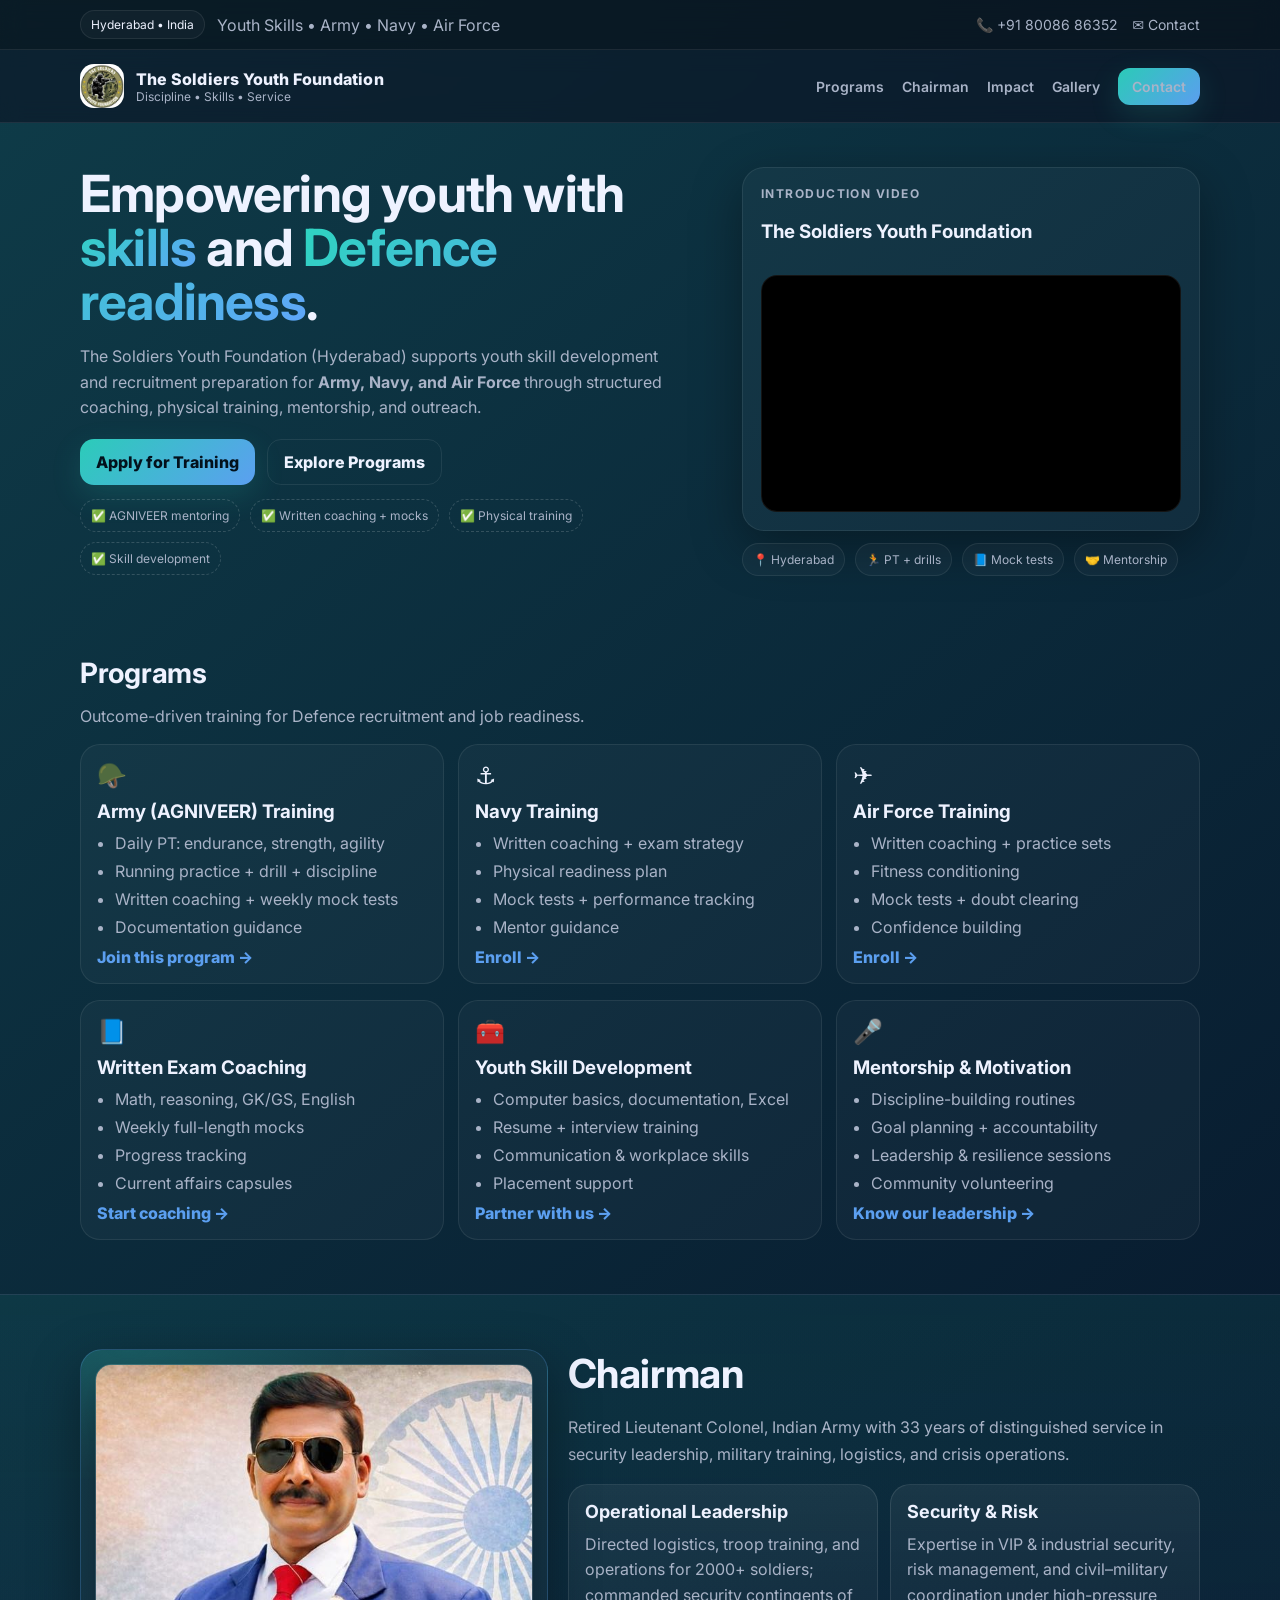
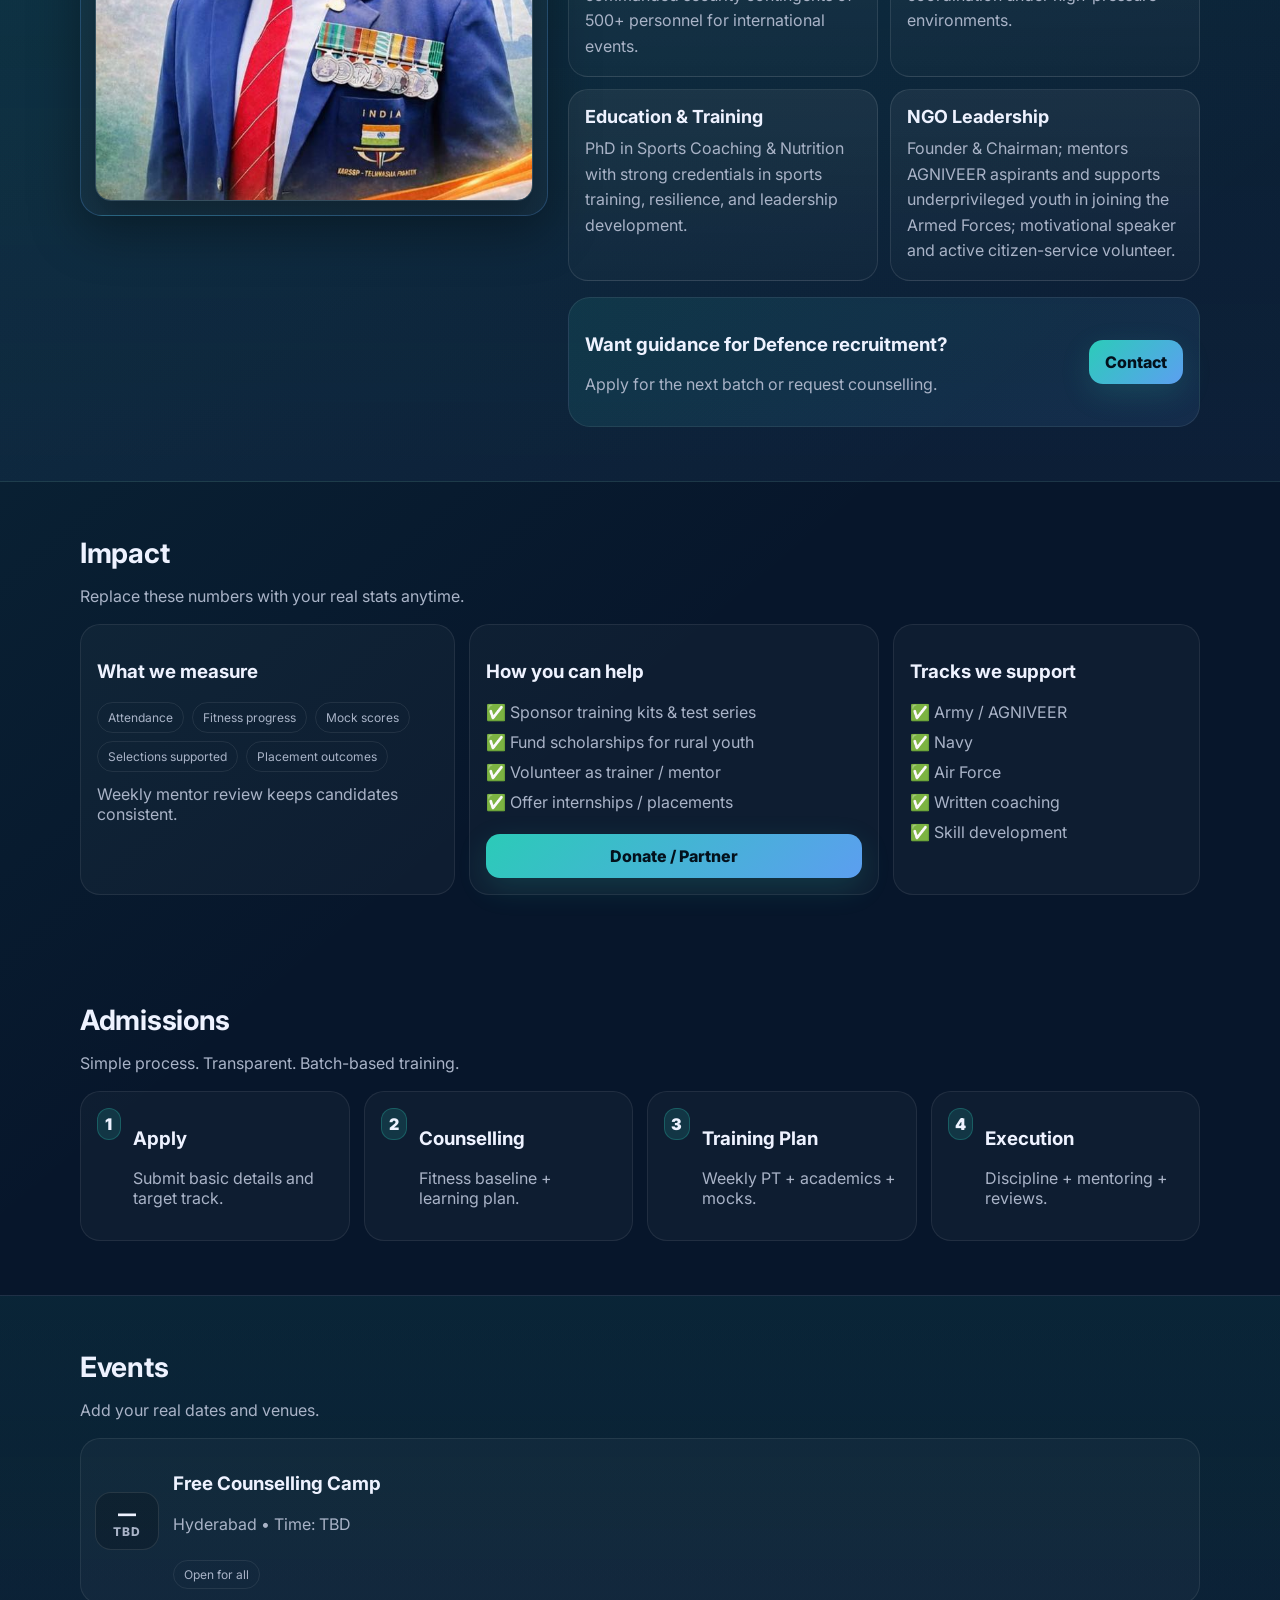
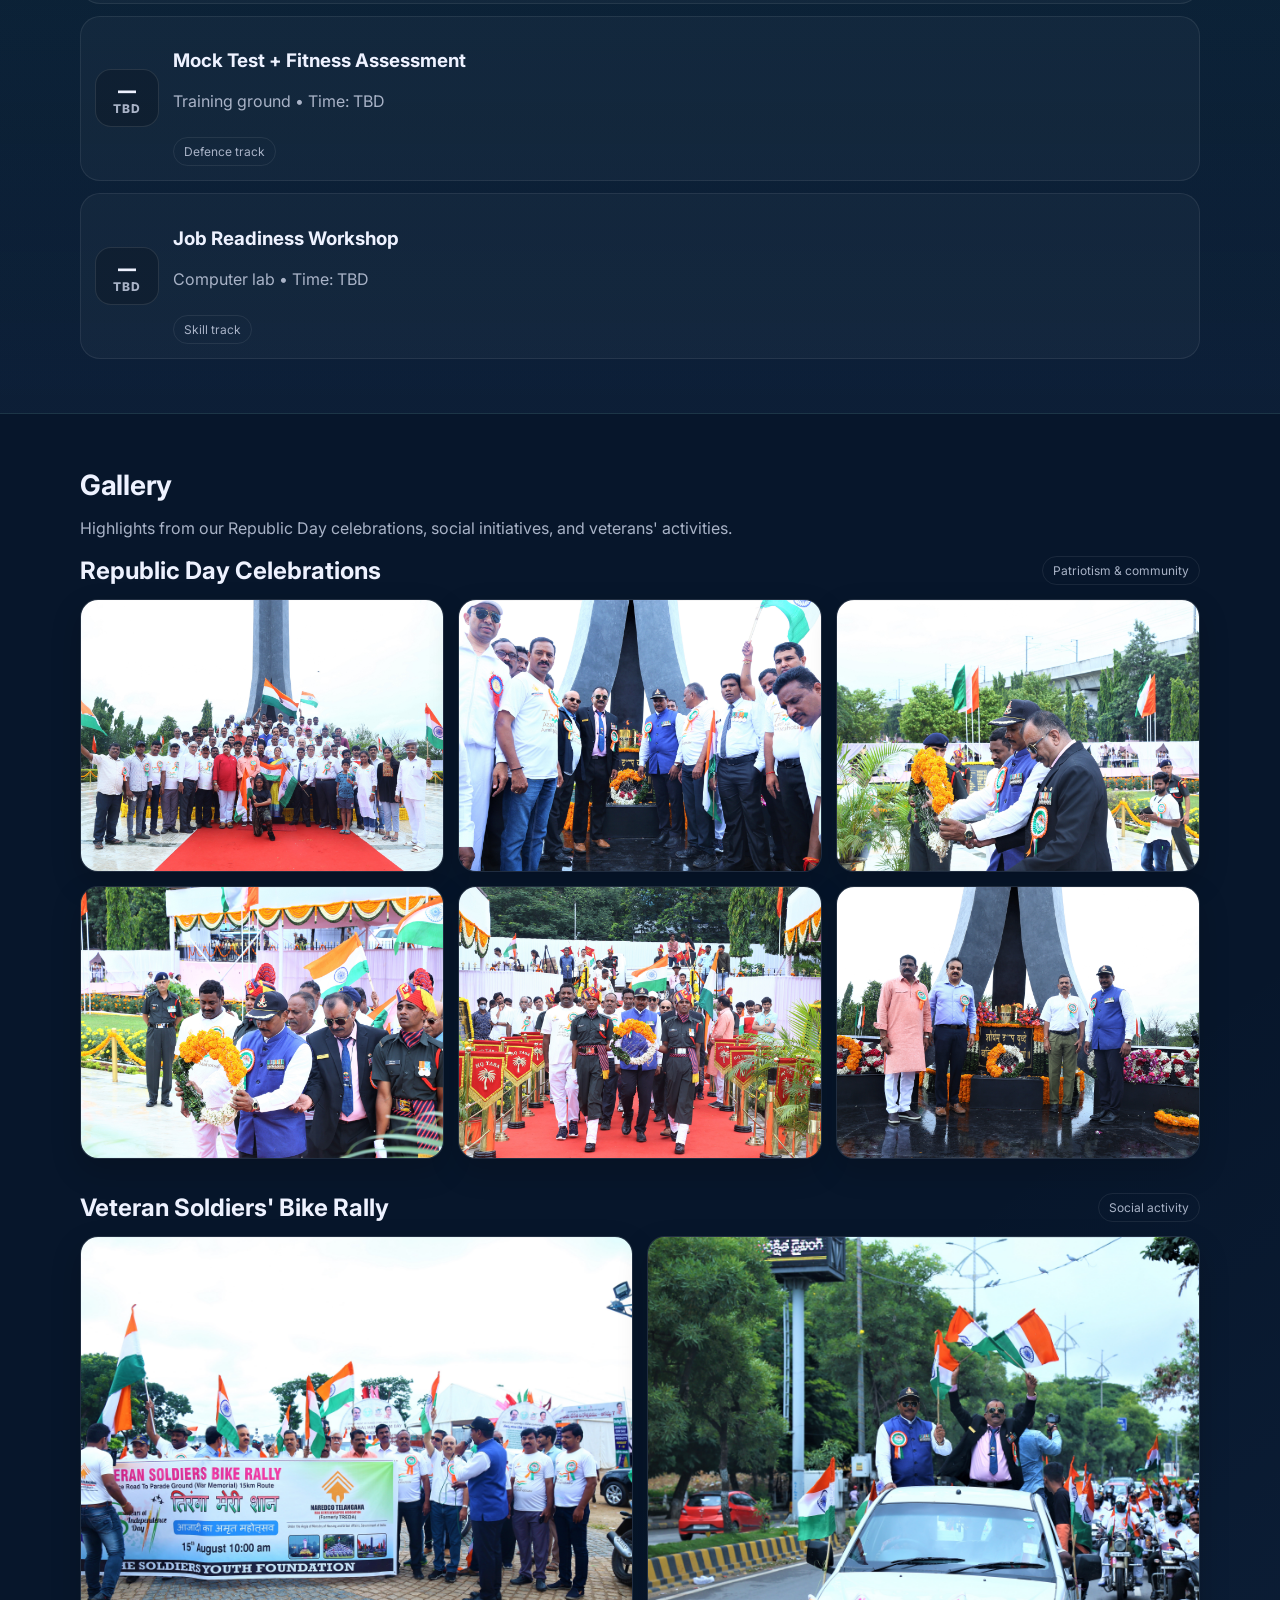
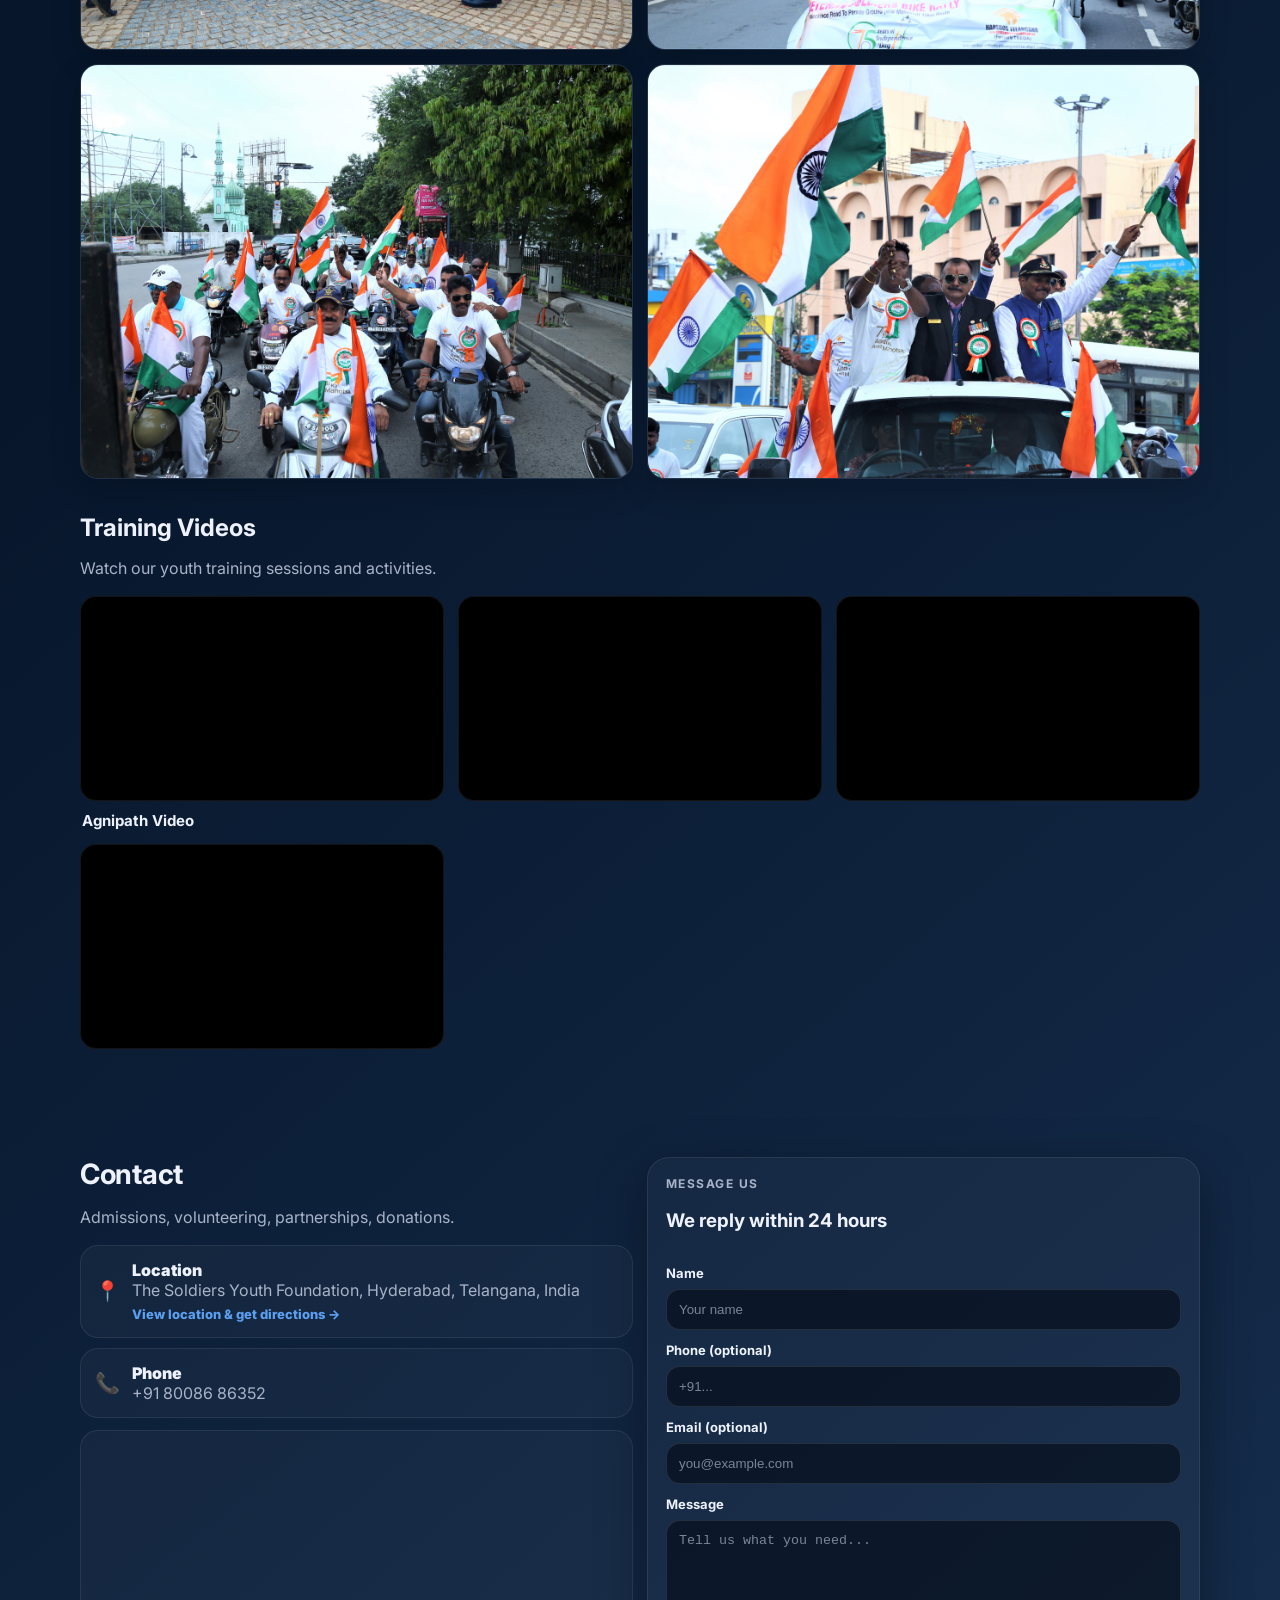
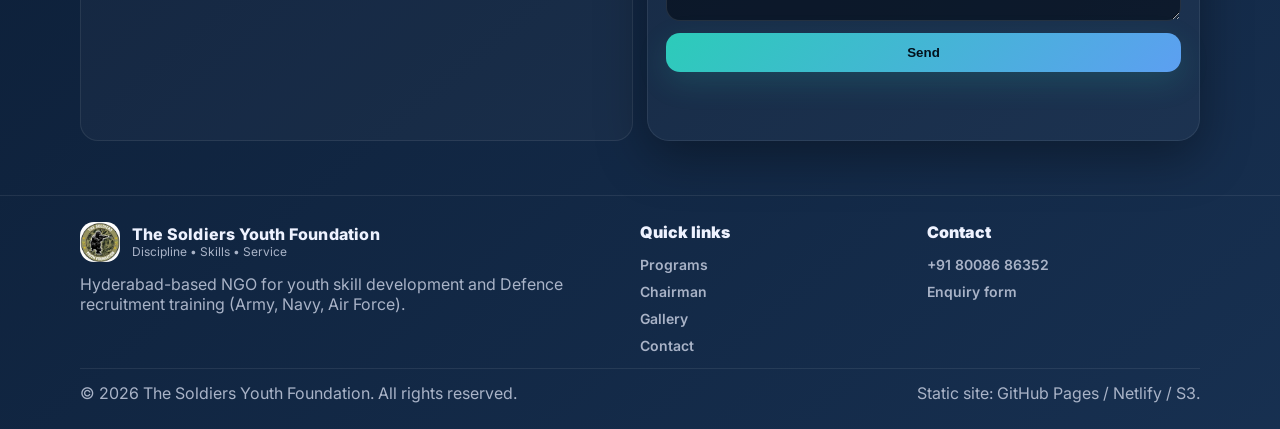
==== index.html @ a3671967 "Restore original single-page site (v1.0) The v2.0.0 redesign is kept on the redesign branch for revi" ====
<!doctype html>
<html lang="en">
<head>
  <meta charset="utf-8" />
  <meta name="viewport" content="width=device-width, initial-scale=1" />
  <title>The Soldiers Youth Foundation</title>
  <meta name="description" content="NGO in Hyderabad supporting youth skill development and Army, Navy, Air Force recruitment training. Counselling, training, mentorship, and community outreach." />
  <meta name="theme-color" content="#0b2b50" />

  <link rel="preconnect" href="https://fonts.googleapis.com">
  <link rel="preconnect" href="https://fonts.gstatic.com" crossorigin>
  <link href="https://fonts.googleapis.com/css2?family=Inter:wght@400;600;700;800&display=swap" rel="stylesheet">

  <link rel="stylesheet" href="styles.css" />
</head>

<body>
  <!-- Top bar -->
  <div class="topbar">
    <div class="container topbar__inner">
      <div class="topbar__left">
        <span class="pill">Hyderabad • India</span>
        <span class="muted">Youth Skills • Army • Navy • Air Force</span>
      </div>
      <div class="topbar__right">
        <a class="toplink" href="tel:+918008686352">📞 +91 80086 86352</a>
        <a class="toplink" href="#contact">✉️ Contact</a>
      </div>
    </div>
  </div>

  <!-- Header / Nav -->
  <header class="header" id="home">
    <div class="container nav">
      <a class="brand" href="#home">
        <div class="brand__mark">
          <img class="brand__logo" src="assets/logo.jfif" alt="The Soldiers Youth Foundation logo" />
        </div>
        <div class="brand__text">
          <div class="brand__name">The Soldiers Youth Foundation</div>
          <div class="brand__tag">Discipline • Skills • Service</div>
        </div>
      </a>

      <button class="nav__toggle" aria-label="Open menu" id="menuBtn">☰</button>

      <nav class="nav__links" id="navLinks">
        <a href="#programs">Programs</a>
        <a href="#chairman">Chairman</a>
        <a href="#impact">Impact</a>
        <a href="#gallery">Gallery</a>
        <a href="#contact" class="btn btn--small">Contact</a>
      </nav>
    </div>
  </header>

  <!-- Hero -->
  <section class="hero">
    <div class="container hero__grid">
      <div class="hero__content">
        <h1>Empowering youth with <span class="grad">skills</span> and <span class="grad">Defence readiness</span>.</h1>
        <p class="lead">
          The Soldiers Youth Foundation (Hyderabad) supports youth skill development and recruitment preparation for
          <b>Army, Navy, and Air Force</b> through structured coaching, physical training, mentorship, and outreach.
        </p>

        <div class="hero__cta">
          <a href="#admissions" class="btn">Apply for Training</a>
          <a href="#programs" class="btn btn--ghost">Explore Programs</a>
        </div>

        <div class="trust">
          <span class="trust__item">✅ AGNIVEER mentoring</span>
          <span class="trust__item">✅ Written coaching + mocks</span>
          <span class="trust__item">✅ Physical training</span>
          <span class="trust__item">✅ Skill development</span>
        </div>
      </div>

      <div class="hero__card">
        <div class="card videoCard">
          <div class="card__header">
            <div>
              <div class="kicker">Introduction Video</div>
              <h3>The Soldiers Youth Foundation</h3>
            </div>
          </div>

          <div class="videoList">
            <div class="videoEmbed">
              <iframe
                src="https://www.youtube-nocookie.com/embed/6R6Zv2CJH0c"
                title="The Soldiers Youth Foundation introduction video"
                loading="lazy"
                allow="accelerometer; autoplay; clipboard-write; encrypted-media; gyroscope; picture-in-picture; web-share"
                referrerpolicy="strict-origin-when-cross-origin"
                allowfullscreen></iframe>
            </div>
          </div>
        </div>

        <div class="badgeRow">
          <div class="badge">📍 Hyderabad</div>
          <div class="badge">🏃 PT + drills</div>
          <div class="badge">📘 Mock tests</div>
          <div class="badge">🤝 Mentorship</div>
        </div>
      </div>
    </div>
  </section>

  <!-- Programs -->
  <section class="section" id="programs">
    <div class="container">
      <div class="section__head">
        <h2>Programs</h2>
        <p class="muted">Outcome-driven training for Defence recruitment and job readiness.</p>
      </div>

      <div class="cards3">
        <article class="pCard">
          <div class="pIcon">🪖</div>
          <h3>Army (AGNIVEER) Training</h3>
          <ul>
            <li>Daily PT: endurance, strength, agility</li>
            <li>Running practice + drill + discipline</li>
            <li>Written coaching + weekly mock tests</li>
            <li>Documentation guidance</li>
          </ul>
          <a class="link" href="#admissions">Join this program →</a>
        </article>

        <article class="pCard">
          <div class="pIcon">⚓</div>
          <h3>Navy Training</h3>
          <ul>
            <li>Written coaching + exam strategy</li>
            <li>Physical readiness plan</li>
            <li>Mock tests + performance tracking</li>
            <li>Mentor guidance</li>
          </ul>
          <a class="link" href="#admissions">Enroll →</a>
        </article>

        <article class="pCard">
          <div class="pIcon">✈️</div>
          <h3>Air Force Training</h3>
          <ul>
            <li>Written coaching + practice sets</li>
            <li>Fitness conditioning</li>
            <li>Mock tests + doubt clearing</li>
            <li>Confidence building</li>
          </ul>
          <a class="link" href="#admissions">Enroll →</a>
        </article>
      </div>

      <div class="cards3 mt16">
        <article class="pCard">
          <div class="pIcon">📘</div>
          <h3>Written Exam Coaching</h3>
          <ul>
            <li>Math, reasoning, GK/GS, English</li>
            <li>Weekly full-length mocks</li>
            <li>Progress tracking</li>
            <li>Current affairs capsules</li>
          </ul>
          <a class="link" href="#admissions">Start coaching →</a>
        </article>

        <article class="pCard">
          <div class="pIcon">🧰</div>
          <h3>Youth Skill Development</h3>
          <ul>
            <li>Computer basics, documentation, Excel</li>
            <li>Resume + interview training</li>
            <li>Communication & workplace skills</li>
            <li>Placement support</li>
          </ul>
          <a class="link" href="#contact">Partner with us →</a>
        </article>

        <article class="pCard">
          <div class="pIcon">🎤</div>
          <h3>Mentorship & Motivation</h3>
          <ul>
            <li>Discipline-building routines</li>
            <li>Goal planning + accountability</li>
            <li>Leadership & resilience sessions</li>
            <li>Community volunteering</li>
          </ul>
          <a class="link" href="#chairman">Know our leadership →</a>
        </article>
      </div>
    </div>
  </section>

  <!-- Chairman -->
  <section class="section section--alt" id="chairman">
    <div class="container chairmanGrid">
      <div class="chairmanMedia card">
        <img class="chairmanImg" src="assets/chairman.png" alt="Chairman - The Soldiers Youth Foundation" />
      </div>

      <div class="chairmanText">
        <div class="section__head">
          <h2>Chairman</h2>
          <p class="muted">
            Retired Lieutenant Colonel, Indian Army with 33 years of distinguished service in security leadership,
            military training, logistics, and crisis operations.
          </p>
        </div>

        <div class="chairmanCards">
          <div class="aboutPoint">
            <h3>Operational Leadership</h3>
            <p class="muted">
              Directed logistics, troop training, and operations for 2000+ soldiers; commanded security contingents of 500+ personnel for international events.
            </p>
          </div>

          <div class="aboutPoint">
            <h3>Security & Risk</h3>
            <p class="muted">
              Expertise in VIP & industrial security, risk management, and civil–military coordination under high-pressure environments.
            </p>
          </div>

          <div class="aboutPoint">
            <h3>Education & Training</h3>
            <p class="muted">
              PhD in Sports Coaching & Nutrition with strong credentials in sports training, resilience, and leadership development.
            </p>
          </div>

          <div class="aboutPoint">
            <h3>NGO Leadership</h3>
            <p class="muted">
              Founder & Chairman; mentors AGNIVEER aspirants and supports underprivileged youth in joining the Armed Forces; motivational speaker and active citizen-service volunteer.
            </p>
          </div>
        </div>

        <div class="ctaBand mt16">
          <div>
            <h3>Want guidance for Defence recruitment?</h3>
            <p class="muted">Apply for the next batch or request counselling.</p>
          </div>
          <a class="btn" href="#contact">Contact</a>
        </div>
      </div>
    </div>
  </section>

  <!-- Impact -->
  <section class="section" id="impact">
    <div class="container">
      <div class="section__head">
        <h2>Impact</h2>
        <p class="muted">Replace these numbers with your real stats anytime.</p>
      </div>

      <div class="impactGrid">
        <div class="impactCard">
          <h3>What we measure</h3>
          <div class="chips">
            <span class="chip">Attendance</span>
            <span class="chip">Fitness progress</span>
            <span class="chip">Mock scores</span>
            <span class="chip">Selections supported</span>
            <span class="chip">Placement outcomes</span>
          </div>
          <p class="muted mt12">Weekly mentor review keeps candidates consistent.</p>
        </div>

        <div class="impactCard">
          <h3>How you can help</h3>
          <ul class="clean">
            <li>✅ Sponsor training kits & test series</li>
            <li>✅ Fund scholarships for rural youth</li>
            <li>✅ Volunteer as trainer / mentor</li>
            <li>✅ Offer internships / placements</li>
          </ul>
          <a class="btn btn--full mt12" href="#contact">Donate / Partner</a>
        </div>

        <div class="impactCard">
          <h3>Tracks we support</h3>
          <ul class="clean">
            <li>✅ Army / AGNIVEER</li>
            <li>✅ Navy</li>
            <li>✅ Air Force</li>
            <li>✅ Written coaching</li>
            <li>✅ Skill development</li>
          </ul>
        </div>
      </div>
    </div>
  </section>

  <!-- Admissions -->
  <section class="section" id="admissions">
    <div class="container">
      <div class="section__head">
        <h2>Admissions</h2>
        <p class="muted">Simple process. Transparent. Batch-based training.</p>
      </div>

      <div class="steps">
        <div class="step">
          <div class="step__num">1</div>
          <div>
            <h3>Apply</h3>
            <p class="muted">Submit basic details and target track.</p>
          </div>
        </div>
        <div class="step">
          <div class="step__num">2</div>
          <div>
            <h3>Counselling</h3>
            <p class="muted">Fitness baseline + learning plan.</p>
          </div>
        </div>
        <div class="step">
          <div class="step__num">3</div>
          <div>
            <h3>Training Plan</h3>
            <p class="muted">Weekly PT + academics + mocks.</p>
          </div>
        </div>
        <div class="step">
          <div class="step__num">4</div>
          <div>
            <h3>Execution</h3>
            <p class="muted">Discipline + mentoring + reviews.</p>
          </div>
        </div>
      </div>
    </div>
  </section>

  <!-- Events -->
  <section class="section section--alt" id="events">
    <div class="container">
      <div class="section__head">
        <h2>Events</h2>
        <p class="muted">Add your real dates and venues.</p>
      </div>

      <div class="events">
        <div class="event">
          <div class="event__date">
            <div class="event__day">—</div>
            <div class="event__mon">TBD</div>
          </div>
          <div class="event__body">
            <h3>Free Counselling Camp</h3>
            <p class="muted">Hyderabad • Time: TBD</p>
            <span class="tag">Open for all</span>
          </div>
        </div>

        <div class="event">
          <div class="event__date">
            <div class="event__day">—</div>
            <div class="event__mon">TBD</div>
          </div>
          <div class="event__body">
            <h3>Mock Test + Fitness Assessment</h3>
            <p class="muted">Training ground • Time: TBD</p>
            <span class="tag">Defence track</span>
          </div>
        </div>

        <div class="event">
          <div class="event__date">
            <div class="event__day">—</div>
            <div class="event__mon">TBD</div>
          </div>
          <div class="event__body">
            <h3>Job Readiness Workshop</h3>
            <p class="muted">Computer lab • Time: TBD</p>
            <span class="tag">Skill track</span>
          </div>
        </div>
      </div>
    </div>
  </section>

  <!-- Gallery -->
  <section class="section" id="gallery">
    <div class="container">
      <div class="section__head">
        <h2>Gallery</h2>
        <p class="muted">Highlights from our Republic Day celebrations, social initiatives, and veterans' activities.</p>
      </div>

      <div class="galleryGroup">
        <div class="galleryGroup__head">
          <h3>Republic Day Celebrations</h3>
          <span class="tag">Patriotism &amp; community</span>
        </div>
        <div class="galleryGrid">
          <img src="assets/REPUBIC_DAY/Copy of 8E2A0709.jpg" alt="Republic Day celebration at The Soldiers Youth Foundation" loading="lazy" />
          <img src="assets/REPUBIC_DAY/Copy of 8E2A0701.jpg" alt="Foundation members celebrating Republic Day" loading="lazy" />
          <img src="assets/REPUBIC_DAY/Copy of 8E2A0696.jpg" alt="Republic Day community gathering" loading="lazy" />
          <img src="assets/REPUBIC_DAY/Copy of 8E2A0694.jpg" alt="Participants at the Republic Day celebration" loading="lazy" />
          <img src="assets/REPUBIC_DAY/Copy of 8E2A0686.jpg" alt="Republic Day activity organized by the foundation" loading="lazy" />
          <img src="assets/REPUBIC_DAY/Copy of 8E2A0682.jpg" alt="Youth participating in Republic Day celebrations" loading="lazy" />
        </div>
      </div>

      <div class="galleryGroup">
        <div class="galleryGroup__head">
          <h3>Veteran Soldiers' Bike Rally</h3>
          <span class="tag">Social activity</span>
        </div>
        <div class="galleryGrid galleryGrid--rally">
          <img src="assets/SOCAL_ACIVITIES/Copy of 8E2A0213.jpg" alt="Veteran soldiers assembling for the patriotic bike rally" loading="lazy" />
          <img src="assets/SOCAL_ACIVITIES/Copy of 8E2A0265.jpg" alt="Veteran soldiers leading the bike rally with Indian flags" loading="lazy" />
          <img src="assets/SOCAL_ACIVITIES/Copy of 8E2A0398.jpg" alt="Veteran soldiers riding motorcycles in the patriotic rally" loading="lazy" />
          <img src="assets/SOCAL_ACIVITIES/Copy of 8E2A0554.jpg" alt="Veterans waving Indian flags during the bike rally" loading="lazy" />
        </div>
      </div>

      <div class="galleryVideos">
        <div class="section__head">
          <h3>Training Videos</h3>
          <p class="muted">Watch our youth training sessions and activities.</p>
        </div>

        <div class="trainingVideoGrid">
          <div class="trainingVideo">
            <div class="videoEmbed">
              <iframe
                src="https://www.youtube-nocookie.com/embed/AAUBDp95vUc"
                title="Agnipath training video"
                loading="lazy"
                allow="accelerometer; autoplay; clipboard-write; encrypted-media; gyroscope; picture-in-picture; web-share"
                referrerpolicy="strict-origin-when-cross-origin"
                allowfullscreen></iframe>
            </div>
            <h4>Agnipath Video</h4>
          </div>
          <div class="videoEmbed">
            <iframe
              src="https://www.youtube-nocookie.com/embed/fJqzKBxIIsg"
              title="The Soldiers Youth Foundation training video 1"
              loading="lazy"
              allow="accelerometer; autoplay; clipboard-write; encrypted-media; gyroscope; picture-in-picture; web-share"
              referrerpolicy="strict-origin-when-cross-origin"
              allowfullscreen></iframe>
          </div>
          <div class="videoEmbed">
            <iframe
              src="https://www.youtube-nocookie.com/embed/bN2HZJXWl6c"
              title="The Soldiers Youth Foundation training video 2"
              loading="lazy"
              allow="accelerometer; autoplay; clipboard-write; encrypted-media; gyroscope; picture-in-picture; web-share"
              referrerpolicy="strict-origin-when-cross-origin"
              allowfullscreen></iframe>
          </div>
          <div class="videoEmbed">
            <iframe
              src="https://www.youtube-nocookie.com/embed/-lPbhdb9FY4"
              title="The Soldiers Youth Foundation training video 3"
              loading="lazy"
              allow="accelerometer; autoplay; clipboard-write; encrypted-media; gyroscope; picture-in-picture; web-share"
              referrerpolicy="strict-origin-when-cross-origin"
              allowfullscreen></iframe>
          </div>
        </div>
      </div>
    </div>
  </section>

  <!-- Contact -->
  <section class="section" id="contact">
    <div class="container contactGrid">
      <div>
        <div class="section__head">
          <h2>Contact</h2>
          <p class="muted">Admissions, volunteering, partnerships, donations.</p>
        </div>

        <div class="contactCards">
          <div class="cCard">
            <div class="cIcon">📍</div>
            <div>
              <div class="cTitle">Location</div>
              <div class="muted">The Soldiers Youth Foundation, Hyderabad, Telangana, India</div>
              <a class="locationLink" href="https://share.google/NG2nWTVJvnhjK2Pik" target="_blank" rel="noopener noreferrer">View location &amp; get directions →</a>
            </div>
          </div>
          <div class="cCard">
            <div class="cIcon">📞</div>
            <div>
              <div class="cTitle">Phone</div>
              <div class="muted"><a href="tel:+918008686352">+91 80086 86352</a></div>
            </div>
          </div>
        </div>

        <div class="mapEmbed">
          <iframe
            src="https://www.google.com/maps?q=The+Soldiers+Youth+Foundation,+Hyderabad,+Telangana,+India&amp;output=embed"
            title="The Soldiers Youth Foundation location on Google Maps"
            loading="lazy"
            referrerpolicy="no-referrer-when-downgrade"
            allowfullscreen></iframe>
        </div>
      </div>

      <div class="card">
        <div class="card__header">
          <div>
            <div class="kicker">Message us</div>
            <h3>We reply within 24 hours</h3>
          </div>
        </div>

        <form class="form" id="contactForm">
          <label>
            Name
            <input required name="name" placeholder="Your name" />
          </label>
          <label>
            Phone (optional)
            <input name="phone" placeholder="+91..." />
          </label>
          <label>
            Email (optional)
            <input name="email" placeholder="you@example.com" />
          </label>
          <label>
            Message
            <textarea required name="message" rows="5" placeholder="Tell us what you need..."></textarea>
          </label>
          <button class="btn btn--full" type="submit">Send</button>
          <p class="tiny muted" id="formStatus"></p>
        </form>
      </div>
    </div>
  </section>

  <!-- Footer -->
  <footer class="footer">
    <div class="container footer__grid">
      <div>
        <div class="brand brand--footer">
          <div class="brand__mark">
            <img class="brand__logo" src="assets/logo.jfif" alt="The Soldiers Youth Foundation logo" />
          </div>
          <div class="brand__text">
            <div class="brand__name">The Soldiers Youth Foundation</div>
            <div class="brand__tag">Discipline • Skills • Service</div>
          </div>
        </div>
        <p class="muted mt12">
          Hyderabad-based NGO for youth skill development and Defence recruitment training (Army, Navy, Air Force).
        </p>
      </div>

      <div class="footer__col">
        <div class="footer__title">Quick links</div>
        <a href="#programs">Programs</a>
        <a href="#chairman">Chairman</a>
        <a href="#gallery">Gallery</a>
        <a href="#contact">Contact</a>
      </div>

      <div class="footer__col">
        <div class="footer__title">Contact</div>
        <a href="tel:+918008686352">+91 80086 86352</a>
        <a href="#contact">Enquiry form</a>
      </div>
    </div>

    <div class="container footer__bottom">
      <span class="muted">© <span id="year"></span> The Soldiers Youth Foundation. All rights reserved.</span>
      <span class="muted">Static site: GitHub Pages / Netlify / S3.</span>
    </div>
  </footer>

  <script src="script.js"></script>
</body>
</html>
---- styles.css ----
:root{
  --bg:#07162b;
  --card:#0f1830;
  --muted:#a9b3c7;
  --text:#eef2ff;
  --brand:#2dd4bf;
  --brand2:#60a5fa;
  --ashoka:#1a3c8f;
  --line:rgba(255,255,255,.08);
  --shadow: 0 16px 50px rgba(0,0,0,.35);
  --radius: 18px;
}

*{box-sizing:border-box}
html,body{margin:0;padding:0}
img{max-width:100%; height:auto}
body{
  font-family: Inter, system-ui, -apple-system, Segoe UI, Roboto, Arial, sans-serif;
  background: linear-gradient(140deg, rgba(45,212,191,.20), transparent 36%),
              linear-gradient(320deg, rgba(96,165,250,.18), transparent 34%),
              radial-gradient(700px 360px at 50% -12%, rgba(26,60,143,.28), transparent 62%),
              var(--bg);
  color: var(--text);
}

a{color:inherit;text-decoration:none}
.container{width:min(1120px, 92%); margin:0 auto}

.topbar{
  border-bottom:1px solid var(--line);
  background: rgba(9,12,20,.65);
  backdrop-filter: blur(10px);
}
.topbar__inner{
  display:flex; gap:12px; align-items:center; justify-content:space-between;
  padding:10px 0;
}
.topbar__left{display:flex; gap:12px; align-items:center; flex-wrap:wrap}
.topbar__right{display:flex; gap:14px; align-items:center}
.toplink{color:var(--muted); font-size:14px}
.pill{
  font-size:12px; padding:6px 10px; border:1px solid var(--line);
  border-radius:999px; color:var(--text); background: rgba(255,255,255,.03);
}

.header{
  position:sticky; top:0; z-index:50;
  background: rgba(11,16,32,.55);
  backdrop-filter: blur(10px);
  border-bottom: 1px solid var(--line);
}
.nav{
  display:flex; align-items:center; justify-content:space-between;
  padding:14px 0;
}
.brand{display:flex; gap:12px; align-items:center}
.brand__text{min-width:0}
.brand__mark{
  width:44px;height:44px;border-radius:14px;
  display:grid;place-items:center;
  background: linear-gradient(135deg, rgba(45,212,191,.95), rgba(96,165,250,.95));
  color:#021017; font-weight:800;
  overflow:hidden;
}
.brand__logo{
  width:100%;
  height:100%;
  object-fit:cover;
  display:block;
}
.brand__name{font-weight:800; letter-spacing:.2px}
.brand__tag{font-size:12px; color:var(--muted)}

.nav__links{display:flex; gap:18px; align-items:center}
.nav__links a{color:var(--muted); font-weight:600; font-size:14px}
.nav__links a:hover{color:var(--text)}
.nav__toggle{
  display:none;
  border:1px solid var(--line);
  background: rgba(255,255,255,.04);
  color:var(--text);
  border-radius:12px;
  padding:10px 12px;
}

.btn{
  display:inline-flex; align-items:center; justify-content:center;
  padding:12px 16px;
  border-radius:14px;
  font-weight:800;
  background: linear-gradient(135deg, rgba(45,212,191,.95), rgba(96,165,250,.95));
  color:#03111c;
  box-shadow: 0 10px 30px rgba(45,212,191,.15);
  border:0;
}
.btn--ghost{
  background: transparent;
  color: var(--text);
  border:1px solid var(--line);
  box-shadow:none;
}
.btn--small{padding:10px 14px; border-radius:12px}
.btn--full{width:100%}

.hero{padding:44px 0 26px}
.hero__grid{
  display:grid;
  grid-template-columns: 1.25fr .9fr;
  gap:26px;
  align-items:start;
}
h1{
  font-size: clamp(32px, 4vw, 52px);
  line-height: 1.05;
  margin:0 0 12px;
  letter-spacing:-.8px;
}
.grad{
  background: linear-gradient(135deg, var(--brand), var(--brand2));
  -webkit-background-clip:text;
  background-clip:text;
  color:transparent;
}
.lead{color:var(--muted); font-size:16px; line-height:1.6; max-width:60ch}

.hero__cta{display:flex; gap:12px; flex-wrap:wrap; margin:18px 0 14px}

.hero__stats{
  display:flex; gap:14px; flex-wrap:wrap;
  margin:14px 0 12px;
}
.stat{
  padding:12px 14px;
  border:1px solid var(--line);
  background: rgba(255,255,255,.03);
  border-radius: var(--radius);
}
.stat__num{font-weight:900; font-size:18px}
.stat__label{color:var(--muted); font-size:12px}

.trust{display:flex; gap:10px; flex-wrap:wrap}
.trust__item{
  font-size:12px; color:var(--muted);
  border:1px dashed rgba(255,255,255,.16);
  padding:8px 10px; border-radius:999px;
}

.card{
  border:1px solid var(--line);
  background: rgba(255,255,255,.03);
  border-radius: 22px;
  box-shadow: var(--shadow);
}
.card__header{padding:18px 18px 0}
.kicker{color:var(--muted); font-weight:700; font-size:12px; text-transform:uppercase; letter-spacing:.12em}
.hero__card{display:flex; flex-direction:column; gap:12px}
.videoCard{overflow:hidden}
.videoList{display:grid; gap:12px; padding:14px 18px 18px}
.videoEmbed{
  position:relative;
  aspect-ratio:16 / 9;
  overflow:hidden;
  border:1px solid var(--line);
  border-radius:16px;
  background:#000;
}
.videoEmbed iframe{
  position:absolute;
  inset:0;
  width:100%;
  height:100%;
  border:0;
}

.form{padding:14px 18px 18px; display:flex; flex-direction:column; gap:12px}
label{display:flex; flex-direction:column; gap:8px; font-weight:700; font-size:13px}
input, select, textarea{
  width:100%;
  padding:12px 12px;
  border-radius:14px;
  border:1px solid rgba(255,255,255,.10);
  background: rgba(3,8,18,.55);
  color: var(--text);
  outline:none;
}
input::placeholder, textarea::placeholder{color: rgba(169,179,199,.7)}
.grid2{display:grid; grid-template-columns:1fr 1fr; gap:12px}
.tiny{font-size:12px; line-height:1.45}
.muted{color:var(--muted)}
.mt12{margin-top:12px}
.mt16{margin-top:16px}

.badgeRow{display:flex; gap:10px; flex-wrap:wrap}
.badge{
  font-size:12px;
  color:var(--muted);
  border:1px solid var(--line);
  padding:8px 10px;
  border-radius:999px;
  background: rgba(255,255,255,.03);
}

.section{padding:54px 0}
.section--alt{
  background:
    linear-gradient(180deg, rgba(45,212,191,.08), rgba(45,212,191,.00)),
    linear-gradient(0deg, rgba(96,165,250,.06), rgba(96,165,250,.00));
  border-top: 1px solid var(--line);
  border-bottom: 1px solid var(--line);
}
.section__head{margin-bottom:18px}
.section__head h2{margin:0 0 8px; font-size:28px; letter-spacing:-.3px}

.cards3{
  display:grid; grid-template-columns:repeat(3,1fr); gap:14px;
}
.pCard{
  border:1px solid var(--line);
  background: rgba(255,255,255,.03);
  border-radius: 20px;
  padding:16px;
}
.pIcon{font-size:24px}
.pCard h3{margin:10px 0 10px}
.pCard ul{margin:0 0 10px; padding-left:18px; color:var(--muted)}
.pCard li{margin:8px 0}
.link{color: rgba(96,165,250,.95); font-weight:800}

.impactGrid{
  display:grid;
  grid-template-columns: 1.1fr 1.2fr .9fr;
  gap:14px;
}
.impactCard{
  border:1px solid var(--line);
  background: rgba(255,255,255,.03);
  border-radius: 20px;
  padding:16px;
}
.chips{display:flex; gap:8px; flex-wrap:wrap}
.chip{
  font-size:12px; color:var(--muted);
  border:1px solid var(--line);
  padding:7px 10px; border-radius:999px;
}
.quote{
  border:1px solid rgba(255,255,255,.10);
  background: rgba(0,0,0,.18);
  border-radius: 16px;
  padding:12px;
}
.quote__by{margin-top:8px; color:var(--muted); font-size:12px}

.clean{list-style:none; padding:0; margin:0; color:var(--muted)}
.clean li{margin:10px 0}

.steps{
  display:grid;
  grid-template-columns: repeat(4, 1fr);
  gap:14px;
}
.step{
  border:1px solid var(--line);
  background: rgba(255,255,255,.03);
  border-radius: 20px;
  padding:16px;
  display:flex; gap:12px; align-items:flex-start;
}
.step__num{
  width:32px;height:32px;border-radius:12px;
  display:grid;place-items:center;
  background: rgba(45,212,191,.14);
  color: var(--text);
  font-weight:900;
  border:1px solid rgba(45,212,191,.25);
}

.ctaBand{
  margin-top:16px;
  border:1px solid var(--line);
  background: linear-gradient(135deg, rgba(45,212,191,.10), rgba(96,165,250,.10));
  border-radius: 22px;
  padding:16px;
  display:flex;
  align-items:center;
  justify-content:space-between;
  gap:12px;
}

.events{display:flex; flex-direction:column; gap:12px}
.event{
  border:1px solid var(--line);
  background: rgba(255,255,255,.03);
  border-radius: 20px;
  padding:14px;
  display:flex; gap:14px; align-items:center;
}
.event__date{
  width:64px; min-width:64px;
  border:1px solid rgba(255,255,255,.10);
  background: rgba(0,0,0,.18);
  border-radius: 16px;
  text-align:center;
  padding:10px 8px;
}
.event__day{font-weight:900; font-size:18px}
.event__mon{color:var(--muted); font-size:12px; font-weight:800; letter-spacing:.06em}
.tag{
  display:inline-block;
  margin-top:10px;
  padding:6px 10px;
  border-radius:999px;
  border:1px solid var(--line);
  color: var(--muted);
  font-size:12px;
}
.galleryGrid{
  display:grid;
  grid-template-columns:repeat(3, minmax(0, 1fr));
  gap:14px;
}
.galleryGrid img{
  width:100%;
  aspect-ratio:4 / 3;
  object-fit:cover;
  display:block;
  border:1px solid var(--line);
  border-radius:18px;
  background:rgba(255,255,255,.03);
  box-shadow:0 12px 30px rgba(0,0,0,.18);
  transition:transform .2s ease, border-color .2s ease;
}
.galleryGrid img:hover{
  transform:translateY(-3px);
  border-color:rgba(45,212,191,.45);
}
.galleryGroup + .galleryGroup{margin-top:34px}
.galleryGroup__head{
  display:flex;
  align-items:center;
  justify-content:space-between;
  gap:12px;
  margin-bottom:14px;
}
.galleryGroup__head h3{margin:0; font-size:24px}
.galleryGroup__head .tag{margin-top:0}
.galleryGrid--rally{grid-template-columns:repeat(2, minmax(0, 1fr))}
.galleryVideos{margin-top:34px}
.galleryVideos .section__head h3{margin:0 0 8px; font-size:24px}
.trainingVideoGrid{
  display:grid;
  grid-template-columns:repeat(3, minmax(0, 1fr));
  gap:14px;
}
.trainingVideo h4{margin:10px 2px 0; font-size:15px}
.aboutGrid{
  display:grid;
  grid-template-columns: 1.25fr .85fr;
  gap:14px;
}
.aboutPoints{display:grid; gap:10px; margin-top:10px}
.aboutPoint{
  border:1px solid var(--line);
  background: rgba(255,255,255,.03);
  border-radius: 20px;
  padding:14px;
}

.chairmanGrid{
  display:grid;
  grid-template-columns: .85fr 1.15fr;
  gap:20px;
  align-items:start;
}
.chairmanMedia{
  position:sticky;
  top:98px;
  overflow:hidden;
  padding:14px;
  border:1px solid rgba(96,165,250,.22);
  background:
    radial-gradient(520px 220px at 10% 0%, rgba(45,212,191,.2), transparent 60%),
    rgba(255,255,255,.03);
}
.chairmanImg{
  display:block;
  width:100%;
  height:auto;
  border-radius:16px;
  border:1px solid rgba(255,255,255,.14);
  box-shadow: 0 18px 36px rgba(0,0,0,.28);
}
.chairmanText .section__head{
  margin-bottom:14px;
}
.chairmanText .section__head h2{
  font-size: clamp(30px, 4.2vw, 40px);
  letter-spacing:-.4px;
}
.chairmanText .section__head .muted{
  max-width:62ch;
  line-height:1.7;
}
.chairmanCards{
  display:grid;
  grid-template-columns: repeat(2, minmax(0, 1fr));
  gap:12px;
}
.chairmanCards .aboutPoint{
  height:100%;
  padding:16px;
  border-color: rgba(255,255,255,.1);
  background:
    linear-gradient(180deg, rgba(255,255,255,.06), rgba(255,255,255,.02));
}
.chairmanCards .aboutPoint h3{
  margin:0 0 8px;
  font-size:18px;
  line-height:1.25;
}
.chairmanCards .aboutPoint .muted{
  margin:0;
  line-height:1.6;
}
.contactGrid{
  display:grid;
  grid-template-columns: 1fr 1fr;
  gap:14px;
}
.contactCards{display:grid; gap:10px; margin-top:10px}
.cCard{
  border:1px solid var(--line);
  background: rgba(255,255,255,.03);
  border-radius: 18px;
  padding:14px;
  display:flex; gap:12px; align-items:center;
}
.cIcon{font-size:20px}
.cTitle{font-weight:900}
.locationLink{
  display:inline-block;
  margin-top:6px;
  color:rgba(96,165,250,.95);
  font-size:13px;
  font-weight:800;
}
.locationLink:hover{color:var(--brand)}
.mapEmbed{
  margin-top:12px;
  aspect-ratio:16 / 9;
  overflow:hidden;
  border:1px solid var(--line);
  border-radius: 18px;
  background:rgba(255,255,255,.03);
}
.mapEmbed iframe{
  width:100%;
  height:100%;
  display:block;
  border:0;
}

.footer{
  border-top:1px solid var(--line);
  padding:26px 0;
}
.footer__grid{
  display:grid;
  grid-template-columns: 1.4fr .7fr .7fr;
  gap:14px;
  align-items:start;
}
.footer__col{display:flex; flex-direction:column; gap:10px}
.footer__title{font-weight:900; margin-bottom:4px}
.footer__col a{color:var(--muted); font-weight:600; font-size:14px}
.footer__col a:hover{color:var(--text)}
.footer__bottom{
  margin-top:14px;
  padding-top:14px;
  border-top:1px solid var(--line);
  display:flex; justify-content:space-between; gap:10px; flex-wrap:wrap;
}
.brand--footer .brand__mark{width:40px;height:40px;border-radius:14px}

@media (max-width: 980px){
  .topbar__inner{
    flex-direction:column;
    align-items:flex-start;
    gap:8px;
  }
  .topbar__right{
    flex-wrap:wrap;
    gap:10px;
  }
  .nav{padding:10px 0}
  .brand__name{font-size:14px}
  .brand__tag{font-size:11px}
  .hero{padding:30px 0 18px}
  .hero__grid{grid-template-columns:1fr; }
  .grid2{grid-template-columns:1fr}
  .impactGrid{grid-template-columns:1fr}
  .cards3{grid-template-columns:1fr}
  .steps{grid-template-columns:1fr}
  .aboutGrid{grid-template-columns:1fr}
  .chairmanGrid{grid-template-columns:1fr}
  .chairmanCards{grid-template-columns:1fr}
  .chairmanMedia{
    position:static;
    max-width:460px;
    margin:0 auto;
  }
  .ctaBand{
    flex-direction:column;
    align-items:flex-start;
  }
  .ctaBand .btn{
    width:100%;
  }
  .event{
    align-items:flex-start;
  }
  .galleryGrid{
    grid-template-columns:repeat(2, minmax(0, 1fr));
  }
  .trainingVideoGrid{
    grid-template-columns:1fr;
  }
  .footer__grid{
    grid-template-columns:1fr;
  }
  .footer__bottom{
    flex-direction:column;
    align-items:flex-start;
  }
  .contactGrid{grid-template-columns:1fr}
  .nav__toggle{display:inline-flex}
  .nav__links{
    display:none;
    position:absolute;
    right:4%;
    top:66px;
    background: rgba(11,16,32,.92);
    border: 1px solid var(--line);
    border-radius: 18px;
    padding:10px;
    flex-direction:column;
    width:min(320px, 92vw);
  }
  .nav__links.is-open{display:flex}
}

@media (max-width: 560px){
  .container{width:min(1120px, 94%)}
  .section{padding:44px 0}
  .section__head h2{font-size:24px}
  .galleryGrid{
    grid-template-columns:1fr;
    gap:12px;
  }
  .galleryGroup__head{
    align-items:flex-start;
    flex-direction:column;
  }
  .galleryGroup__head h3{font-size:21px}
  h1{
    font-size: clamp(28px, 8vw, 36px);
    line-height:1.1;
  }
  .hero__cta{
    flex-direction:column;
  }
  .hero__cta .btn{
    width:100%;
  }
  .trust__item{
    width:100%;
    border-radius:14px;
  }
  .card{border-radius:18px}
  .pCard,
  .impactCard,
  .step,
  .event,
  .aboutPoint,
  .cCard{
    border-radius:16px;
    padding:13px;
  }
  .chairmanText .section__head h2{
    font-size: clamp(26px, 8vw, 32px);
  }
}
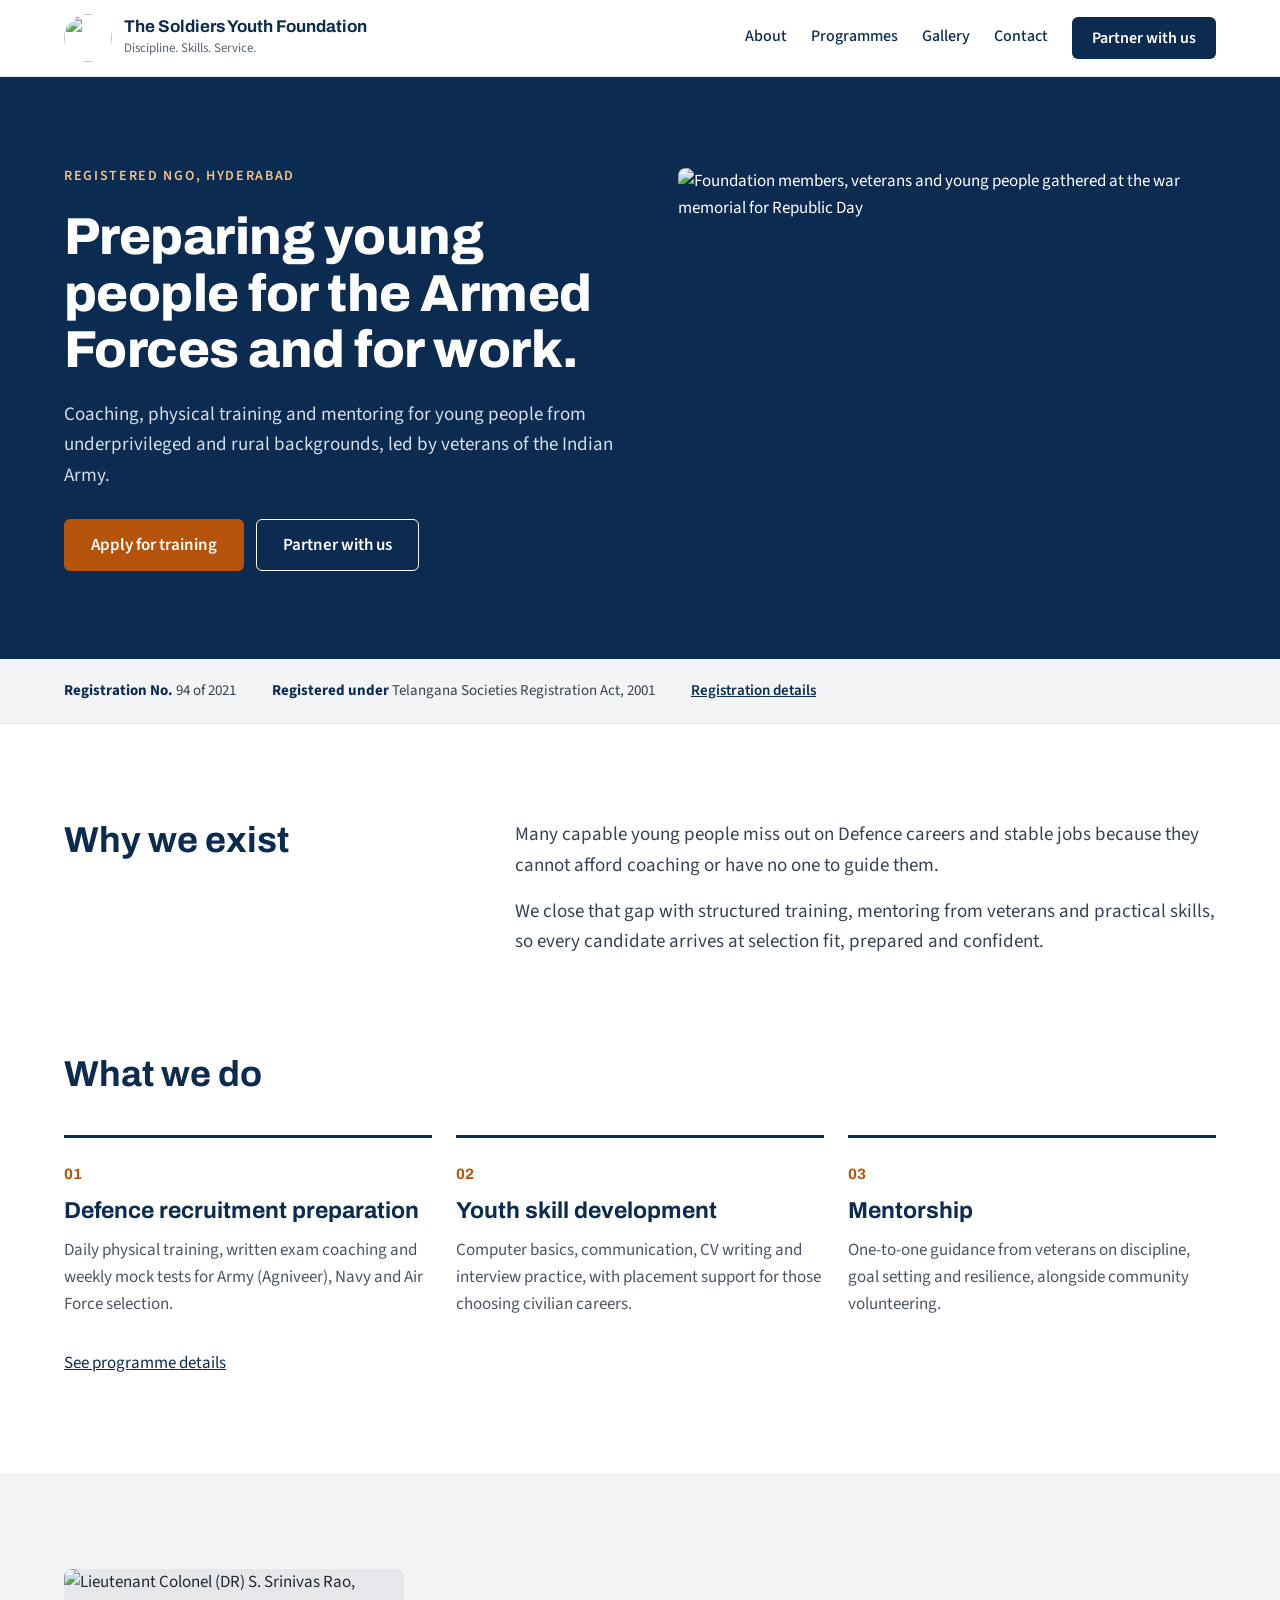
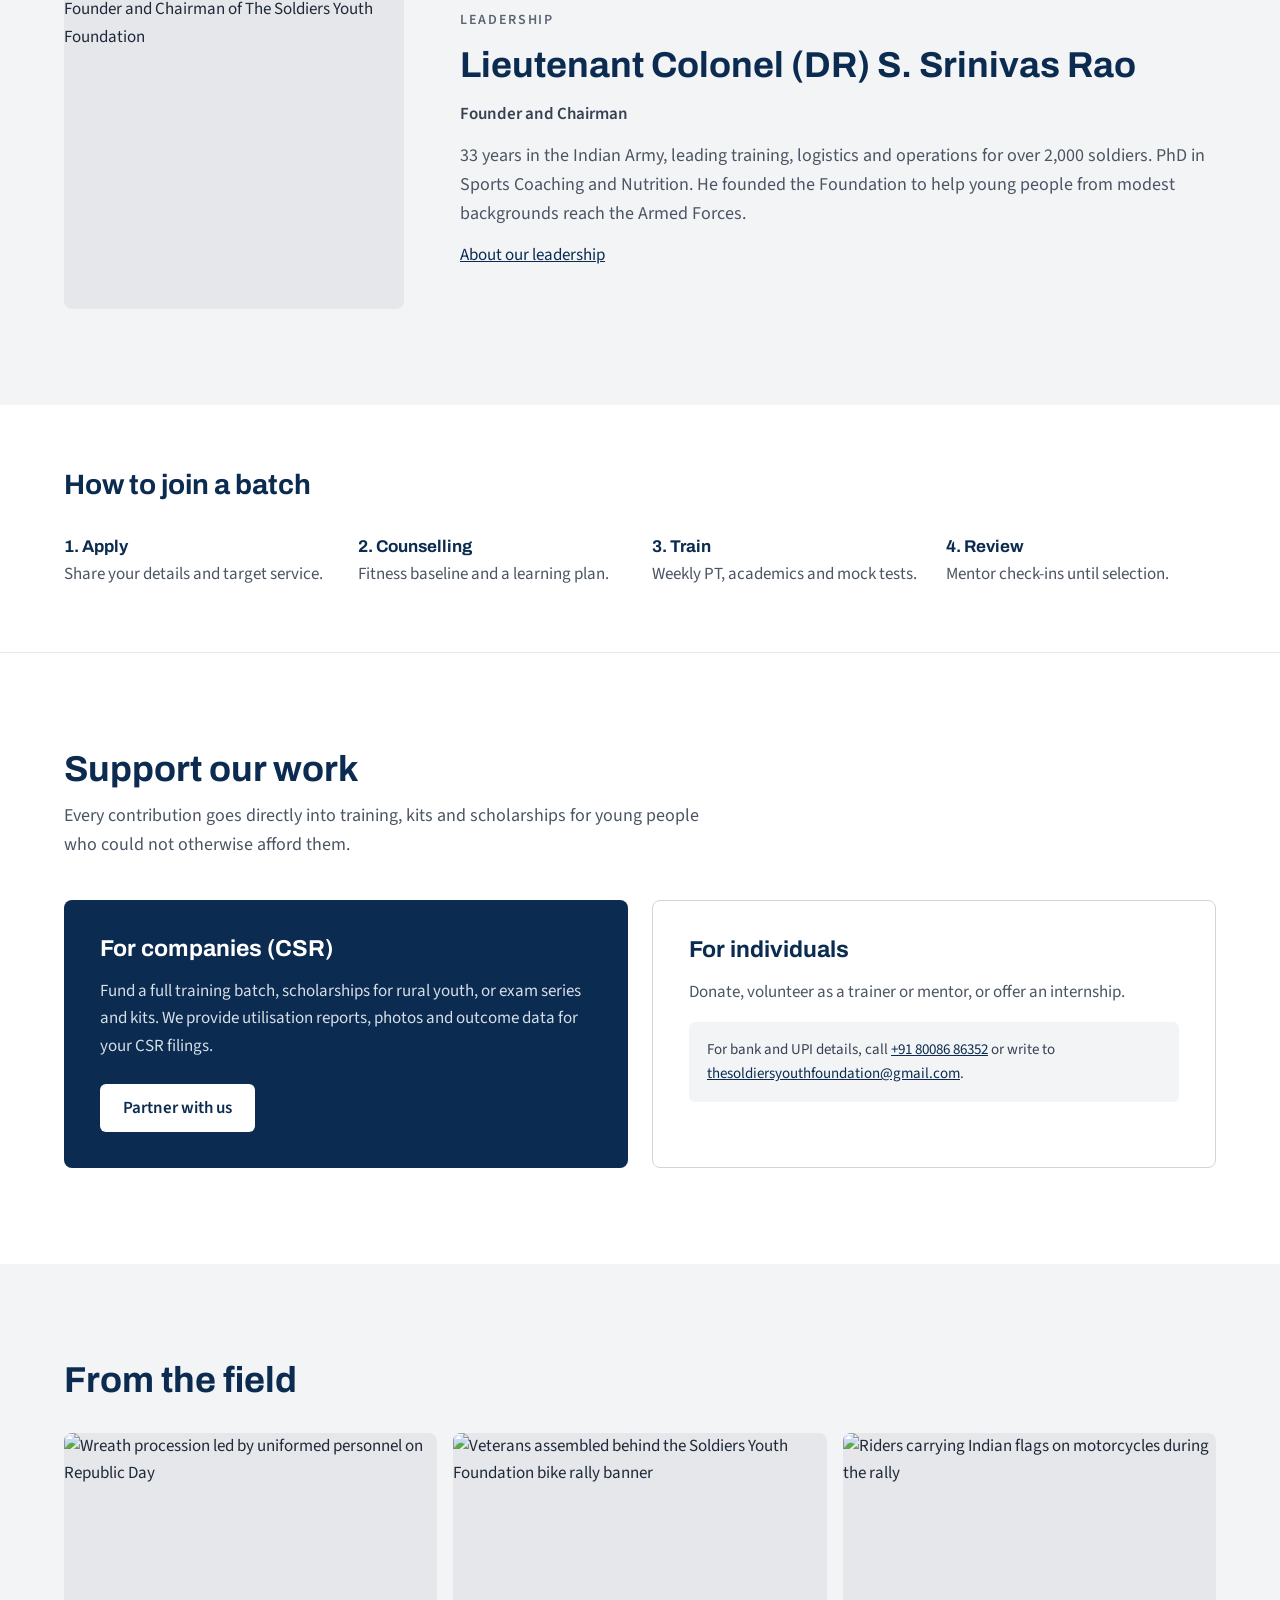
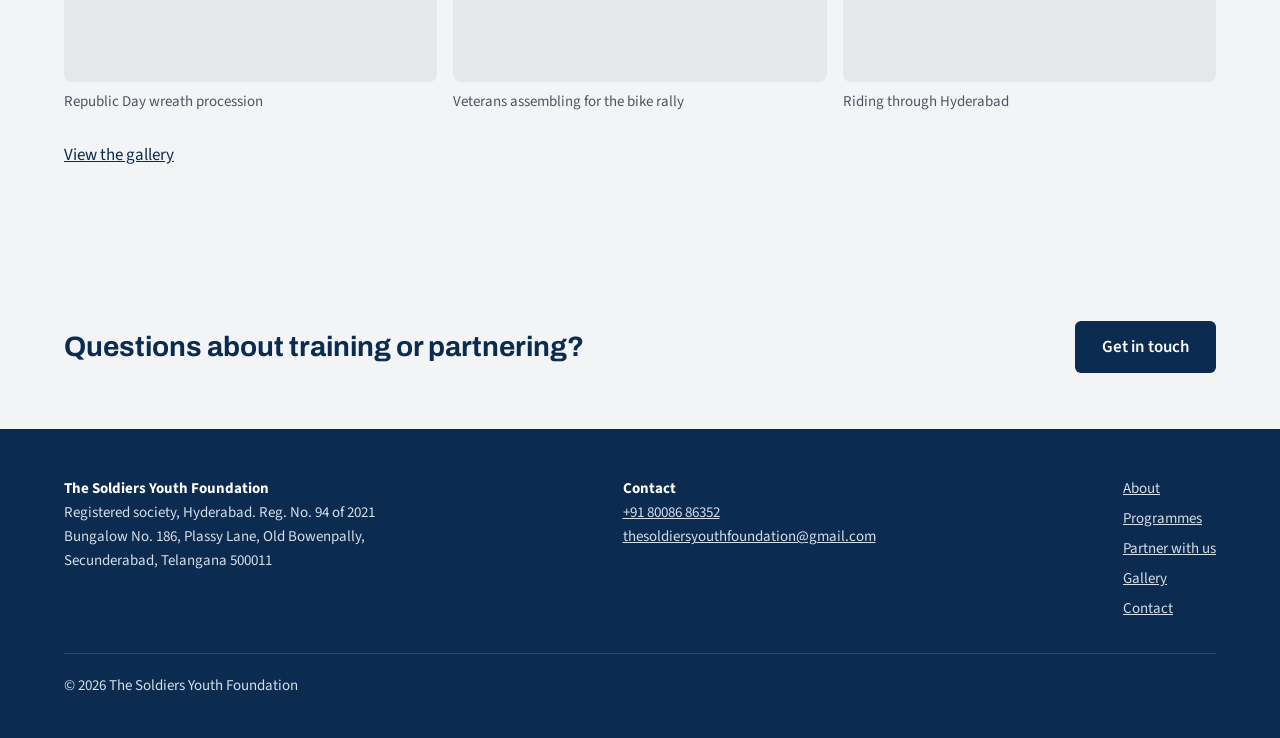
==== commit ff178649: "Send form submissions to Google Sheets and show impact stats from the sheet - Apps Script web app: a" ====
--- a/index.html
+++ b/index.html
@@ -1,587 +1,201 @@
-<!doctype html>
-<html lang="en">
-<head>
-  <meta charset="utf-8" />
-  <meta name="viewport" content="width=device-width, initial-scale=1" />
-  <title>The Soldiers Youth Foundation</title>
-  <meta name="description" content="NGO in Hyderabad supporting youth skill development and Army, Navy, Air Force recruitment training. Counselling, training, mentorship, and community outreach." />
-  <meta name="theme-color" content="#0b2b50" />
-
-  <link rel="preconnect" href="https://fonts.googleapis.com">
-  <link rel="preconnect" href="https://fonts.gstatic.com" crossorigin>
-  <link href="https://fonts.googleapis.com/css2?family=Inter:wght@400;600;700;800&display=swap" rel="stylesheet">
-
-  <link rel="stylesheet" href="styles.css" />
-</head>
-
-<body>
-  <!-- Top bar -->
-  <div class="topbar">
-    <div class="container topbar__inner">
-      <div class="topbar__left">
-        <span class="pill">Hyderabad • India</span>
-        <span class="muted">Youth Skills • Army • Navy • Air Force</span>
-      </div>
-      <div class="topbar__right">
-        <a class="toplink" href="tel:+918008686352">📞 +91 80086 86352</a>
-        <a class="toplink" href="#contact">✉️ Contact</a>
-      </div>
-    </div>
-  </div>
-
-  <!-- Header / Nav -->
-  <header class="header" id="home">
-    <div class="container nav">
-      <a class="brand" href="#home">
-        <div class="brand__mark">
-          <img class="brand__logo" src="assets/logo.jfif" alt="The Soldiers Youth Foundation logo" />
-        </div>
-        <div class="brand__text">
-          <div class="brand__name">The Soldiers Youth Foundation</div>
-          <div class="brand__tag">Discipline • Skills • Service</div>
-        </div>
-      </a>
-
-      <button class="nav__toggle" aria-label="Open menu" id="menuBtn">☰</button>
-
-      <nav class="nav__links" id="navLinks">
-        <a href="#programs">Programs</a>
-        <a href="#chairman">Chairman</a>
-        <a href="#impact">Impact</a>
-        <a href="#gallery">Gallery</a>
-        <a href="#contact" class="btn btn--small">Contact</a>
-      </nav>
-    </div>
-  </header>
-
-  <!-- Hero -->
-  <section class="hero">
-    <div class="container hero__grid">
-      <div class="hero__content">
-        <h1>Empowering youth with <span class="grad">skills</span> and <span class="grad">Defence readiness</span>.</h1>
-        <p class="lead">
-          The Soldiers Youth Foundation (Hyderabad) supports youth skill development and recruitment preparation for
-          <b>Army, Navy, and Air Force</b> through structured coaching, physical training, mentorship, and outreach.
-        </p>
-
-        <div class="hero__cta">
-          <a href="#admissions" class="btn">Apply for Training</a>
-          <a href="#programs" class="btn btn--ghost">Explore Programs</a>
-        </div>
-
-        <div class="trust">
-          <span class="trust__item">✅ AGNIVEER mentoring</span>
-          <span class="trust__item">✅ Written coaching + mocks</span>
-          <span class="trust__item">✅ Physical training</span>
-          <span class="trust__item">✅ Skill development</span>
-        </div>
-      </div>
-
-      <div class="hero__card">
-        <div class="card videoCard">
-          <div class="card__header">
-            <div>
-              <div class="kicker">Introduction Video</div>
-              <h3>The Soldiers Youth Foundation</h3>
-            </div>
-          </div>
-
-          <div class="videoList">
-            <div class="videoEmbed">
-              <iframe
-                src="https://www.youtube-nocookie.com/embed/6R6Zv2CJH0c"
-                title="The Soldiers Youth Foundation introduction video"
-                loading="lazy"
-                allow="accelerometer; autoplay; clipboard-write; encrypted-media; gyroscope; picture-in-picture; web-share"
-                referrerpolicy="strict-origin-when-cross-origin"
-                allowfullscreen></iframe>
-            </div>
-          </div>
-        </div>
-
-        <div class="badgeRow">
-          <div class="badge">📍 Hyderabad</div>
-          <div class="badge">🏃 PT + drills</div>
-          <div class="badge">📘 Mock tests</div>
-          <div class="badge">🤝 Mentorship</div>
-        </div>
-      </div>
-    </div>
-  </section>
-
-  <!-- Programs -->
-  <section class="section" id="programs">
-    <div class="container">
-      <div class="section__head">
-        <h2>Programs</h2>
-        <p class="muted">Outcome-driven training for Defence recruitment and job readiness.</p>
-      </div>
-
-      <div class="cards3">
-        <article class="pCard">
-          <div class="pIcon">🪖</div>
-          <h3>Army (AGNIVEER) Training</h3>
-          <ul>
-            <li>Daily PT: endurance, strength, agility</li>
-            <li>Running practice + drill + discipline</li>
-            <li>Written coaching + weekly mock tests</li>
-            <li>Documentation guidance</li>
-          </ul>
-          <a class="link" href="#admissions">Join this program →</a>
-        </article>
-
-        <article class="pCard">
-          <div class="pIcon">⚓</div>
-          <h3>Navy Training</h3>
-          <ul>
-            <li>Written coaching + exam strategy</li>
-            <li>Physical readiness plan</li>
-            <li>Mock tests + performance tracking</li>
-            <li>Mentor guidance</li>
-          </ul>
-          <a class="link" href="#admissions">Enroll →</a>
-        </article>
-
-        <article class="pCard">
-          <div class="pIcon">✈️</div>
-          <h3>Air Force Training</h3>
-          <ul>
-            <li>Written coaching + practice sets</li>
-            <li>Fitness conditioning</li>
-            <li>Mock tests + doubt clearing</li>
-            <li>Confidence building</li>
-          </ul>
-          <a class="link" href="#admissions">Enroll →</a>
-        </article>
-      </div>
-
-      <div class="cards3 mt16">
-        <article class="pCard">
-          <div class="pIcon">📘</div>
-          <h3>Written Exam Coaching</h3>
-          <ul>
-            <li>Math, reasoning, GK/GS, English</li>
-            <li>Weekly full-length mocks</li>
-            <li>Progress tracking</li>
-            <li>Current affairs capsules</li>
-          </ul>
-          <a class="link" href="#admissions">Start coaching →</a>
-        </article>
-
-        <article class="pCard">
-          <div class="pIcon">🧰</div>
-          <h3>Youth Skill Development</h3>
-          <ul>
-            <li>Computer basics, documentation, Excel</li>
-            <li>Resume + interview training</li>
-            <li>Communication & workplace skills</li>
-            <li>Placement support</li>
-          </ul>
-          <a class="link" href="#contact">Partner with us →</a>
-        </article>
-
-        <article class="pCard">
-          <div class="pIcon">🎤</div>
-          <h3>Mentorship & Motivation</h3>
-          <ul>
-            <li>Discipline-building routines</li>
-            <li>Goal planning + accountability</li>
-            <li>Leadership & resilience sessions</li>
-            <li>Community volunteering</li>
-          </ul>
-          <a class="link" href="#chairman">Know our leadership →</a>
-        </article>
-      </div>
-    </div>
-  </section>
-
-  <!-- Chairman -->
-  <section class="section section--alt" id="chairman">
-    <div class="container chairmanGrid">
-      <div class="chairmanMedia card">
-        <img class="chairmanImg" src="assets/chairman.png" alt="Chairman - The Soldiers Youth Foundation" />
-      </div>
-
-      <div class="chairmanText">
-        <div class="section__head">
-          <h2>Chairman</h2>
-          <p class="muted">
-            Retired Lieutenant Colonel, Indian Army with 33 years of distinguished service in security leadership,
-            military training, logistics, and crisis operations.
-          </p>
-        </div>
-
-        <div class="chairmanCards">
-          <div class="aboutPoint">
-            <h3>Operational Leadership</h3>
-            <p class="muted">
-              Directed logistics, troop training, and operations for 2000+ soldiers; commanded security contingents of 500+ personnel for international events.
-            </p>
-          </div>
-
-          <div class="aboutPoint">
-            <h3>Security & Risk</h3>
-            <p class="muted">
-              Expertise in VIP & industrial security, risk management, and civil–military coordination under high-pressure environments.
-            </p>
-          </div>
-
-          <div class="aboutPoint">
-            <h3>Education & Training</h3>
-            <p class="muted">
-              PhD in Sports Coaching & Nutrition with strong credentials in sports training, resilience, and leadership development.
-            </p>
-          </div>
-
-          <div class="aboutPoint">
-            <h3>NGO Leadership</h3>
-            <p class="muted">
-              Founder & Chairman; mentors AGNIVEER aspirants and supports underprivileged youth in joining the Armed Forces; motivational speaker and active citizen-service volunteer.
-            </p>
-          </div>
-        </div>
-
-        <div class="ctaBand mt16">
-          <div>
-            <h3>Want guidance for Defence recruitment?</h3>
-            <p class="muted">Apply for the next batch or request counselling.</p>
-          </div>
-          <a class="btn" href="#contact">Contact</a>
-        </div>
-      </div>
-    </div>
-  </section>
-
-  <!-- Impact -->
-  <section class="section" id="impact">
-    <div class="container">
-      <div class="section__head">
-        <h2>Impact</h2>
-        <p class="muted">Replace these numbers with your real stats anytime.</p>
-      </div>
-
-      <div class="impactGrid">
-        <div class="impactCard">
-          <h3>What we measure</h3>
-          <div class="chips">
-            <span class="chip">Attendance</span>
-            <span class="chip">Fitness progress</span>
-            <span class="chip">Mock scores</span>
-            <span class="chip">Selections supported</span>
-            <span class="chip">Placement outcomes</span>
-          </div>
-          <p class="muted mt12">Weekly mentor review keeps candidates consistent.</p>
-        </div>
-
-        <div class="impactCard">
-          <h3>How you can help</h3>
-          <ul class="clean">
-            <li>✅ Sponsor training kits & test series</li>
-            <li>✅ Fund scholarships for rural youth</li>
-            <li>✅ Volunteer as trainer / mentor</li>
-            <li>✅ Offer internships / placements</li>
-          </ul>
-          <a class="btn btn--full mt12" href="#contact">Donate / Partner</a>
-        </div>
-
-        <div class="impactCard">
-          <h3>Tracks we support</h3>
-          <ul class="clean">
-            <li>✅ Army / AGNIVEER</li>
-            <li>✅ Navy</li>
-            <li>✅ Air Force</li>
-            <li>✅ Written coaching</li>
-            <li>✅ Skill development</li>
-          </ul>
-        </div>
-      </div>
-    </div>
-  </section>
-
-  <!-- Admissions -->
-  <section class="section" id="admissions">
-    <div class="container">
-      <div class="section__head">
-        <h2>Admissions</h2>
-        <p class="muted">Simple process. Transparent. Batch-based training.</p>
-      </div>
-
-      <div class="steps">
-        <div class="step">
-          <div class="step__num">1</div>
-          <div>
-            <h3>Apply</h3>
-            <p class="muted">Submit basic details and target track.</p>
-          </div>
-        </div>
-        <div class="step">
-          <div class="step__num">2</div>
-          <div>
-            <h3>Counselling</h3>
-            <p class="muted">Fitness baseline + learning plan.</p>
-          </div>
-        </div>
-        <div class="step">
-          <div class="step__num">3</div>
-          <div>
-            <h3>Training Plan</h3>
-            <p class="muted">Weekly PT + academics + mocks.</p>
-          </div>
-        </div>
-        <div class="step">
-          <div class="step__num">4</div>
-          <div>
-            <h3>Execution</h3>
-            <p class="muted">Discipline + mentoring + reviews.</p>
-          </div>
-        </div>
-      </div>
-    </div>
-  </section>
-
-  <!-- Events -->
-  <section class="section section--alt" id="events">
-    <div class="container">
-      <div class="section__head">
-        <h2>Events</h2>
-        <p class="muted">Add your real dates and venues.</p>
-      </div>
-
-      <div class="events">
-        <div class="event">
-          <div class="event__date">
-            <div class="event__day">—</div>
-            <div class="event__mon">TBD</div>
-          </div>
-          <div class="event__body">
-            <h3>Free Counselling Camp</h3>
-            <p class="muted">Hyderabad • Time: TBD</p>
-            <span class="tag">Open for all</span>
-          </div>
-        </div>
-
-        <div class="event">
-          <div class="event__date">
-            <div class="event__day">—</div>
-            <div class="event__mon">TBD</div>
-          </div>
-          <div class="event__body">
-            <h3>Mock Test + Fitness Assessment</h3>
-            <p class="muted">Training ground • Time: TBD</p>
-            <span class="tag">Defence track</span>
-          </div>
-        </div>
-
-        <div class="event">
-          <div class="event__date">
-            <div class="event__day">—</div>
-            <div class="event__mon">TBD</div>
-          </div>
-          <div class="event__body">
-            <h3>Job Readiness Workshop</h3>
-            <p class="muted">Computer lab • Time: TBD</p>
-            <span class="tag">Skill track</span>
-          </div>
-        </div>
-      </div>
-    </div>
-  </section>
-
-  <!-- Gallery -->
-  <section class="section" id="gallery">
-    <div class="container">
-      <div class="section__head">
-        <h2>Gallery</h2>
-        <p class="muted">Highlights from our Republic Day celebrations, social initiatives, and veterans' activities.</p>
-      </div>
-
-      <div class="galleryGroup">
-        <div class="galleryGroup__head">
-          <h3>Republic Day Celebrations</h3>
-          <span class="tag">Patriotism &amp; community</span>
-        </div>
-        <div class="galleryGrid">
-          <img src="assets/REPUBIC_DAY/Copy of 8E2A0709.jpg" alt="Republic Day celebration at The Soldiers Youth Foundation" loading="lazy" />
-          <img src="assets/REPUBIC_DAY/Copy of 8E2A0701.jpg" alt="Foundation members celebrating Republic Day" loading="lazy" />
-          <img src="assets/REPUBIC_DAY/Copy of 8E2A0696.jpg" alt="Republic Day community gathering" loading="lazy" />
-          <img src="assets/REPUBIC_DAY/Copy of 8E2A0694.jpg" alt="Participants at the Republic Day celebration" loading="lazy" />
-          <img src="assets/REPUBIC_DAY/Copy of 8E2A0686.jpg" alt="Republic Day activity organized by the foundation" loading="lazy" />
-          <img src="assets/REPUBIC_DAY/Copy of 8E2A0682.jpg" alt="Youth participating in Republic Day celebrations" loading="lazy" />
-        </div>
-      </div>
-
-      <div class="galleryGroup">
-        <div class="galleryGroup__head">
-          <h3>Veteran Soldiers' Bike Rally</h3>
-          <span class="tag">Social activity</span>
-        </div>
-        <div class="galleryGrid galleryGrid--rally">
-          <img src="assets/SOCAL_ACIVITIES/Copy of 8E2A0213.jpg" alt="Veteran soldiers assembling for the patriotic bike rally" loading="lazy" />
-          <img src="assets/SOCAL_ACIVITIES/Copy of 8E2A0265.jpg" alt="Veteran soldiers leading the bike rally with Indian flags" loading="lazy" />
-          <img src="assets/SOCAL_ACIVITIES/Copy of 8E2A0398.jpg" alt="Veteran soldiers riding motorcycles in the patriotic rally" loading="lazy" />
-          <img src="assets/SOCAL_ACIVITIES/Copy of 8E2A0554.jpg" alt="Veterans waving Indian flags during the bike rally" loading="lazy" />
-        </div>
-      </div>
-
-      <div class="galleryVideos">
-        <div class="section__head">
-          <h3>Training Videos</h3>
-          <p class="muted">Watch our youth training sessions and activities.</p>
-        </div>
-
-        <div class="trainingVideoGrid">
-          <div class="trainingVideo">
-            <div class="videoEmbed">
-              <iframe
-                src="https://www.youtube-nocookie.com/embed/AAUBDp95vUc"
-                title="Agnipath training video"
-                loading="lazy"
-                allow="accelerometer; autoplay; clipboard-write; encrypted-media; gyroscope; picture-in-picture; web-share"
-                referrerpolicy="strict-origin-when-cross-origin"
-                allowfullscreen></iframe>
-            </div>
-            <h4>Agnipath Video</h4>
-          </div>
-          <div class="videoEmbed">
-            <iframe
-              src="https://www.youtube-nocookie.com/embed/fJqzKBxIIsg"
-              title="The Soldiers Youth Foundation training video 1"
-              loading="lazy"
-              allow="accelerometer; autoplay; clipboard-write; encrypted-media; gyroscope; picture-in-picture; web-share"
-              referrerpolicy="strict-origin-when-cross-origin"
-              allowfullscreen></iframe>
-          </div>
-          <div class="videoEmbed">
-            <iframe
-              src="https://www.youtube-nocookie.com/embed/bN2HZJXWl6c"
-              title="The Soldiers Youth Foundation training video 2"
-              loading="lazy"
-              allow="accelerometer; autoplay; clipboard-write; encrypted-media; gyroscope; picture-in-picture; web-share"
-              referrerpolicy="strict-origin-when-cross-origin"
-              allowfullscreen></iframe>
-          </div>
-          <div class="videoEmbed">
-            <iframe
-              src="https://www.youtube-nocookie.com/embed/-lPbhdb9FY4"
-              title="The Soldiers Youth Foundation training video 3"
-              loading="lazy"
-              allow="accelerometer; autoplay; clipboard-write; encrypted-media; gyroscope; picture-in-picture; web-share"
-              referrerpolicy="strict-origin-when-cross-origin"
-              allowfullscreen></iframe>
-          </div>
-        </div>
-      </div>
-    </div>
-  </section>
-
-  <!-- Contact -->
-  <section class="section" id="contact">
-    <div class="container contactGrid">
-      <div>
-        <div class="section__head">
-          <h2>Contact</h2>
-          <p class="muted">Admissions, volunteering, partnerships, donations.</p>
-        </div>
-
-        <div class="contactCards">
-          <div class="cCard">
-            <div class="cIcon">📍</div>
-            <div>
-              <div class="cTitle">Location</div>
-              <div class="muted">The Soldiers Youth Foundation, Hyderabad, Telangana, India</div>
-              <a class="locationLink" href="https://share.google/NG2nWTVJvnhjK2Pik" target="_blank" rel="noopener noreferrer">View location &amp; get directions →</a>
-            </div>
-          </div>
-          <div class="cCard">
-            <div class="cIcon">📞</div>
-            <div>
-              <div class="cTitle">Phone</div>
-              <div class="muted"><a href="tel:+918008686352">+91 80086 86352</a></div>
-            </div>
-          </div>
-        </div>
-
-        <div class="mapEmbed">
-          <iframe
-            src="https://www.google.com/maps?q=The+Soldiers+Youth+Foundation,+Hyderabad,+Telangana,+India&amp;output=embed"
-            title="The Soldiers Youth Foundation location on Google Maps"
-            loading="lazy"
-            referrerpolicy="no-referrer-when-downgrade"
-            allowfullscreen></iframe>
-        </div>
-      </div>
-
-      <div class="card">
-        <div class="card__header">
-          <div>
-            <div class="kicker">Message us</div>
-            <h3>We reply within 24 hours</h3>
-          </div>
-        </div>
-
-        <form class="form" id="contactForm">
-          <label>
-            Name
-            <input required name="name" placeholder="Your name" />
-          </label>
-          <label>
-            Phone (optional)
-            <input name="phone" placeholder="+91..." />
-          </label>
-          <label>
-            Email (optional)
-            <input name="email" placeholder="you@example.com" />
-          </label>
-          <label>
-            Message
-            <textarea required name="message" rows="5" placeholder="Tell us what you need..."></textarea>
-          </label>
-          <button class="btn btn--full" type="submit">Send</button>
-          <p class="tiny muted" id="formStatus"></p>
-        </form>
-      </div>
-    </div>
-  </section>
-
-  <!-- Footer -->
-  <footer class="footer">
-    <div class="container footer__grid">
-      <div>
-        <div class="brand brand--footer">
-          <div class="brand__mark">
-            <img class="brand__logo" src="assets/logo.jfif" alt="The Soldiers Youth Foundation logo" />
-          </div>
-          <div class="brand__text">
-            <div class="brand__name">The Soldiers Youth Foundation</div>
-            <div class="brand__tag">Discipline • Skills • Service</div>
-          </div>
-        </div>
-        <p class="muted mt12">
-          Hyderabad-based NGO for youth skill development and Defence recruitment training (Army, Navy, Air Force).
-        </p>
-      </div>
-
-      <div class="footer__col">
-        <div class="footer__title">Quick links</div>
-        <a href="#programs">Programs</a>
-        <a href="#chairman">Chairman</a>
-        <a href="#gallery">Gallery</a>
-        <a href="#contact">Contact</a>
-      </div>
-
-      <div class="footer__col">
-        <div class="footer__title">Contact</div>
-        <a href="tel:+918008686352">+91 80086 86352</a>
-        <a href="#contact">Enquiry form</a>
-      </div>
-    </div>
-
-    <div class="container footer__bottom">
-      <span class="muted">© <span id="year"></span> The Soldiers Youth Foundation. All rights reserved.</span>
-      <span class="muted">Static site: GitHub Pages / Netlify / S3.</span>
-    </div>
-  </footer>
-
-  <script src="script.js"></script>
-</body>
+<!doctype html>
+<html lang="en-IN">
+<head>
+  <meta charset="utf-8">
+  <meta name="viewport" content="width=device-width, initial-scale=1">
+  <title>The Soldiers Youth Foundation | Defence recruitment training in Hyderabad</title>
+  <meta name="description" content="Hyderabad NGO led by Indian Army veterans. Training and mentoring for young people preparing for Army (Agniveer), Navy and Air Force selection, and for skilled work.">
+  <link rel="canonical" href="https://thesoldiersyouthfoundation.com/">
+  <meta name="theme-color" content="#0B2B50">
+  <meta property="og:type" content="website">
+  <meta property="og:site_name" content="The Soldiers Youth Foundation">
+  <meta property="og:title" content="The Soldiers Youth Foundation | Defence recruitment training in Hyderabad">
+  <meta property="og:description" content="Hyderabad NGO led by Indian Army veterans. Training and mentoring for young people preparing for Army (Agniveer), Navy and Air Force selection, and for skilled work.">
+  <meta property="og:url" content="https://thesoldiersyouthfoundation.com/">
+  <meta property="og:image" content="https://thesoldiersyouthfoundation.com/assets/img/og-image.jpg">
+  <link rel="icon" href="favicon.png" type="image/png">
+  <link rel="apple-touch-icon" href="apple-touch-icon.png">
+  <link rel="preconnect" href="https://fonts.googleapis.com">
+  <link rel="preconnect" href="https://fonts.gstatic.com" crossorigin>
+  <link href="https://fonts.googleapis.com/css2?family=Archivo:wght@600;700;800&family=Source+Sans+3:wght@400;500;600&display=swap" rel="stylesheet">
+  <link rel="stylesheet" href="css/site.css">
+<script type="application/ld+json">
+{"@context":"https://schema.org","@type":"NGO","name":"The Soldiers Youth Foundation","url":"https://thesoldiersyouthfoundation.com/","logo":"https://thesoldiersyouthfoundation.com/assets/img/logo.png","telephone":"+91-8008686352","email":"thesoldiersyouthfoundation@gmail.com","foundingDate":"2021","founder":{"@type":"Person","name":"Lieutenant Colonel (DR) S. Srinivas Rao"},"address":{"@type":"PostalAddress","streetAddress":"Bungalow No. 186, Plassy Lane, Old Bowenpally","addressLocality":"Secunderabad","addressRegion":"Telangana","postalCode":"500011","addressCountry":"IN"}}
+</script>
+</head>
+<body>
+<a class="skip" href="#main">Skip to content</a>
+<header class="site-header">
+  <div class="wrap">
+    <a class="brand" href="index.html">
+      <img src="assets/img/logo.png" alt="" width="48" height="48">
+      <span><span class="brand__name">The Soldiers Youth Foundation</span><span class="brand__tag">Discipline. Skills. Service.</span></span>
+    </a>
+    <nav class="nav" aria-label="Main">
+      <a href="about.html">About</a>
+      <a href="programmes.html">Programmes</a>
+      <a href="gallery.html">Gallery</a>
+      <a href="contact.html">Contact</a>
+      <a class="btn btn--navy" href="partner.html">Partner with us</a>
+    </nav>
+  </div>
+</header>
+
+<main id="main">
+<section class="hero">
+  <div class="wrap">
+    <div class="hero__text">
+      <span class="hero__eyebrow">Registered NGO, Hyderabad</span>
+      <h1>Preparing young people for the Armed Forces and for work.</h1>
+      <p class="hero__sub">Coaching, physical training and mentoring for young people from underprivileged and rural backgrounds, led by veterans of the Indian Army.</p>
+      <div class="hero__actions">
+        <a class="btn btn--accent" href="programmes.html#apply">Apply for training</a>
+        <a class="btn btn--ghost-light" href="partner.html">Partner with us</a>
+      </div>
+    </div>
+    <div class="hero__media">
+      <img src="assets/img/hero-republic-day.jpg" width="1600" height="1067" alt="Foundation members, veterans and young people gathered at the war memorial for Republic Day">
+    </div>
+  </div>
+</section>
+
+<section class="creds" aria-label="Registration details">
+  <div class="wrap">
+    <div><strong>Registration No.</strong> 94 of 2021</div>
+    <div><strong>Registered under</strong> Telangana Societies Registration Act, 2001</div>
+    <a href="about.html#transparency">Registration details</a>
+  </div>
+</section>
+
+<section class="section" id="about">
+  <div class="wrap split">
+    <div class="split__head"><h2 class="h2">Why we exist</h2></div>
+    <div class="split__body stack lead">
+      <p>Many capable young people miss out on Defence careers and stable jobs because they cannot afford coaching or have no one to guide them.</p>
+      <p>We close that gap with structured training, mentoring from veterans and practical skills, so every candidate arrives at selection fit, prepared and confident.</p>
+    </div>
+  </div>
+</section>
+
+<section class="section" style="padding-top:0">
+  <div class="wrap">
+    <h2 class="h2" style="margin-bottom:40px">What we do</h2>
+    <div class="row">
+      <div class="pcard">
+        <span class="pcard__num">01</span>
+        <h3 class="h3">Defence recruitment preparation</h3>
+        <p>Daily physical training, written exam coaching and weekly mock tests for Army (Agniveer), Navy and Air Force selection.</p>
+      </div>
+      <div class="pcard">
+        <span class="pcard__num">02</span>
+        <h3 class="h3">Youth skill development</h3>
+        <p>Computer basics, communication, CV writing and interview practice, with placement support for those choosing civilian careers.</p>
+      </div>
+      <div class="pcard">
+        <span class="pcard__num">03</span>
+        <h3 class="h3">Mentorship</h3>
+        <p>One-to-one guidance from veterans on discipline, goal setting and resilience, alongside community volunteering.</p>
+      </div>
+    </div>
+    <p style="margin-top:32px"><a href="programmes.html">See programme details</a></p>
+  </div>
+</section>
+
+<section class="section section--navy" id="impact" data-impact hidden>
+  <div class="wrap">
+    <h2 class="h2" style="margin-bottom:40px">Our impact</h2>
+    <div class="stats" data-impact-grid></div>
+    <p class="small" data-impact-asof style="margin-top:28px"></p>
+  </div>
+</section>
+
+<section class="section section--soft" id="leadership">
+  <div class="wrap person">
+    <div class="person__photo"><img src="assets/img/chairman.jpg" width="640" height="640" alt="Lieutenant Colonel (DR) S. Srinivas Rao, Founder and Chairman of The Soldiers Youth Foundation"></div>
+    <div class="person__text">
+      <span class="eyebrow">Leadership</span>
+      <h2 class="h2">Lieutenant Colonel (DR) S. Srinivas Rao</h2>
+      <p class="person__role">Founder and Chairman</p>
+      <p class="muted" style="font-size:18px">33 years in the Indian Army, leading training, logistics and operations for over 2,000 soldiers. PhD in Sports Coaching and Nutrition. He founded the Foundation to help young people from modest backgrounds reach the Armed Forces.</p>
+      <p><a href="about.html#leadership">About our leadership</a></p>
+    </div>
+  </div>
+</section>
+
+<section class="section--tight" aria-labelledby="join">
+  <div class="wrap">
+    <h2 class="h2" id="join" style="font-size:28px;margin-bottom:32px">How to join a batch</h2>
+    <ol class="steps">
+      <li><strong>1. Apply</strong><span>Share your details and target service.</span></li>
+      <li><strong>2. Counselling</strong><span>Fitness baseline and a learning plan.</span></li>
+      <li><strong>3. Train</strong><span>Weekly PT, academics and mock tests.</span></li>
+      <li><strong>4. Review</strong><span>Mentor check-ins until selection.</span></li>
+    </ol>
+  </div>
+</section>
+
+<section class="section" id="support" style="border-top:1px solid var(--line)">
+  <div class="wrap">
+    <h2 class="h2" style="margin-bottom:12px">Support our work</h2>
+    <p class="muted" style="font-size:18px;max-width:640px;margin-bottom:40px">Every contribution goes directly into training, kits and scholarships for young people who could not otherwise afford them.</p>
+    <div class="row">
+      <div class="panel panel--navy">
+        <h3 class="h3">For companies (CSR)</h3>
+        <p>Fund a full training batch, scholarships for rural youth, or exam series and kits. We provide utilisation reports, photos and outcome data for your CSR filings.</p>
+        <div class="actions"><a class="btn btn--white" href="partner.html">Partner with us</a></div>
+      </div>
+      <div class="panel panel--line">
+        <h3 class="h3">For individuals</h3>
+        <p class="muted">Donate, volunteer as a trainer or mentor, or offer an internship.</p>
+        <p class="note">For bank and UPI details, call <a href="tel:+918008686352">+91 80086 86352</a> or write to <a href="mailto:thesoldiersyouthfoundation@gmail.com">thesoldiersyouthfoundation@gmail.com</a>.</p>
+      </div>
+    </div>
+  </div>
+</section>
+
+<section class="section section--soft" aria-labelledby="field">
+  <div class="wrap">
+    <h2 class="h2" id="field" style="margin-bottom:32px">From the field</h2>
+    <div class="grid">
+      <figure><img src="assets/img/gallery/republic-day-wreath-procession.jpg" width="1200" height="800" loading="lazy" alt="Wreath procession led by uniformed personnel on Republic Day"><figcaption>Republic Day wreath procession</figcaption></figure>
+      <figure><img src="assets/img/gallery/bike-rally-assembly.jpg" width="1200" height="800" loading="lazy" alt="Veterans assembled behind the Soldiers Youth Foundation bike rally banner"><figcaption>Veterans assembling for the bike rally</figcaption></figure>
+      <figure><img src="assets/img/gallery/bike-rally-riders.jpg" width="1200" height="800" loading="lazy" alt="Riders carrying Indian flags on motorcycles during the rally"><figcaption>Riding through Hyderabad</figcaption></figure>
+    </div>
+    <p style="margin-top:28px"><a href="gallery.html">View the gallery</a></p>
+  </div>
+</section>
+
+<section class="band">
+  <div class="wrap">
+    <h2>Questions about training or partnering?</h2>
+    <div class="actions"><a class="btn btn--navy" href="contact.html">Get in touch</a></div>
+  </div>
+</section>
+</main>
+
+<footer class="site-footer">
+  <div class="wrap">
+    <div>
+      <strong>The Soldiers Youth Foundation</strong><br>
+      Registered society, Hyderabad. Reg. No. 94 of 2021<br>
+      Bungalow No. 186, Plassy Lane, Old Bowenpally,<br>Secunderabad, Telangana 500011
+    </div>
+    <div>
+      <strong>Contact</strong><br>
+      <a href="tel:+918008686352">+91 80086 86352</a><br>
+      <a href="mailto:thesoldiersyouthfoundation@gmail.com">thesoldiersyouthfoundation@gmail.com</a>
+    </div>
+    <nav aria-label="Footer">
+      <a href="about.html">About</a>
+      <a href="programmes.html">Programmes</a>
+      <a href="partner.html">Partner with us</a>
+      <a href="gallery.html">Gallery</a>
+      <a href="contact.html">Contact</a>
+    </nav>
+    <div class="copy">&copy; <span data-year>2026</span> The Soldiers Youth Foundation</div>
+  </div>
+</footer>
+<script src="js/config.js" defer></script>
+<script src="js/site.js" defer></script>
+</body>
 </html>
--- a/css/site.css
+++ b/css/site.css
@@ -0,0 +1,233 @@
+:root {
+  --navy: #0B2B50;
+  --navy-2: #1C3D63;
+  --accent: #B45309;
+  --accent-dark: #92400E;
+  --text: #1F2937;
+  --text-2: #374151;
+  --muted: #4B5563;
+  --muted-2: #5B6472;
+  --bg: #FFFFFF;
+  --bg-soft: #F3F4F6;
+  --line: #E5E7EB;
+  --line-2: #D1D5DB;
+  --input: #9CA3AF;
+  --on-navy: #D6DEE8;
+  --eyebrow: #F2C48A;
+  --font-head: "Archivo", system-ui, sans-serif;
+  --font-body: "Source Sans 3", system-ui, sans-serif;
+  --wrap: 1200px;
+}
+
+*, *::before, *::after { box-sizing: border-box; }
+html { scroll-behavior: smooth; }
+body {
+  margin: 0;
+  font-family: var(--font-body);
+  font-size: 17px;
+  line-height: 1.6;
+  color: var(--text);
+  background: var(--bg);
+  -webkit-font-smoothing: antialiased;
+}
+img { max-width: 100%; height: auto; display: block; }
+a { color: var(--navy); }
+a:hover { color: var(--accent); }
+:focus-visible { outline: 3px solid var(--accent); outline-offset: 2px; }
+h1, h2, h3, h4 { font-family: var(--font-head); color: var(--navy); margin: 0; line-height: 1.15; }
+p { margin: 0; }
+
+.wrap { max-width: var(--wrap); margin: 0 auto; padding: 0 24px; }
+.section { padding: 96px 0; }
+.section--soft { background: var(--bg-soft); }
+.section--tight { padding: 64px 0; }
+.h2 { font-weight: 700; font-size: 36px; }
+.h3 { font-weight: 700; font-size: 23px; }
+.lead { font-size: 19px; color: var(--text-2); }
+.muted { color: var(--muted); }
+.small { font-size: 15px; color: var(--muted-2); }
+.eyebrow { font-size: 14px; font-weight: 600; letter-spacing: .12em; text-transform: uppercase; color: var(--muted-2); }
+.stack { display: flex; flex-direction: column; gap: 16px; }
+.row { display: flex; flex-wrap: wrap; gap: 24px; }
+.skip { position: absolute; left: -9999px; }
+.skip:focus { left: 16px; top: 16px; background: #fff; padding: 8px 12px; z-index: 10; }
+.visually-hidden { position: absolute; width: 1px; height: 1px; overflow: hidden; clip: rect(0 0 0 0); white-space: nowrap; }
+
+/* Buttons */
+.btn {
+  display: inline-block; text-decoration: none; font: inherit; font-weight: 600;
+  padding: 14px 26px; border-radius: 6px; border: 1.5px solid transparent; cursor: pointer;
+  line-height: 1.3;
+}
+.btn--accent { background: var(--accent); color: #fff; }
+.btn--accent:hover { background: var(--accent-dark); color: #fff; }
+.btn--navy { background: var(--navy); color: #fff; }
+.btn--navy:hover { background: var(--navy-2); color: #fff; }
+.btn--ghost-light { border-color: #fff; color: #fff; }
+.btn--ghost-light:hover { background: #fff; color: var(--navy); }
+.btn--ghost { border-color: var(--navy); color: var(--navy); }
+.btn--ghost:hover { background: var(--navy); color: #fff; }
+.btn--white { background: #fff; color: var(--navy); }
+.btn--white:hover { background: var(--bg-soft); color: var(--navy); }
+
+/* Header */
+.site-header { border-bottom: 1px solid var(--line); background: #fff; }
+.site-header .wrap { padding-top: 14px; padding-bottom: 14px; display: flex; flex-wrap: wrap; align-items: center; justify-content: space-between; gap: 12px 24px; }
+.brand { display: flex; align-items: center; gap: 12px; text-decoration: none; color: var(--navy); }
+.brand img { width: 48px; height: 48px; border-radius: 50%; }
+.brand__name { font-family: var(--font-head); font-weight: 700; font-size: 17px; line-height: 1.2; display: block; }
+.brand__tag { font-size: 13px; color: var(--muted-2); display: block; }
+.nav { display: flex; flex-wrap: wrap; align-items: center; gap: 4px 24px; font-size: 16px; font-weight: 500; }
+.nav a { text-decoration: none; padding: 10px 0; border-bottom: 2px solid transparent; }
+.nav a[aria-current="page"] { color: var(--accent); border-bottom-color: var(--accent); }
+.nav .btn { padding: 11px 20px; border: none; }
+.nav .btn[aria-current="page"] { background: var(--accent); color: #fff; }
+
+/* Hero */
+.hero { background: var(--navy); color: #fff; }
+.hero .wrap { padding-top: 88px; padding-bottom: 88px; display: flex; flex-wrap: wrap; align-items: center; gap: 56px; }
+.hero--short .wrap { padding-top: 72px; padding-bottom: 72px; }
+.hero__text { flex: 1 1 440px; min-width: 0; display: flex; flex-direction: column; gap: 22px; }
+.hero__eyebrow { font-size: 14px; font-weight: 600; letter-spacing: .12em; text-transform: uppercase; color: var(--eyebrow); }
+.hero h1 { color: #fff; font-weight: 800; font-size: 52px; line-height: 1.08; letter-spacing: -0.01em; max-width: 720px; }
+.hero__sub { font-size: 19px; color: var(--on-navy); max-width: 560px; }
+.hero__actions { display: flex; flex-wrap: wrap; gap: 12px; margin-top: 6px; }
+.hero__media { flex: 1 1 420px; min-width: 0; }
+.hero__media img { width: 100%; height: 400px; object-fit: cover; border-radius: 8px; }
+
+/* Credentials strip */
+.creds { background: var(--bg-soft); border-bottom: 1px solid var(--line); }
+.creds .wrap { padding-top: 20px; padding-bottom: 20px; display: flex; flex-wrap: wrap; gap: 8px 36px; font-size: 15px; color: var(--text-2); align-items: center; }
+.creds strong { color: var(--navy); }
+.creds a { font-weight: 600; }
+
+/* Split section */
+.split { display: flex; flex-wrap: wrap; gap: 40px; }
+.split__head { flex: 1 1 320px; min-width: 0; }
+.split__body { flex: 2 1 520px; min-width: 0; }
+
+/* Programme cards */
+.pcard { flex: 1 1 300px; min-width: 0; border-top: 3px solid var(--navy); padding-top: 24px; display: flex; flex-direction: column; gap: 12px; }
+.pcard__num { font-family: var(--font-head); font-weight: 700; font-size: 15px; color: var(--accent); }
+.pcard p { color: var(--muted); }
+
+/* Chairman */
+.person { display: flex; flex-wrap: wrap; align-items: center; gap: 56px; }
+.person__photo { flex: 0 1 340px; min-width: 0; }
+.person__photo img { width: 100%; aspect-ratio: 1 / 1; object-fit: cover; border-radius: 8px; background: var(--line); }
+.person__text { flex: 1 1 440px; min-width: 0; display: flex; flex-direction: column; gap: 14px; }
+.person__role { font-weight: 600; color: var(--text-2); }
+
+/* Steps */
+.steps { margin: 0; padding: 0; list-style: none; display: flex; flex-wrap: wrap; gap: 24px; }
+.steps li { flex: 1 1 220px; min-width: 0; }
+.steps strong { display: block; color: var(--navy); font-family: var(--font-head); }
+.steps span { color: var(--muted); }
+.steps--col { flex-direction: column; gap: 14px; }
+.steps--col li { flex: none; }
+
+/* Panels */
+.panel { flex: 1 1 440px; min-width: 0; border-radius: 8px; padding: 36px; display: flex; flex-direction: column; gap: 16px; }
+.panel--navy { background: var(--navy); color: #fff; }
+.panel--navy h3 { color: #fff; }
+.panel--navy p { color: var(--on-navy); }
+.panel--line { border: 1px solid var(--line-2); background: #fff; }
+.panel--white { background: #fff; }
+.panel .actions { display: flex; flex-wrap: wrap; gap: 12px; margin-top: auto; padding-top: 8px; }
+.panel .btn { padding: 12px 22px; }
+.note { font-size: 15px; color: var(--text-2); background: var(--bg-soft); border-radius: 6px; padding: 16px 18px; }
+
+/* Cards */
+.card { flex: 1 1 260px; min-width: 0; background: #fff; border-radius: 8px; padding: 28px; display: flex; flex-direction: column; gap: 8px; }
+.card .eyebrow { font-size: 13px; }
+.card__title { font-family: var(--font-head); font-weight: 600; font-size: 20px; color: var(--navy); line-height: 1.3; }
+
+/* Feature grid (programmes page) */
+.prog { display: flex; flex-wrap: wrap; gap: 32px 56px; padding: 40px 0; }
+.prog + .prog { border-top: 1px solid var(--line); }
+.prog__head { flex: 1 1 320px; min-width: 0; display: flex; flex-direction: column; gap: 10px; }
+.prog__items { flex: 2 1 560px; min-width: 0; display: grid; grid-template-columns: repeat(auto-fit, minmax(180px, 1fr)); gap: 24px; }
+.prog__items div { border-top: 1px solid var(--line-2); padding-top: 16px; }
+.prog__items strong { display: block; color: var(--navy); }
+.prog__items span { color: var(--muted); font-size: 16px; }
+
+/* List rows */
+.rows { list-style: none; margin: 0; padding: 0; }
+.rows li { padding: 16px 0; border-bottom: 1px solid var(--line); }
+.rows li:last-child { border-bottom: 0; }
+.rows strong { color: var(--navy); }
+
+/* Key-value table */
+.kv { width: 100%; border-collapse: collapse; font-size: 16px; }
+.kv th { text-align: left; color: var(--navy); font-weight: 600; padding: 10px 16px 10px 0; vertical-align: top; width: 42%; }
+.kv td { padding: 10px 0; color: var(--text-2); }
+.kv tr + tr th, .kv tr + tr td { border-top: 1px solid var(--line); }
+
+/* Gallery */
+.chips { display: flex; flex-wrap: wrap; gap: 10px; margin: 32px 0; }
+.chip { font: inherit; font-size: 15px; font-weight: 600; padding: 9px 18px; border-radius: 999px; border: 1px solid var(--line-2); background: #fff; color: var(--navy); cursor: pointer; }
+.chip[aria-pressed="true"] { background: var(--navy); border-color: var(--navy); color: #fff; }
+.grid { display: grid; grid-template-columns: repeat(auto-fill, minmax(280px, 1fr)); gap: 24px 16px; }
+.grid figure { margin: 0; }
+.grid img { width: 100%; aspect-ratio: 3 / 2; object-fit: cover; border-radius: 8px; background: var(--line); }
+.grid figcaption { font-size: 15px; color: var(--muted); margin-top: 8px; }
+.grid [hidden] { display: none; }
+.video { position: relative; aspect-ratio: 16 / 9; border-radius: 8px; overflow: hidden; background: #000; }
+.video iframe { position: absolute; inset: 0; width: 100%; height: 100%; border: 0; }
+
+/* CTA band */
+.band { background: var(--bg-soft); }
+.band .wrap { padding-top: 56px; padding-bottom: 56px; display: flex; flex-wrap: wrap; align-items: center; justify-content: space-between; gap: 20px; }
+.band h2 { font-size: 28px; font-weight: 700; }
+.band .actions { display: flex; flex-wrap: wrap; gap: 12px; }
+
+/* Contact + forms */
+.contact-list { display: flex; flex-direction: column; gap: 14px; }
+.contact-list strong { display: block; color: var(--navy); }
+.form { display: flex; flex-direction: column; gap: 16px; }
+.form--boxed { background: var(--bg-soft); border-radius: 8px; padding: 28px; }
+.form label { display: flex; flex-direction: column; gap: 6px; font-weight: 600; color: var(--text-2); font-size: 15px; }
+.form input, .form select, .form textarea {
+  font: inherit; font-weight: 400; color: var(--text); padding: 12px 14px; border: 1px solid var(--input); border-radius: 6px; background: #fff; width: 100%;
+}
+.form textarea { resize: vertical; }
+.form .pair { display: grid; grid-template-columns: repeat(auto-fit, minmax(200px, 1fr)); gap: 16px; }
+.form .check { flex-direction: row; align-items: flex-start; gap: 10px; font-weight: 400; font-size: 14px; color: var(--text-2); }
+.form .check input { width: 18px; height: 18px; margin-top: 2px; flex: none; }
+.form button { align-self: flex-start; }
+.form__status { font-size: 15px; min-height: 1.4em; }
+.form__status.is-ok { color: #15803D; }
+.form__status.is-err { color: #B91C1C; }
+.hp { display: none; }
+.map { width: 100%; height: 280px; border: 0; border-radius: 8px; background: var(--line); }
+
+/* Impact stats */
+.section--navy { background: var(--navy); color: #fff; }
+.section--navy .h2 { color: #fff; }
+.section--navy .small { color: var(--on-navy); }
+.stats { display: grid; grid-template-columns: repeat(auto-fit, minmax(200px, 1fr)); gap: 32px; }
+.stat { display: flex; flex-direction: column; gap: 6px; border-top: 3px solid var(--eyebrow); padding-top: 20px; }
+.stat__value { font-family: var(--font-head); font-weight: 800; font-size: 48px; line-height: 1; color: var(--eyebrow); }
+.stat__label { color: var(--on-navy); }
+[hidden] { display: none !important; }
+
+/* Footer */
+.site-footer { background: var(--navy); color: var(--on-navy); font-size: 15px; }
+.site-footer .wrap { padding-top: 48px; padding-bottom: 40px; display: flex; flex-wrap: wrap; justify-content: space-between; gap: 32px; }
+.site-footer strong { color: #fff; }
+.site-footer a { color: var(--on-navy); }
+.site-footer a:hover { color: #fff; }
+.site-footer nav { display: flex; flex-direction: column; gap: 6px; }
+.site-footer .copy { flex-basis: 100%; border-top: 1px solid rgba(255,255,255,.15); padding-top: 20px; }
+
+@media (max-width: 720px) {
+  .section { padding: 64px 0; }
+  .hero .wrap { padding-top: 56px; padding-bottom: 56px; gap: 32px; }
+  .hero h1 { font-size: 36px; }
+  .hero__sub, .lead { font-size: 17px; }
+  .hero__media img { height: 240px; }
+  .h2 { font-size: 28px; }
+  .panel { padding: 24px; }
+  .person { gap: 32px; }
+  .nav { gap: 4px 18px; font-size: 15px; }
+}
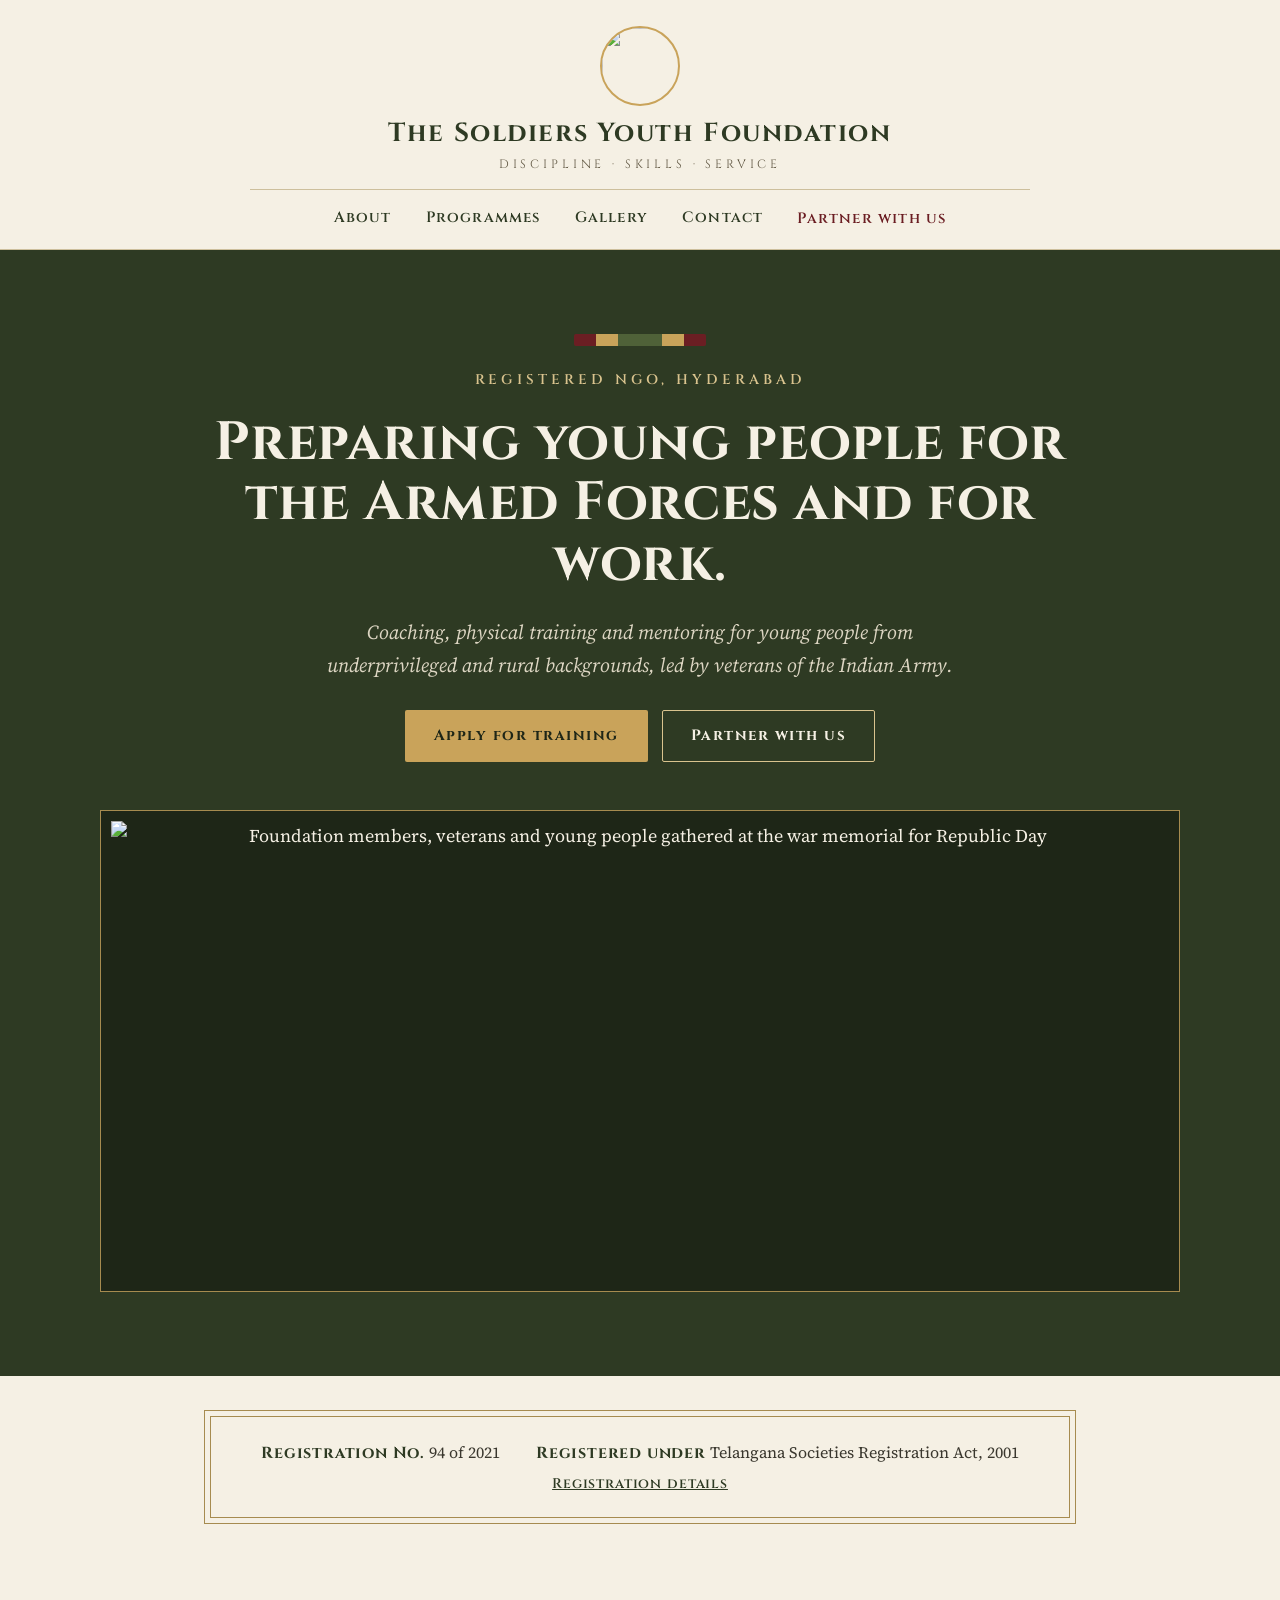
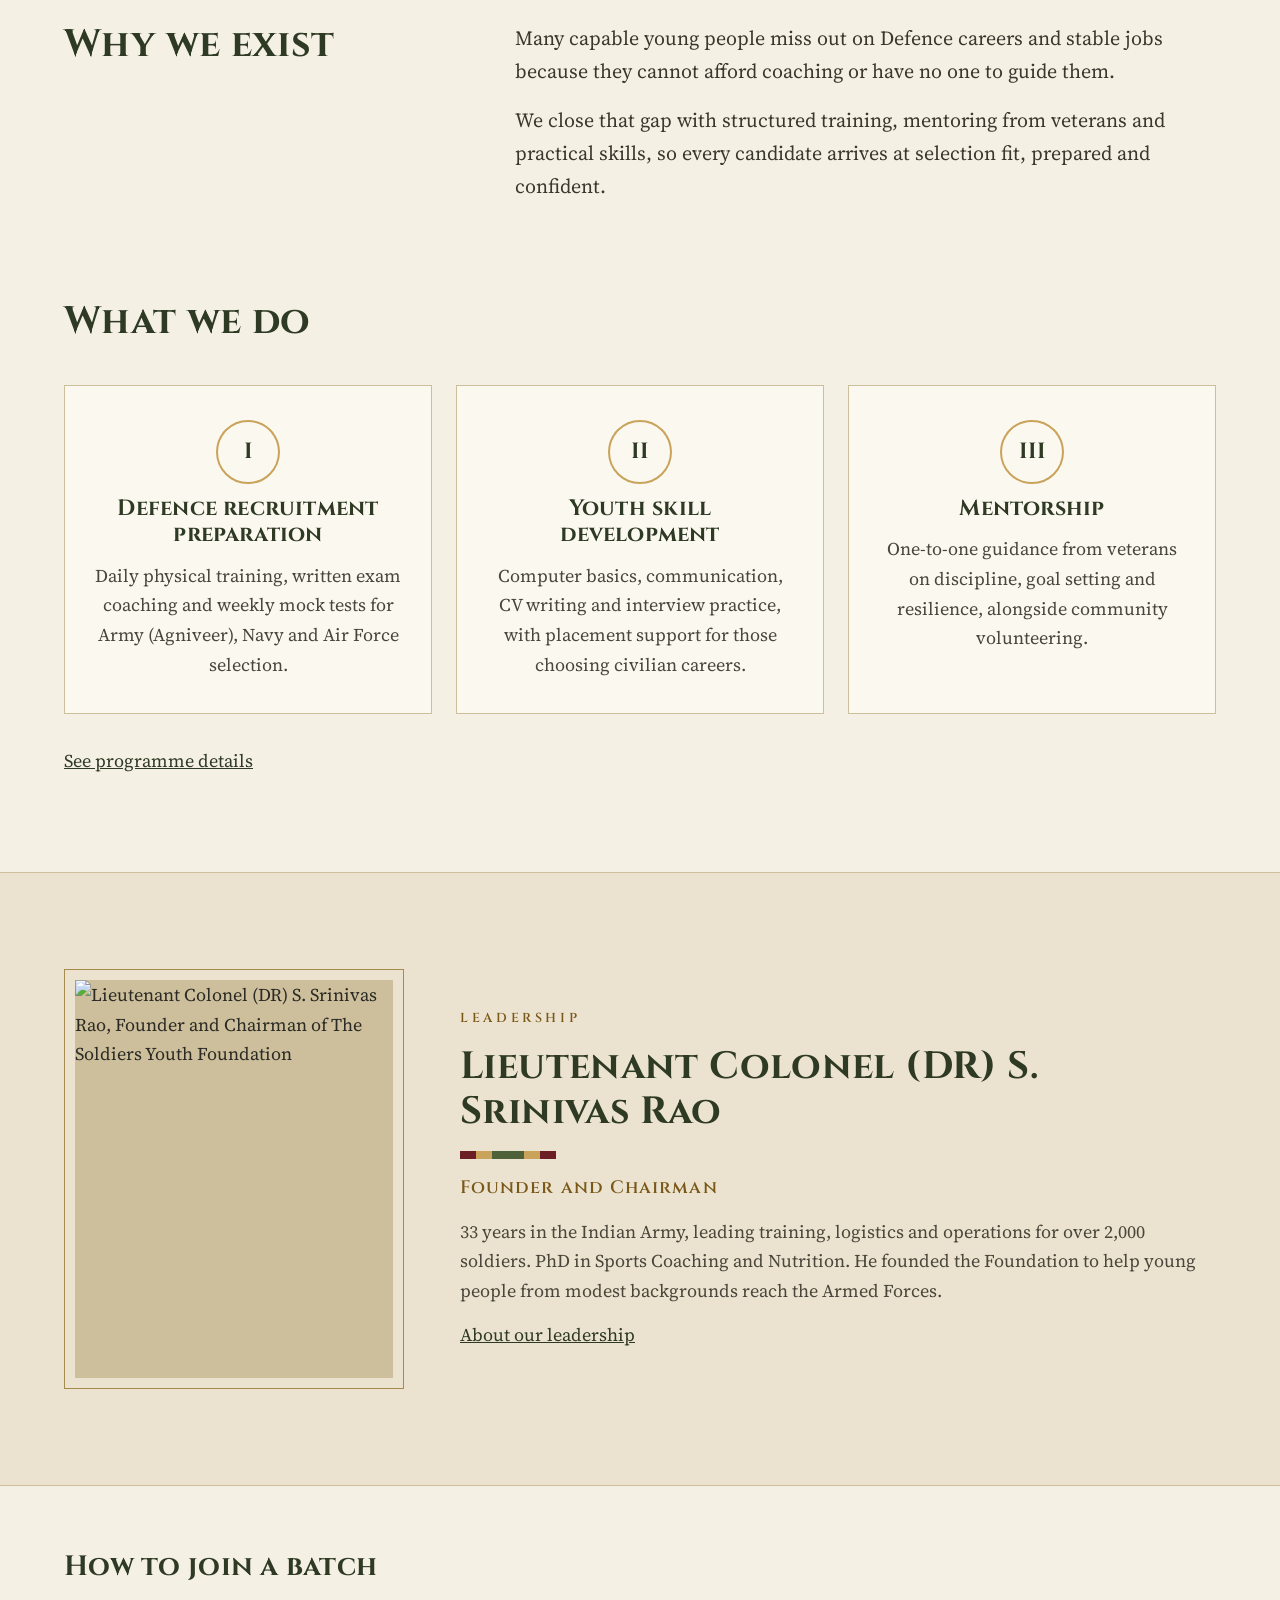
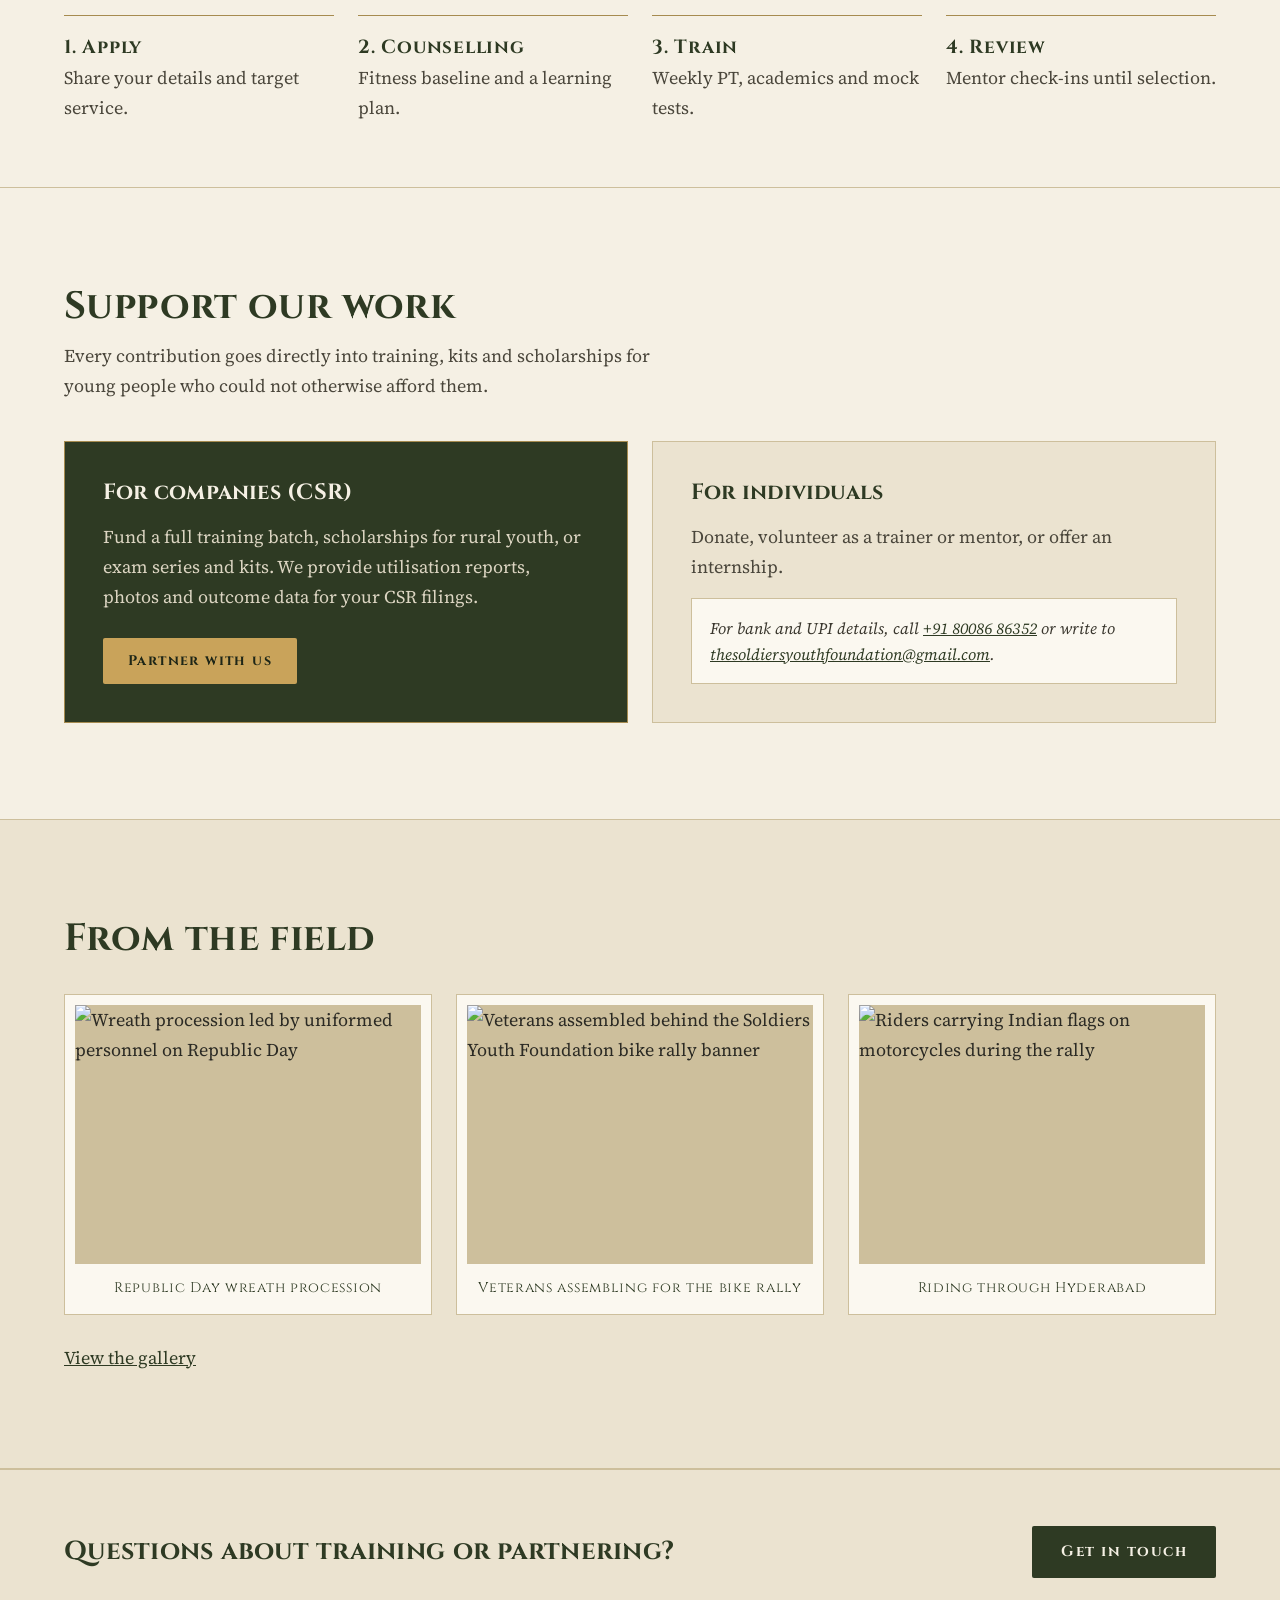
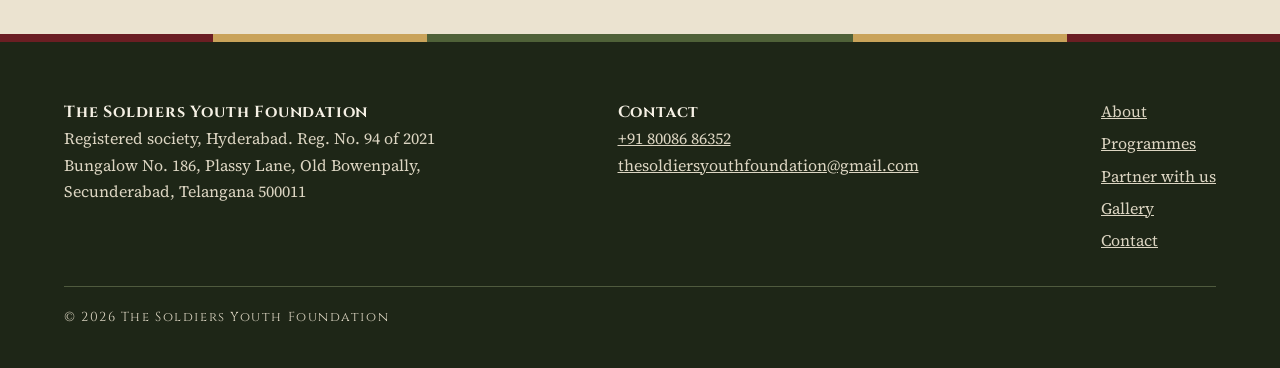
==== commit 098b4f1b: "Apply the Ceremonial design across all pages - Olive, brass, parchment and maroon palette; Cinzel he" ====
--- a/index.html
+++ b/index.html
@@ -6,7 +6,7 @@
   <title>The Soldiers Youth Foundation | Defence recruitment training in Hyderabad</title>
   <meta name="description" content="Hyderabad NGO led by Indian Army veterans. Training and mentoring for young people preparing for Army (Agniveer), Navy and Air Force selection, and for skilled work.">
   <link rel="canonical" href="https://thesoldiersyouthfoundation.com/">
-  <meta name="theme-color" content="#0B2B50">
+  <meta name="theme-color" content="#2E3A23">
   <meta property="og:type" content="website">
   <meta property="og:site_name" content="The Soldiers Youth Foundation">
   <meta property="og:title" content="The Soldiers Youth Foundation | Defence recruitment training in Hyderabad">
@@ -17,7 +17,7 @@
   <link rel="apple-touch-icon" href="apple-touch-icon.png">
   <link rel="preconnect" href="https://fonts.googleapis.com">
   <link rel="preconnect" href="https://fonts.gstatic.com" crossorigin>
-  <link href="https://fonts.googleapis.com/css2?family=Archivo:wght@600;700;800&family=Source+Sans+3:wght@400;500;600&display=swap" rel="stylesheet">
+  <link href="https://fonts.googleapis.com/css2?family=Cinzel:wght@500;600;700;800&family=Source+Serif+4:ital,wght@0,400;0,600;1,400&display=swap" rel="stylesheet">
   <link rel="stylesheet" href="css/site.css">
 <script type="application/ld+json">
 {"@context":"https://schema.org","@type":"NGO","name":"The Soldiers Youth Foundation","url":"https://thesoldiersyouthfoundation.com/","logo":"https://thesoldiersyouthfoundation.com/assets/img/logo.png","telephone":"+91-8008686352","email":"thesoldiersyouthfoundation@gmail.com","foundingDate":"2021","founder":{"@type":"Person","name":"Lieutenant Colonel (DR) S. Srinivas Rao"},"address":{"@type":"PostalAddress","streetAddress":"Bungalow No. 186, Plassy Lane, Old Bowenpally","addressLocality":"Secunderabad","addressRegion":"Telangana","postalCode":"500011","addressCountry":"IN"}}
@@ -29,7 +29,7 @@
   <div class="wrap">
     <a class="brand" href="index.html">
       <img src="assets/img/logo.png" alt="" width="48" height="48">
-      <span><span class="brand__name">The Soldiers Youth Foundation</span><span class="brand__tag">Discipline. Skills. Service.</span></span>
+      <span><span class="brand__name">The Soldiers Youth Foundation</span><span class="brand__tag">Discipline · Skills · Service</span></span>
     </a>
     <nav class="nav" aria-label="Main">
       <a href="about.html">About</a>
@@ -82,17 +82,17 @@
     <h2 class="h2" style="margin-bottom:40px">What we do</h2>
     <div class="row">
       <div class="pcard">
-        <span class="pcard__num">01</span>
+        <span class="pcard__num">I</span>
         <h3 class="h3">Defence recruitment preparation</h3>
         <p>Daily physical training, written exam coaching and weekly mock tests for Army (Agniveer), Navy and Air Force selection.</p>
       </div>
       <div class="pcard">
-        <span class="pcard__num">02</span>
+        <span class="pcard__num">II</span>
         <h3 class="h3">Youth skill development</h3>
         <p>Computer basics, communication, CV writing and interview practice, with placement support for those choosing civilian careers.</p>
       </div>
       <div class="pcard">
-        <span class="pcard__num">03</span>
+        <span class="pcard__num">III</span>
         <h3 class="h3">Mentorship</h3>
         <p>One-to-one guidance from veterans on discipline, goal setting and resilience, alongside community volunteering.</p>
       </div>
--- a/css/site.css
+++ b/css/site.css
@@ -1,22 +1,28 @@
+/* The Soldiers Youth Foundation — Ceremonial theme */
 :root {
-  --navy: #0B2B50;
-  --navy-2: #1C3D63;
-  --accent: #B45309;
-  --accent-dark: #92400E;
-  --text: #1F2937;
-  --text-2: #374151;
-  --muted: #4B5563;
-  --muted-2: #5B6472;
-  --bg: #FFFFFF;
-  --bg-soft: #F3F4F6;
-  --line: #E5E7EB;
-  --line-2: #D1D5DB;
-  --input: #9CA3AF;
-  --on-navy: #D6DEE8;
-  --eyebrow: #F2C48A;
-  --font-head: "Archivo", system-ui, sans-serif;
-  --font-body: "Source Sans 3", system-ui, sans-serif;
+  --olive: #2E3A23;
+  --olive-2: #3B4A2D;
+  --olive-dark: #1E2617;
+  --brass: #C9A35A;
+  --brass-light: #D9C38E;
+  --brass-text: #7A5818;
+  --maroon: #6B1E23;
+  --green: #4F6138;
+  --text: #2B2A24;
+  --text-2: #3A372E;
+  --muted: #4A463B;
+  --muted-2: #5E5540;
+  --bg: #F5F0E4;
+  --bg-soft: #EBE3D0;
+  --paper: #FBF8F0;
+  --line: #CDBF9C;
+  --line-2: #A68B4F;
+  --input: #857A5E;
+  --on-olive: #DCD5C2;
+  --font-head: "Cinzel", Georgia, serif;
+  --font-body: "Source Serif 4", Georgia, serif;
   --wrap: 1200px;
+  --ribbon: linear-gradient(to right, var(--maroon) 0 16.66%, var(--brass) 16.66% 33.33%, var(--green) 33.33% 66.66%, var(--brass) 66.66% 83.33%, var(--maroon) 83.33% 100%);
 }
 
 *, *::before, *::after { box-sizing: border-box; }
@@ -24,82 +30,93 @@
 body {
   margin: 0;
   font-family: var(--font-body);
-  font-size: 17px;
-  line-height: 1.6;
+  font-size: 18px;
+  line-height: 1.65;
   color: var(--text);
   background: var(--bg);
   -webkit-font-smoothing: antialiased;
 }
 img { max-width: 100%; height: auto; display: block; }
-a { color: var(--navy); }
-a:hover { color: var(--accent); }
-:focus-visible { outline: 3px solid var(--accent); outline-offset: 2px; }
-h1, h2, h3, h4 { font-family: var(--font-head); color: var(--navy); margin: 0; line-height: 1.15; }
+a { color: var(--olive); }
+a:hover { color: var(--maroon); }
+:focus-visible { outline: 3px solid var(--maroon); outline-offset: 2px; }
+h1, h2, h3, h4 { font-family: var(--font-head); color: var(--olive); margin: 0; line-height: 1.2; letter-spacing: 0.01em; }
 p { margin: 0; }
 
 .wrap { max-width: var(--wrap); margin: 0 auto; padding: 0 24px; }
 .section { padding: 96px 0; }
-.section--soft { background: var(--bg-soft); }
+.section--soft { background: var(--bg-soft); border-top: 1px solid var(--line); border-bottom: 1px solid var(--line); }
 .section--tight { padding: 64px 0; }
-.h2 { font-weight: 700; font-size: 36px; }
-.h3 { font-weight: 700; font-size: 23px; }
-.lead { font-size: 19px; color: var(--text-2); }
+.h2 { font-weight: 700; font-size: 38px; }
+.h3 { font-weight: 700; font-size: 22px; }
+.lead { font-size: 20px; color: var(--text-2); }
 .muted { color: var(--muted); }
 .small { font-size: 15px; color: var(--muted-2); }
-.eyebrow { font-size: 14px; font-weight: 600; letter-spacing: .12em; text-transform: uppercase; color: var(--muted-2); }
+.eyebrow { font-family: var(--font-head); font-size: 13px; font-weight: 600; letter-spacing: 0.28em; text-transform: uppercase; color: var(--brass-text); }
 .stack { display: flex; flex-direction: column; gap: 16px; }
 .row { display: flex; flex-wrap: wrap; gap: 24px; }
 .skip { position: absolute; left: -9999px; }
-.skip:focus { left: 16px; top: 16px; background: #fff; padding: 8px 12px; z-index: 10; }
+.skip:focus { left: 16px; top: 16px; background: var(--paper); padding: 8px 12px; z-index: 10; }
 .visually-hidden { position: absolute; width: 1px; height: 1px; overflow: hidden; clip: rect(0 0 0 0); white-space: nowrap; }
 
 /* Buttons */
 .btn {
-  display: inline-block; text-decoration: none; font: inherit; font-weight: 600;
-  padding: 14px 26px; border-radius: 6px; border: 1.5px solid transparent; cursor: pointer;
-  line-height: 1.3;
-}
-.btn--accent { background: var(--accent); color: #fff; }
-.btn--accent:hover { background: var(--accent-dark); color: #fff; }
-.btn--navy { background: var(--navy); color: #fff; }
-.btn--navy:hover { background: var(--navy-2); color: #fff; }
-.btn--ghost-light { border-color: #fff; color: #fff; }
-.btn--ghost-light:hover { background: #fff; color: var(--navy); }
-.btn--ghost { border-color: var(--navy); color: var(--navy); }
-.btn--ghost:hover { background: var(--navy); color: #fff; }
-.btn--white { background: #fff; color: var(--navy); }
-.btn--white:hover { background: var(--bg-soft); color: var(--navy); }
-
-/* Header */
-.site-header { border-bottom: 1px solid var(--line); background: #fff; }
-.site-header .wrap { padding-top: 14px; padding-bottom: 14px; display: flex; flex-wrap: wrap; align-items: center; justify-content: space-between; gap: 12px 24px; }
-.brand { display: flex; align-items: center; gap: 12px; text-decoration: none; color: var(--navy); }
-.brand img { width: 48px; height: 48px; border-radius: 50%; }
-.brand__name { font-family: var(--font-head); font-weight: 700; font-size: 17px; line-height: 1.2; display: block; }
-.brand__tag { font-size: 13px; color: var(--muted-2); display: block; }
-.nav { display: flex; flex-wrap: wrap; align-items: center; gap: 4px 24px; font-size: 16px; font-weight: 500; }
-.nav a { text-decoration: none; padding: 10px 0; border-bottom: 2px solid transparent; }
-.nav a[aria-current="page"] { color: var(--accent); border-bottom-color: var(--accent); }
-.nav .btn { padding: 11px 20px; border: none; }
-.nav .btn[aria-current="page"] { background: var(--accent); color: #fff; }
+  display: inline-block; text-decoration: none; font-family: var(--font-head); font-weight: 700; font-size: 15px;
+  letter-spacing: 0.1em; padding: 15px 28px; border-radius: 2px; border: 1.5px solid transparent; cursor: pointer;
+  line-height: 1.3; text-align: center;
+}
+.btn--accent { background: var(--brass); color: var(--olive-dark); }
+.btn--accent:hover { background: var(--brass-light); color: var(--olive-dark); }
+.btn--navy { background: var(--olive); color: var(--bg); }
+.btn--navy:hover { background: var(--olive-2); color: var(--bg); }
+.btn--ghost-light { border-color: var(--brass-light); color: var(--bg); }
+.btn--ghost-light:hover { background: var(--brass-light); color: var(--olive-dark); }
+.btn--ghost { border-color: var(--olive); color: var(--olive); }
+.btn--ghost:hover { background: var(--olive); color: var(--bg); }
+.btn--white { background: var(--brass); color: var(--olive-dark); }
+.btn--white:hover { background: var(--brass-light); color: var(--olive-dark); }
+
+/* Header: centred crest */
+.site-header { background: var(--bg); border-bottom: 1px solid var(--line); }
+.site-header .wrap { padding-top: 26px; padding-bottom: 0; display: flex; flex-direction: column; align-items: center; gap: 14px; text-align: center; }
+.brand { display: flex; flex-direction: column; align-items: center; gap: 12px; text-decoration: none; color: var(--olive); }
+.brand img { width: 80px; height: 80px; border-radius: 50%; border: 2px solid var(--brass); }
+.brand > span { display: flex; flex-direction: column; align-items: center; gap: 6px; }
+.brand__name { font-family: var(--font-head); font-weight: 700; font-size: 26px; letter-spacing: 0.06em; line-height: 1.2; display: block; }
+.brand__tag { font-family: var(--font-head); font-size: 12px; letter-spacing: 0.32em; text-transform: uppercase; color: var(--muted-2); display: block; }
+.nav {
+  display: flex; flex-wrap: wrap; justify-content: center; align-items: center; gap: 0 34px;
+  width: 100%; max-width: 780px; border-top: 1px solid var(--line); padding: 4px 0;
+  font-family: var(--font-head); font-size: 15px; font-weight: 600; letter-spacing: 0.08em;
+}
+.nav a { text-decoration: none; padding: 12px 0; border-bottom: 2px solid transparent; }
+.nav a[aria-current="page"] { color: var(--maroon); border-bottom-color: var(--brass); }
+.nav .btn { background: transparent; color: var(--maroon); border: none; border-bottom: 2px solid transparent; padding: 12px 0; font-size: 15px; letter-spacing: 0.08em; font-weight: 600; border-radius: 0; }
+.nav .btn:hover { background: transparent; color: var(--olive); }
+.nav .btn[aria-current="page"] { background: transparent; color: var(--maroon); border-bottom-color: var(--brass); }
 
 /* Hero */
-.hero { background: var(--navy); color: #fff; }
-.hero .wrap { padding-top: 88px; padding-bottom: 88px; display: flex; flex-wrap: wrap; align-items: center; gap: 56px; }
+.hero { background: var(--olive); color: var(--bg); }
+.hero .wrap { padding-top: 84px; padding-bottom: 84px; display: flex; flex-direction: column; align-items: center; gap: 48px; text-align: center; }
 .hero--short .wrap { padding-top: 72px; padding-bottom: 72px; }
-.hero__text { flex: 1 1 440px; min-width: 0; display: flex; flex-direction: column; gap: 22px; }
-.hero__eyebrow { font-size: 14px; font-weight: 600; letter-spacing: .12em; text-transform: uppercase; color: var(--eyebrow); }
-.hero h1 { color: #fff; font-weight: 800; font-size: 52px; line-height: 1.08; letter-spacing: -0.01em; max-width: 720px; }
-.hero__sub { font-size: 19px; color: var(--on-navy); max-width: 560px; }
-.hero__actions { display: flex; flex-wrap: wrap; gap: 12px; margin-top: 6px; }
-.hero__media { flex: 1 1 420px; min-width: 0; }
-.hero__media img { width: 100%; height: 400px; object-fit: cover; border-radius: 8px; }
+.hero__text { width: 100%; max-width: 940px; display: flex; flex-direction: column; align-items: center; gap: 22px; }
+.hero__text::before { content: ""; display: block; width: 132px; height: 12px; border-radius: 2px; background: var(--ribbon); }
+.hero__eyebrow { font-family: var(--font-head); font-size: 14px; font-weight: 600; letter-spacing: 0.28em; text-transform: uppercase; color: var(--brass-light); }
+.hero h1 { color: var(--bg); font-weight: 700; font-size: 54px; line-height: 1.12; }
+.hero__sub { font-size: 20px; font-style: italic; color: var(--on-olive); max-width: 680px; }
+.hero__actions { display: flex; flex-wrap: wrap; justify-content: center; gap: 14px; margin-top: 6px; }
+.hero__media { width: 100%; max-width: 1080px; border: 1px solid var(--line-2); padding: 10px; background: var(--olive-dark); }
+.hero__media img { width: 100%; height: 460px; object-fit: cover; }
 
 /* Credentials strip */
-.creds { background: var(--bg-soft); border-bottom: 1px solid var(--line); }
-.creds .wrap { padding-top: 20px; padding-bottom: 20px; display: flex; flex-wrap: wrap; gap: 8px 36px; font-size: 15px; color: var(--text-2); align-items: center; }
-.creds strong { color: var(--navy); }
-.creds a { font-weight: 600; }
+.creds { background: var(--bg); }
+.creds { padding: 0 24px; }
+.creds .wrap {
+  max-width: 860px; margin: 40px auto 8px; padding: 22px 28px; border: 1px solid var(--line-2); outline: 1px solid var(--line-2); outline-offset: 5px;
+  display: flex; flex-wrap: wrap; justify-content: center; align-items: center; gap: 6px 36px; text-align: center; font-size: 16px; color: var(--text-2);
+}
+.creds strong { font-family: var(--font-head); color: var(--olive); letter-spacing: 0.05em; }
+.creds a { font-family: var(--font-head); font-weight: 600; font-size: 14px; letter-spacing: 0.06em; }
 
 /* Split section */
 .split { display: flex; flex-wrap: wrap; gap: 40px; }
@@ -107,127 +124,144 @@
 .split__body { flex: 2 1 520px; min-width: 0; }
 
 /* Programme cards */
-.pcard { flex: 1 1 300px; min-width: 0; border-top: 3px solid var(--navy); padding-top: 24px; display: flex; flex-direction: column; gap: 12px; }
-.pcard__num { font-family: var(--font-head); font-weight: 700; font-size: 15px; color: var(--accent); }
-.pcard p { color: var(--muted); }
+.pcard {
+  flex: 1 1 300px; min-width: 0; background: var(--paper); border: 1px solid var(--line);
+  padding: 34px 30px; display: flex; flex-direction: column; align-items: center; gap: 12px; text-align: center;
+}
+.pcard__num {
+  width: 64px; height: 64px; border-radius: 50%; border: 2px solid var(--brass);
+  display: flex; align-items: center; justify-content: center;
+  font-family: var(--font-head); font-weight: 700; font-size: 22px; color: var(--olive);
+}
+.pcard p, .pcard .muted { color: var(--muted); }
 
 /* Chairman */
 .person { display: flex; flex-wrap: wrap; align-items: center; gap: 56px; }
-.person__photo { flex: 0 1 340px; min-width: 0; }
-.person__photo img { width: 100%; aspect-ratio: 1 / 1; object-fit: cover; border-radius: 8px; background: var(--line); }
+.person__photo { flex: 0 1 340px; min-width: 0; border: 1px solid var(--line-2); padding: 10px; background: var(--bg-soft); }
+.person__photo img { width: 100%; aspect-ratio: 4 / 5; object-fit: cover; background: var(--line); }
 .person__text { flex: 1 1 440px; min-width: 0; display: flex; flex-direction: column; gap: 14px; }
-.person__role { font-weight: 600; color: var(--text-2); }
+.person__text .h2 { line-height: 1.2; }
+.person__text .h2::after, .person__text .h3::after { content: ""; display: block; width: 96px; height: 8px; margin-top: 16px; background: var(--ribbon); }
+.person__role { font-family: var(--font-head); font-weight: 600; letter-spacing: 0.06em; color: var(--brass-text); }
 
 /* Steps */
 .steps { margin: 0; padding: 0; list-style: none; display: flex; flex-wrap: wrap; gap: 24px; }
-.steps li { flex: 1 1 220px; min-width: 0; }
-.steps strong { display: block; color: var(--navy); font-family: var(--font-head); }
+.steps li { flex: 1 1 220px; min-width: 0; border-top: 1px solid var(--line-2); padding-top: 16px; }
+.steps strong { display: block; color: var(--olive); font-family: var(--font-head); font-size: 19px; letter-spacing: 0.04em; }
 .steps span { color: var(--muted); }
 .steps--col { flex-direction: column; gap: 14px; }
 .steps--col li { flex: none; }
 
 /* Panels */
-.panel { flex: 1 1 440px; min-width: 0; border-radius: 8px; padding: 36px; display: flex; flex-direction: column; gap: 16px; }
-.panel--navy { background: var(--navy); color: #fff; }
-.panel--navy h3 { color: #fff; }
-.panel--navy p { color: var(--on-navy); }
-.panel--line { border: 1px solid var(--line-2); background: #fff; }
-.panel--white { background: #fff; }
+.panel { flex: 1 1 440px; min-width: 0; padding: 38px; display: flex; flex-direction: column; gap: 16px; }
+.panel--navy { background: var(--olive); color: var(--bg); border: 1px solid var(--line-2); }
+.panel--navy h3 { color: var(--bg); }
+.panel--navy p { color: var(--on-olive); }
+.panel--line { border: 1px solid var(--line); background: var(--bg-soft); }
+.panel--white { background: var(--paper); border: 1px solid var(--line); }
 .panel .actions { display: flex; flex-wrap: wrap; gap: 12px; margin-top: auto; padding-top: 8px; }
-.panel .btn { padding: 12px 22px; }
-.note { font-size: 15px; color: var(--text-2); background: var(--bg-soft); border-radius: 6px; padding: 16px 18px; }
+.panel .btn { padding: 13px 24px; font-size: 14px; }
+.note { font-size: 16px; font-style: italic; color: var(--text-2); background: var(--paper); border: 1px solid var(--line); padding: 16px 18px; }
 
 /* Cards */
-.card { flex: 1 1 260px; min-width: 0; background: #fff; border-radius: 8px; padding: 28px; display: flex; flex-direction: column; gap: 8px; }
-.card .eyebrow { font-size: 13px; }
-.card__title { font-family: var(--font-head); font-weight: 600; font-size: 20px; color: var(--navy); line-height: 1.3; }
-
-/* Feature grid (programmes page) */
-.prog { display: flex; flex-wrap: wrap; gap: 32px 56px; padding: 40px 0; }
+.card { flex: 1 1 260px; min-width: 0; background: var(--paper); border: 1px solid var(--line); padding: 30px; display: flex; flex-direction: column; gap: 8px; }
+.card .eyebrow { font-size: 12px; }
+.card__title { font-family: var(--font-head); font-weight: 600; font-size: 20px; color: var(--olive); line-height: 1.4; }
+
+/* Programmes page */
+.prog { display: flex; flex-wrap: wrap; gap: 32px 56px; padding: 44px 0; }
 .prog + .prog { border-top: 1px solid var(--line); }
-.prog__head { flex: 1 1 320px; min-width: 0; display: flex; flex-direction: column; gap: 10px; }
+.prog__head { flex: 1 1 320px; min-width: 0; display: flex; flex-direction: column; align-items: flex-start; gap: 12px; }
 .prog__items { flex: 2 1 560px; min-width: 0; display: grid; grid-template-columns: repeat(auto-fit, minmax(180px, 1fr)); gap: 24px; }
 .prog__items div { border-top: 1px solid var(--line-2); padding-top: 16px; }
-.prog__items strong { display: block; color: var(--navy); }
+.prog__items strong { display: block; color: var(--olive); font-family: var(--font-head); font-size: 16px; letter-spacing: 0.03em; }
 .prog__items span { color: var(--muted); font-size: 16px; }
 
 /* List rows */
 .rows { list-style: none; margin: 0; padding: 0; }
 .rows li { padding: 16px 0; border-bottom: 1px solid var(--line); }
 .rows li:last-child { border-bottom: 0; }
-.rows strong { color: var(--navy); }
+.rows strong { color: var(--olive); }
 
 /* Key-value table */
 .kv { width: 100%; border-collapse: collapse; font-size: 16px; }
-.kv th { text-align: left; color: var(--navy); font-weight: 600; padding: 10px 16px 10px 0; vertical-align: top; width: 42%; }
-.kv td { padding: 10px 0; color: var(--text-2); }
+.kv th { text-align: left; font-family: var(--font-head); color: var(--olive); font-weight: 600; font-size: 14px; letter-spacing: 0.04em; padding: 12px 16px 12px 0; vertical-align: top; width: 42%; }
+.kv td { padding: 12px 0; color: var(--text-2); }
 .kv tr + tr th, .kv tr + tr td { border-top: 1px solid var(--line); }
 
 /* Gallery */
 .chips { display: flex; flex-wrap: wrap; gap: 10px; margin: 32px 0; }
-.chip { font: inherit; font-size: 15px; font-weight: 600; padding: 9px 18px; border-radius: 999px; border: 1px solid var(--line-2); background: #fff; color: var(--navy); cursor: pointer; }
-.chip[aria-pressed="true"] { background: var(--navy); border-color: var(--navy); color: #fff; }
-.grid { display: grid; grid-template-columns: repeat(auto-fill, minmax(280px, 1fr)); gap: 24px 16px; }
-.grid figure { margin: 0; }
-.grid img { width: 100%; aspect-ratio: 3 / 2; object-fit: cover; border-radius: 8px; background: var(--line); }
-.grid figcaption { font-size: 15px; color: var(--muted); margin-top: 8px; }
+.chip { font-family: var(--font-head); font-size: 14px; font-weight: 600; letter-spacing: 0.06em; padding: 10px 20px; border-radius: 2px; border: 1px solid var(--line-2); background: var(--paper); color: var(--olive); cursor: pointer; min-height: 44px; }
+.chip[aria-pressed="true"] { background: var(--olive); border-color: var(--olive); color: var(--bg); }
+.grid { display: grid; grid-template-columns: repeat(auto-fill, minmax(280px, 1fr)); gap: 28px 24px; }
+.grid figure { margin: 0; background: var(--paper); border: 1px solid var(--line); padding: 10px; }
+.grid img { width: 100%; aspect-ratio: 4 / 3; object-fit: cover; background: var(--line); }
+.grid figcaption { font-family: var(--font-head); font-size: 14px; letter-spacing: 0.05em; color: var(--olive); text-align: center; padding: 12px 4px 4px; }
 .grid [hidden] { display: none; }
-.video { position: relative; aspect-ratio: 16 / 9; border-radius: 8px; overflow: hidden; background: #000; }
+.video { position: relative; aspect-ratio: 4 / 3; overflow: hidden; background: #000; }
 .video iframe { position: absolute; inset: 0; width: 100%; height: 100%; border: 0; }
 
 /* CTA band */
-.band { background: var(--bg-soft); }
+.band { background: var(--bg-soft); border-top: 1px solid var(--line); }
 .band .wrap { padding-top: 56px; padding-bottom: 56px; display: flex; flex-wrap: wrap; align-items: center; justify-content: space-between; gap: 20px; }
-.band h2 { font-size: 28px; font-weight: 700; }
+.band h2 { font-size: 26px; font-weight: 700; }
 .band .actions { display: flex; flex-wrap: wrap; gap: 12px; }
 
-/* Contact + forms */
+/* Contact and forms */
 .contact-list { display: flex; flex-direction: column; gap: 14px; }
-.contact-list strong { display: block; color: var(--navy); }
+.contact-list strong { display: block; font-family: var(--font-head); color: var(--olive); letter-spacing: 0.05em; }
 .form { display: flex; flex-direction: column; gap: 16px; }
-.form--boxed { background: var(--bg-soft); border-radius: 8px; padding: 28px; }
-.form label { display: flex; flex-direction: column; gap: 6px; font-weight: 600; color: var(--text-2); font-size: 15px; }
+.form--boxed { background: var(--bg-soft); border: 1px solid var(--line); padding: 30px; }
+.form label { display: flex; flex-direction: column; gap: 6px; font-weight: 600; color: var(--text-2); font-size: 16px; }
 .form input, .form select, .form textarea {
-  font: inherit; font-weight: 400; color: var(--text); padding: 12px 14px; border: 1px solid var(--input); border-radius: 6px; background: #fff; width: 100%;
+  font: inherit; font-weight: 400; font-size: 17px; color: var(--text); padding: 12px 14px; border: 1px solid var(--input); border-radius: 2px; background: #FFFDF7; width: 100%;
 }
 .form textarea { resize: vertical; }
 .form .pair { display: grid; grid-template-columns: repeat(auto-fit, minmax(200px, 1fr)); gap: 16px; }
-.form .check { flex-direction: row; align-items: flex-start; gap: 10px; font-weight: 400; font-size: 14px; color: var(--text-2); }
-.form .check input { width: 18px; height: 18px; margin-top: 2px; flex: none; }
+.form .check { flex-direction: row; align-items: flex-start; gap: 10px; font-weight: 400; font-size: 15px; color: var(--text-2); }
+.form .check input { width: 18px; height: 18px; margin-top: 3px; flex: none; accent-color: var(--olive); }
 .form button { align-self: flex-start; }
-.form__status { font-size: 15px; min-height: 1.4em; }
-.form__status.is-ok { color: #15803D; }
-.form__status.is-err { color: #B91C1C; }
+.form__status { font-size: 16px; min-height: 1.4em; }
+.form__status.is-ok { color: #2F5D1E; }
+.form__status.is-err { color: var(--maroon); }
 .hp { display: none; }
-.map { width: 100%; height: 280px; border: 0; border-radius: 8px; background: var(--line); }
+.map { width: 100%; height: 280px; border: 1px solid var(--line-2); padding: 0; background: var(--line); }
 
 /* Impact stats */
-.section--navy { background: var(--navy); color: #fff; }
-.section--navy .h2 { color: #fff; }
-.section--navy .small { color: var(--on-navy); }
+.section--navy { background: var(--olive); color: var(--bg); }
+.section--navy .h2 { color: var(--bg); text-align: center; }
+.section--navy .small { color: var(--on-olive); text-align: center; }
 .stats { display: grid; grid-template-columns: repeat(auto-fit, minmax(200px, 1fr)); gap: 32px; }
-.stat { display: flex; flex-direction: column; gap: 6px; border-top: 3px solid var(--eyebrow); padding-top: 20px; }
-.stat__value { font-family: var(--font-head); font-weight: 800; font-size: 48px; line-height: 1; color: var(--eyebrow); }
-.stat__label { color: var(--on-navy); }
+.stat { display: flex; flex-direction: column; align-items: center; gap: 6px; border-top: 1px solid var(--line-2); padding-top: 22px; text-align: center; }
+.stat__value { font-family: var(--font-head); font-weight: 700; font-size: 48px; line-height: 1; color: var(--brass-light); }
+.stat__label { color: var(--on-olive); }
 [hidden] { display: none !important; }
 
 /* Footer */
-.site-footer { background: var(--navy); color: var(--on-navy); font-size: 15px; }
-.site-footer .wrap { padding-top: 48px; padding-bottom: 40px; display: flex; flex-wrap: wrap; justify-content: space-between; gap: 32px; }
-.site-footer strong { color: #fff; }
-.site-footer a { color: var(--on-navy); }
-.site-footer a:hover { color: #fff; }
+.site-footer { background: var(--olive-dark); color: var(--on-olive); font-size: 16px; }
+.site-footer::before { content: ""; display: block; height: 8px; background: var(--ribbon); }
+.site-footer .wrap { padding-top: 56px; padding-bottom: 40px; display: flex; flex-wrap: wrap; justify-content: space-between; gap: 32px; }
+.site-footer strong { font-family: var(--font-head); color: var(--bg); letter-spacing: 0.05em; }
+.site-footer a { color: var(--on-olive); }
+.site-footer a:hover { color: var(--brass-light); }
 .site-footer nav { display: flex; flex-direction: column; gap: 6px; }
-.site-footer .copy { flex-basis: 100%; border-top: 1px solid rgba(255,255,255,.15); padding-top: 20px; }
+.site-footer .copy { flex-basis: 100%; border-top: 1px solid #4F5A3E; padding-top: 20px; font-family: var(--font-head); font-size: 13px; letter-spacing: 0.12em; }
 
 @media (max-width: 720px) {
+  body { font-size: 17px; }
   .section { padding: 64px 0; }
+  .site-header .wrap { padding-top: 20px; }
+  .brand img { width: 64px; height: 64px; }
+  .brand__name { font-size: 20px; }
+  .brand__tag { font-size: 11px; letter-spacing: 0.22em; }
+  .nav { gap: 0 20px; font-size: 14px; }
   .hero .wrap { padding-top: 56px; padding-bottom: 56px; gap: 32px; }
-  .hero h1 { font-size: 36px; }
-  .hero__sub, .lead { font-size: 17px; }
+  .hero h1 { font-size: 32px; }
+  .hero__sub, .lead { font-size: 18px; }
   .hero__media img { height: 240px; }
   .h2 { font-size: 28px; }
-  .panel { padding: 24px; }
+  .panel { padding: 26px; }
   .person { gap: 32px; }
-  .nav { gap: 4px 18px; font-size: 15px; }
-}
+  .creds .wrap { padding: 18px 16px; }
+  .btn { padding: 14px 22px; }
+}
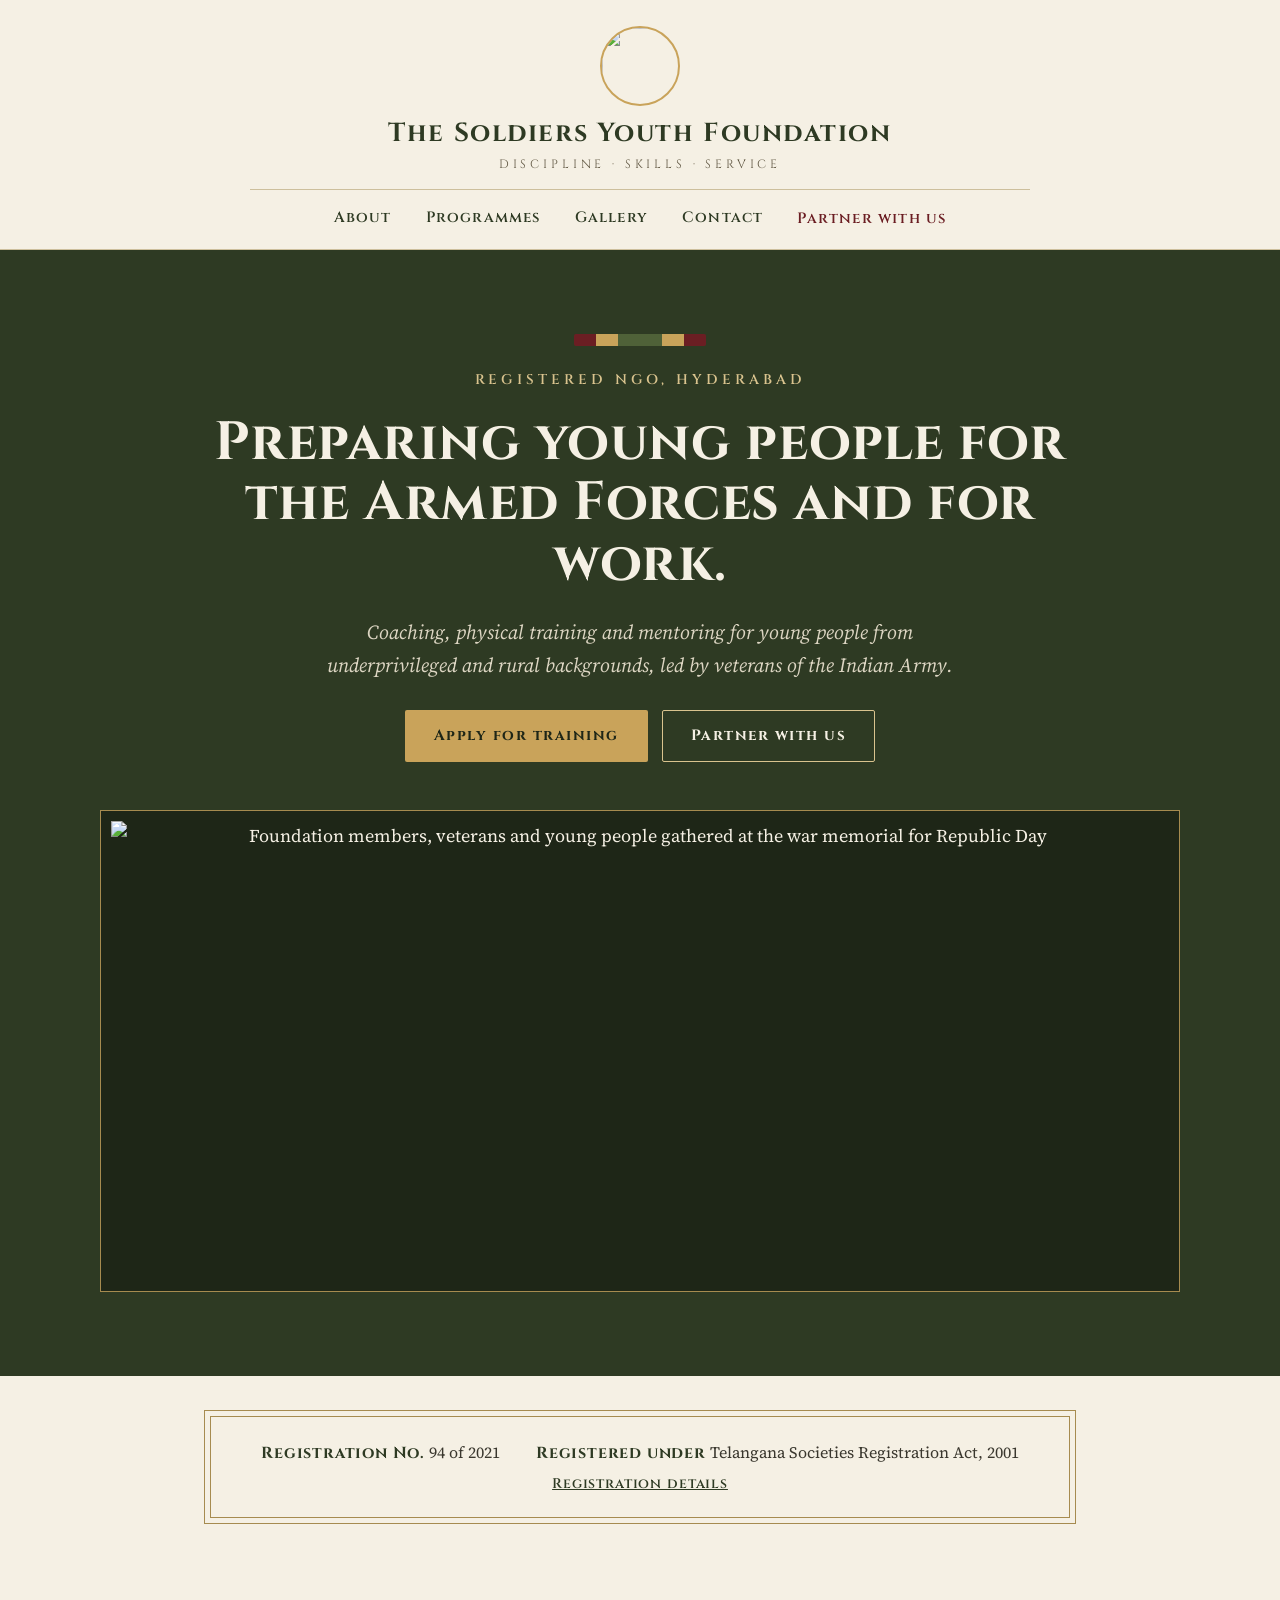
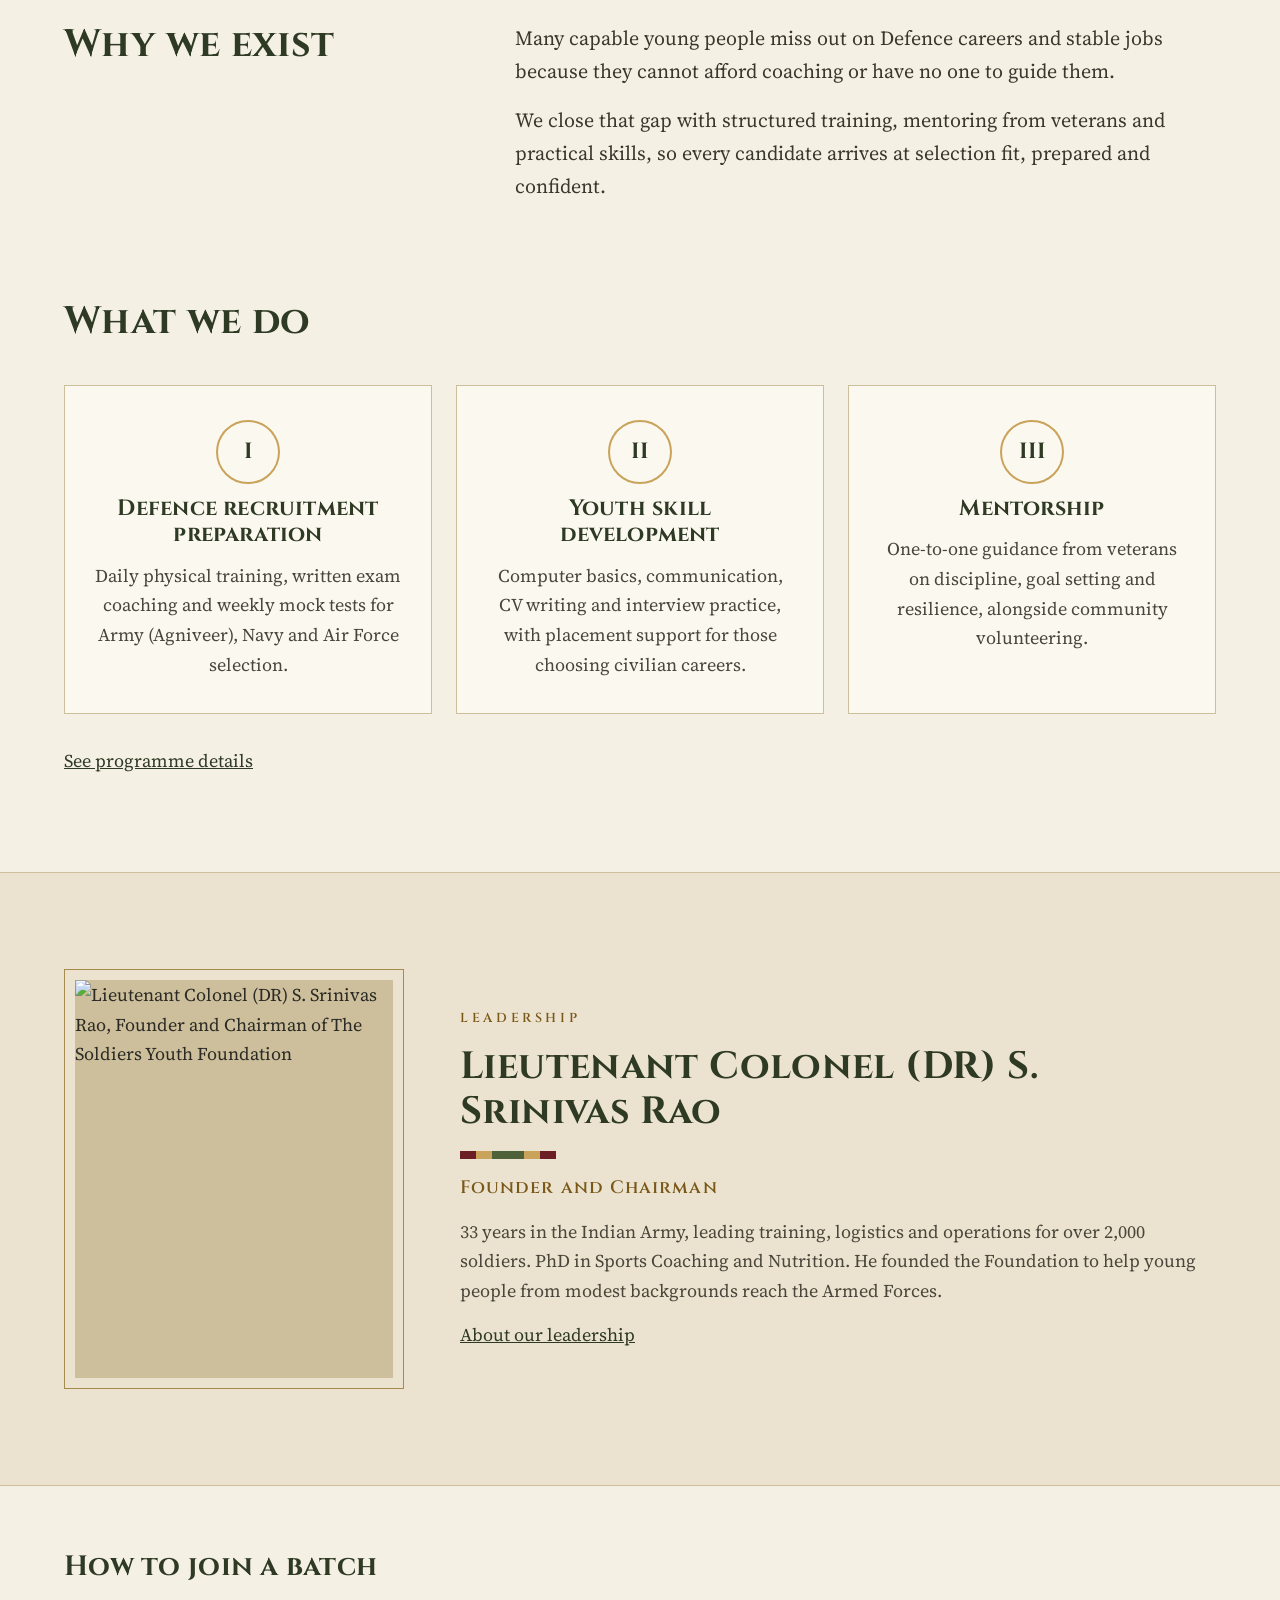
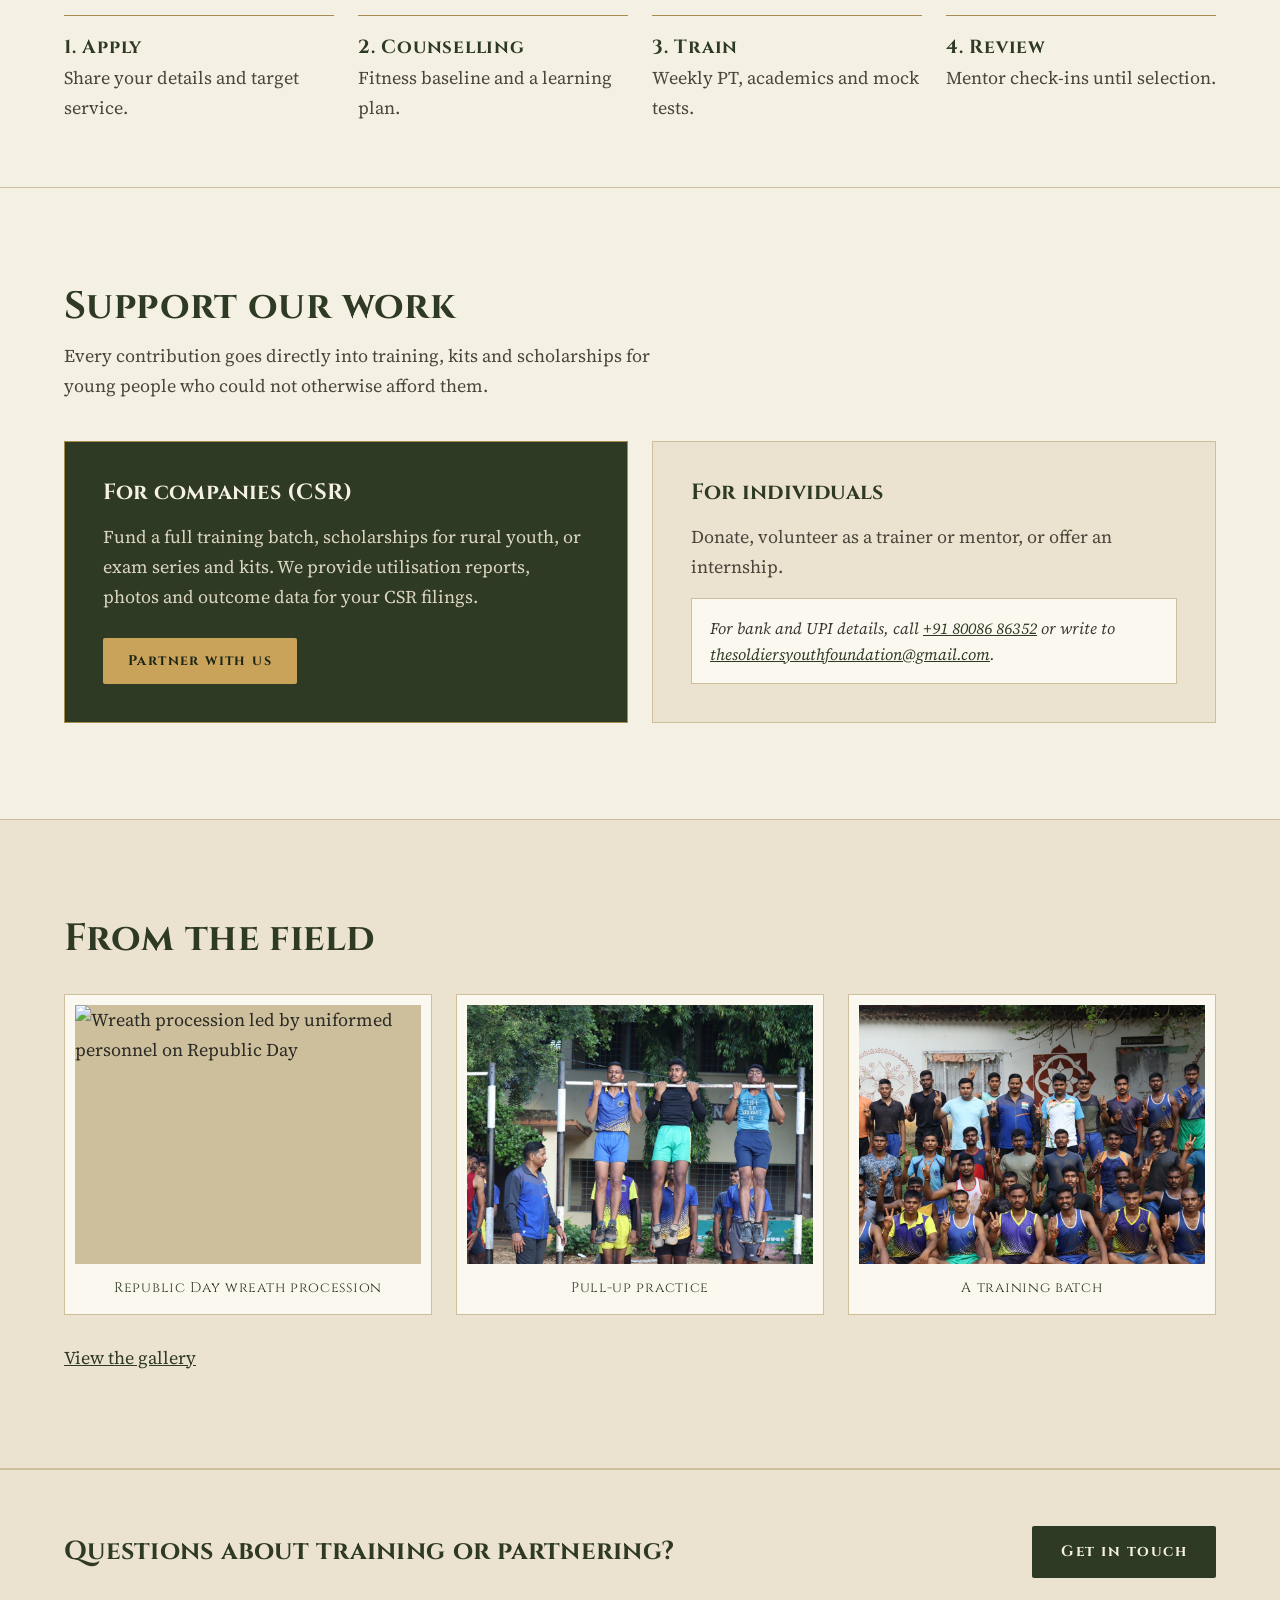
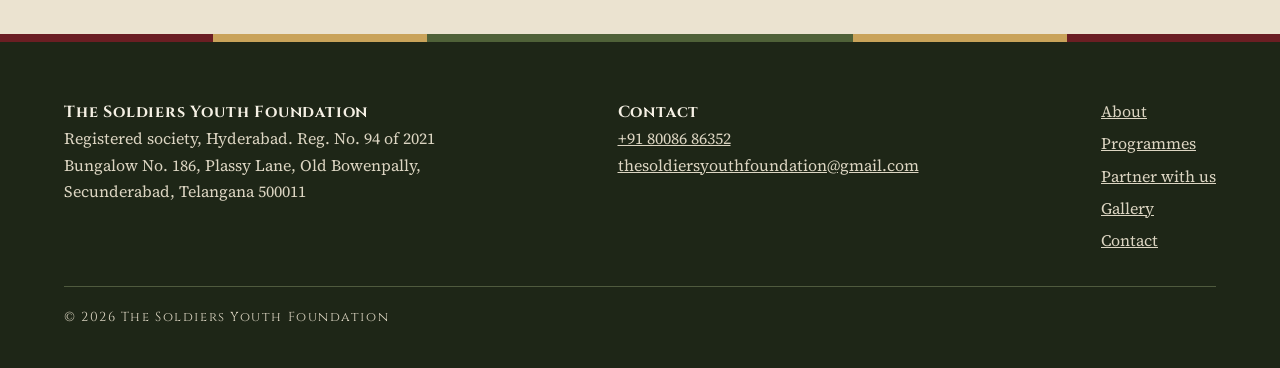
==== commit 47f95d01: "Add training photos, press coverage and 13 training videos - Gallery: 5 training/seminar photos, 3 n" ====
--- a/index.html
+++ b/index.html
@@ -158,8 +158,8 @@
     <h2 class="h2" id="field" style="margin-bottom:32px">From the field</h2>
     <div class="grid">
       <figure><img src="assets/img/gallery/republic-day-wreath-procession.jpg" width="1200" height="800" loading="lazy" alt="Wreath procession led by uniformed personnel on Republic Day"><figcaption>Republic Day wreath procession</figcaption></figure>
-      <figure><img src="assets/img/gallery/bike-rally-assembly.jpg" width="1200" height="800" loading="lazy" alt="Veterans assembled behind the Soldiers Youth Foundation bike rally banner"><figcaption>Veterans assembling for the bike rally</figcaption></figure>
-      <figure><img src="assets/img/gallery/bike-rally-riders.jpg" width="1200" height="800" loading="lazy" alt="Riders carrying Indian flags on motorcycles during the rally"><figcaption>Riding through Hyderabad</figcaption></figure>
+      <figure><img src="assets/img/gallery/training-pull-ups-2.jpg" width="1200" height="800" loading="lazy" alt="Three trainees doing pull-ups on a bar"><figcaption>Pull-up practice</figcaption></figure>
+      <figure><img src="assets/img/gallery/training-batch-1.jpg" width="1200" height="800" loading="lazy" alt="A training batch in sports kit posing together"><figcaption>A training batch</figcaption></figure>
     </div>
     <p style="margin-top:28px"><a href="gallery.html">View the gallery</a></p>
   </div>
--- a/css/site.css
+++ b/css/site.css
@@ -198,7 +198,18 @@
 .grid img { width: 100%; aspect-ratio: 4 / 3; object-fit: cover; background: var(--line); }
 .grid figcaption { font-family: var(--font-head); font-size: 14px; letter-spacing: 0.05em; color: var(--olive); text-align: center; padding: 12px 4px 4px; }
 .grid [hidden] { display: none; }
-.video { position: relative; aspect-ratio: 4 / 3; overflow: hidden; background: #000; }
+.video { position: relative; aspect-ratio: 16 / 9; overflow: hidden; background: #000; }
+.video-facade { position: relative; display: block; width: 100%; aspect-ratio: 16 / 9; padding: 0; border: 0; cursor: pointer; overflow: hidden; background: var(--olive); }
+.video-facade img { width: 100%; height: 100%; object-fit: cover; aspect-ratio: auto; background: var(--olive); }
+.video-facade__play {
+  position: absolute; left: 50%; top: 50%; width: 68px; height: 68px; transform: translate(-50%, -50%);
+  border-radius: 50%; background: rgba(30, 38, 23, .82); border: 2px solid var(--brass);
+}
+.video-facade__play::after { content: ""; position: absolute; left: 27px; top: 21px; border-style: solid; border-width: 13px 0 13px 21px; border-color: transparent transparent transparent var(--brass-light); }
+.video-facade:hover .video-facade__play, .video-facade:focus-visible .video-facade__play { background: var(--maroon); }
+.grid figure.news img { aspect-ratio: auto; height: 300px; object-fit: contain; background: #FFFDF7; }
+.grid figure.news a { display: block; }
+.news__src { display: block; font-family: var(--font-body); font-size: 13px; letter-spacing: 0.04em; color: var(--brass-text); margin-bottom: 2px; }
 .video iframe { position: absolute; inset: 0; width: 100%; height: 100%; border: 0; }
 
 /* CTA band */
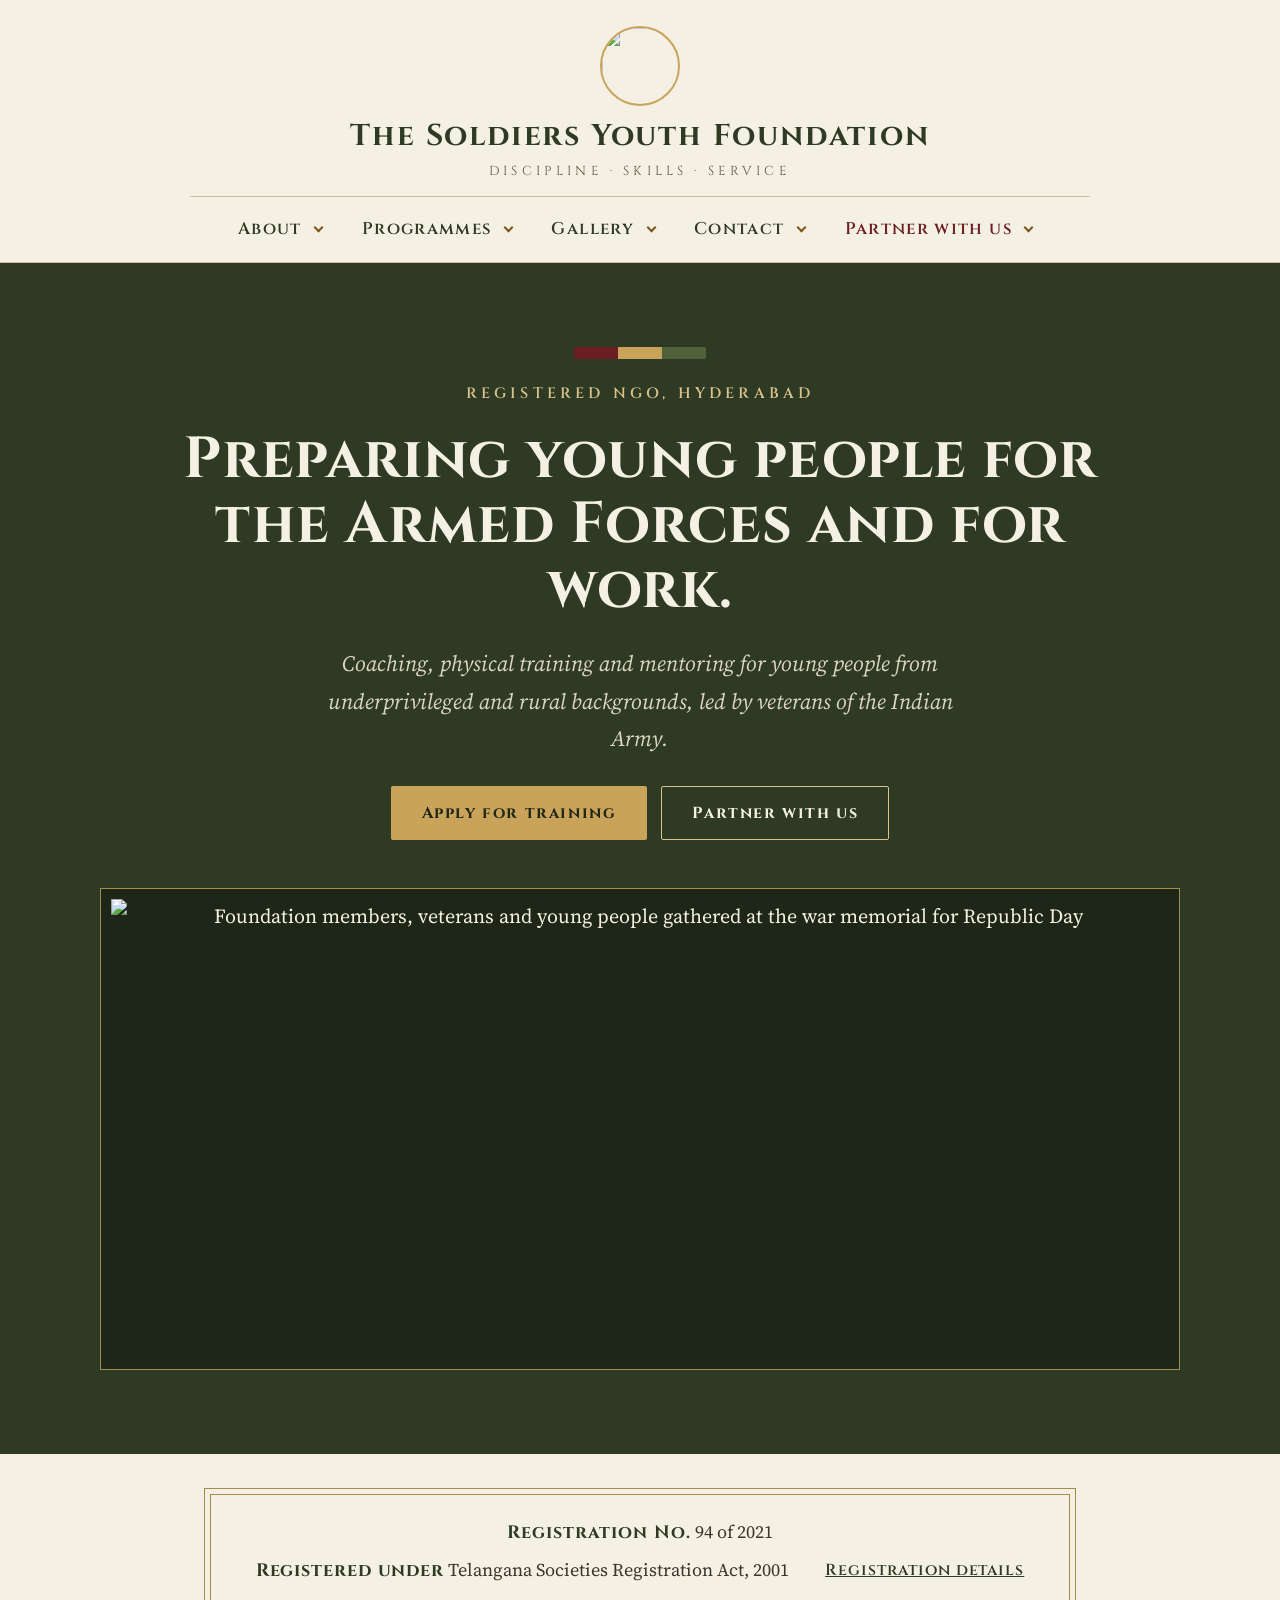
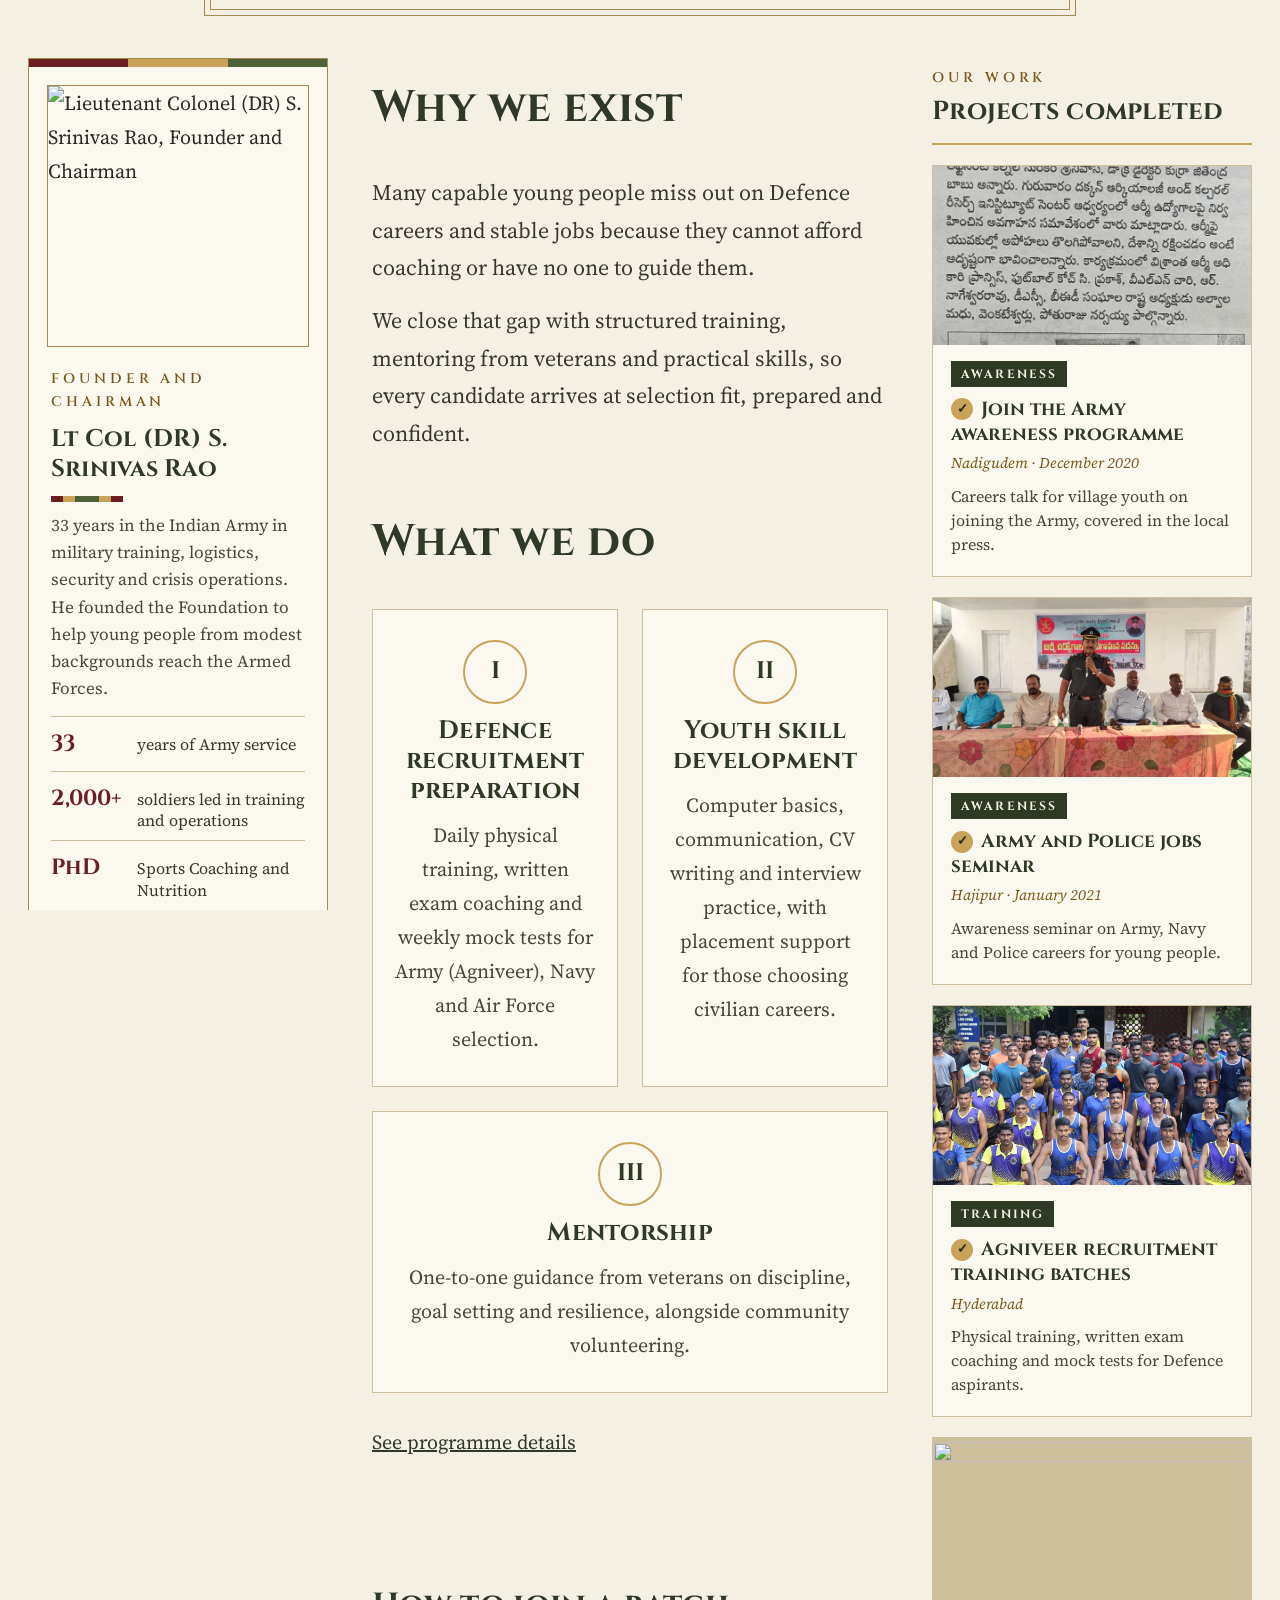
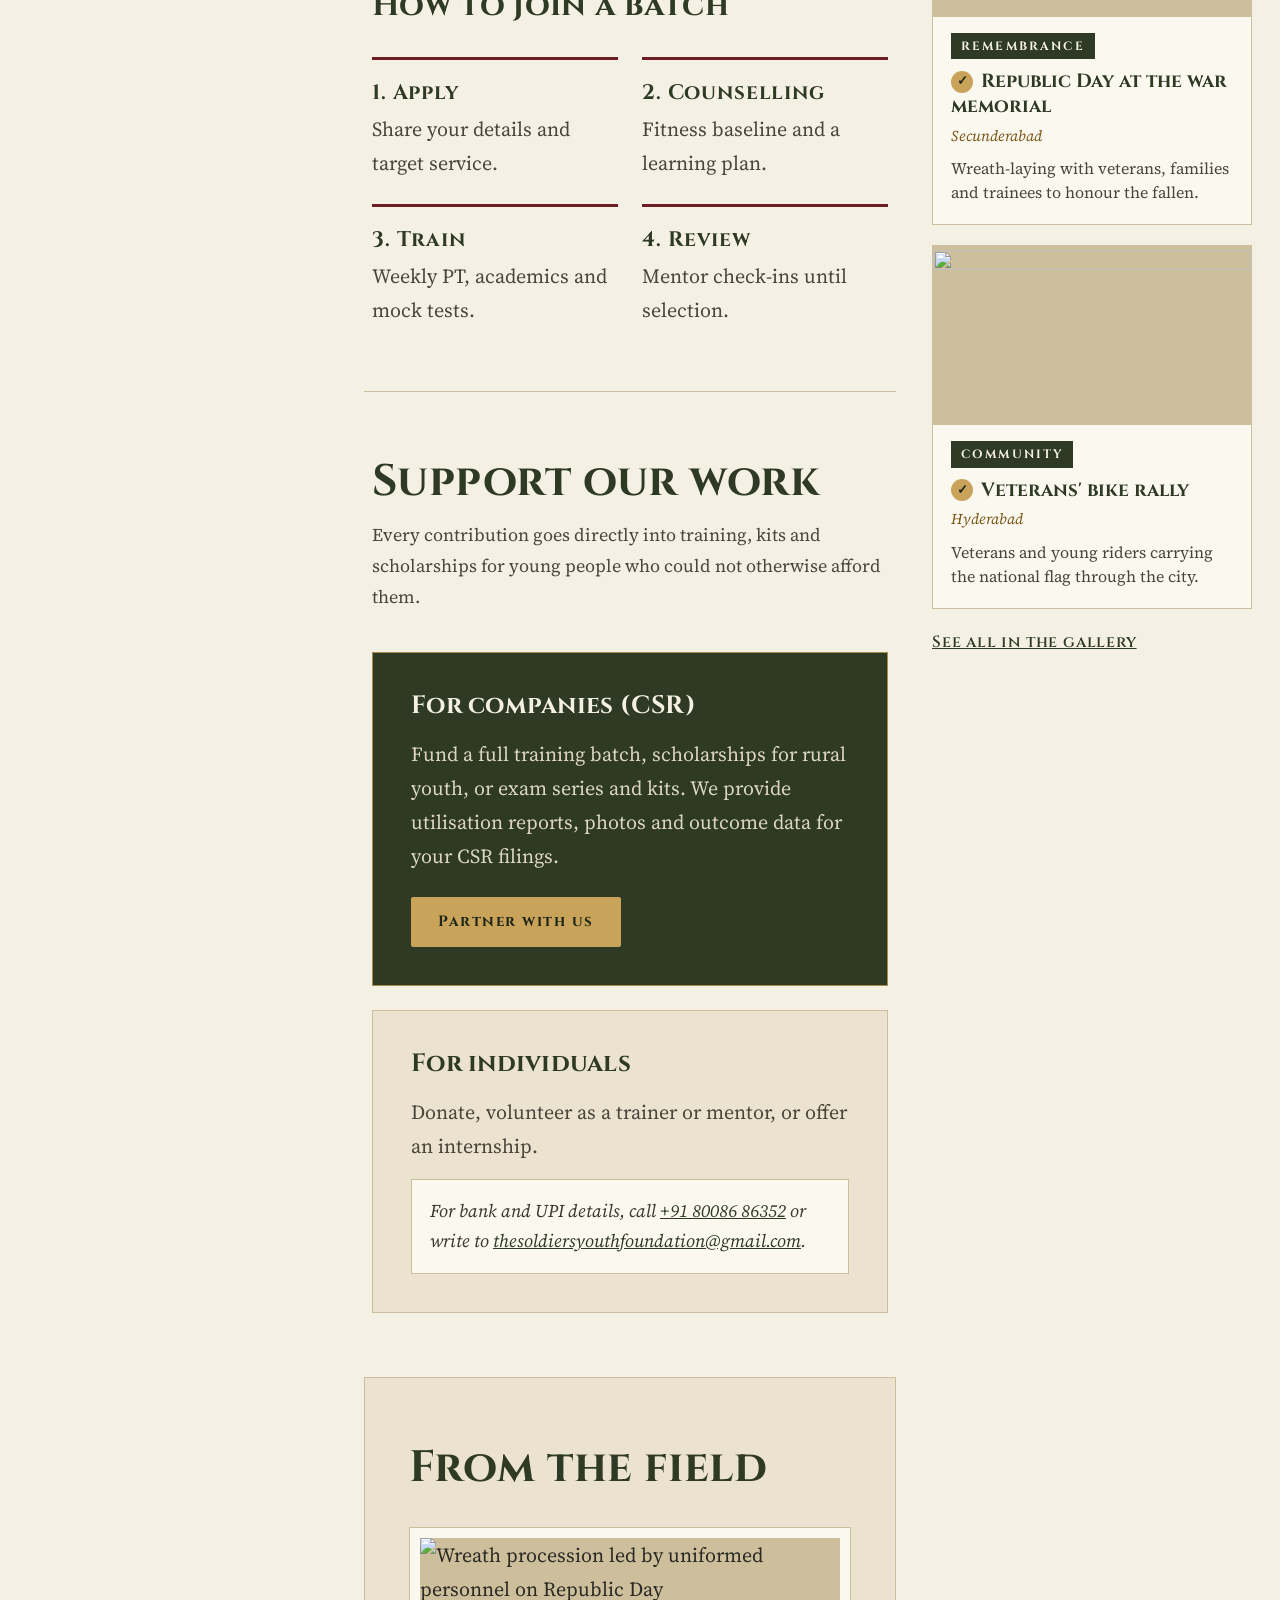
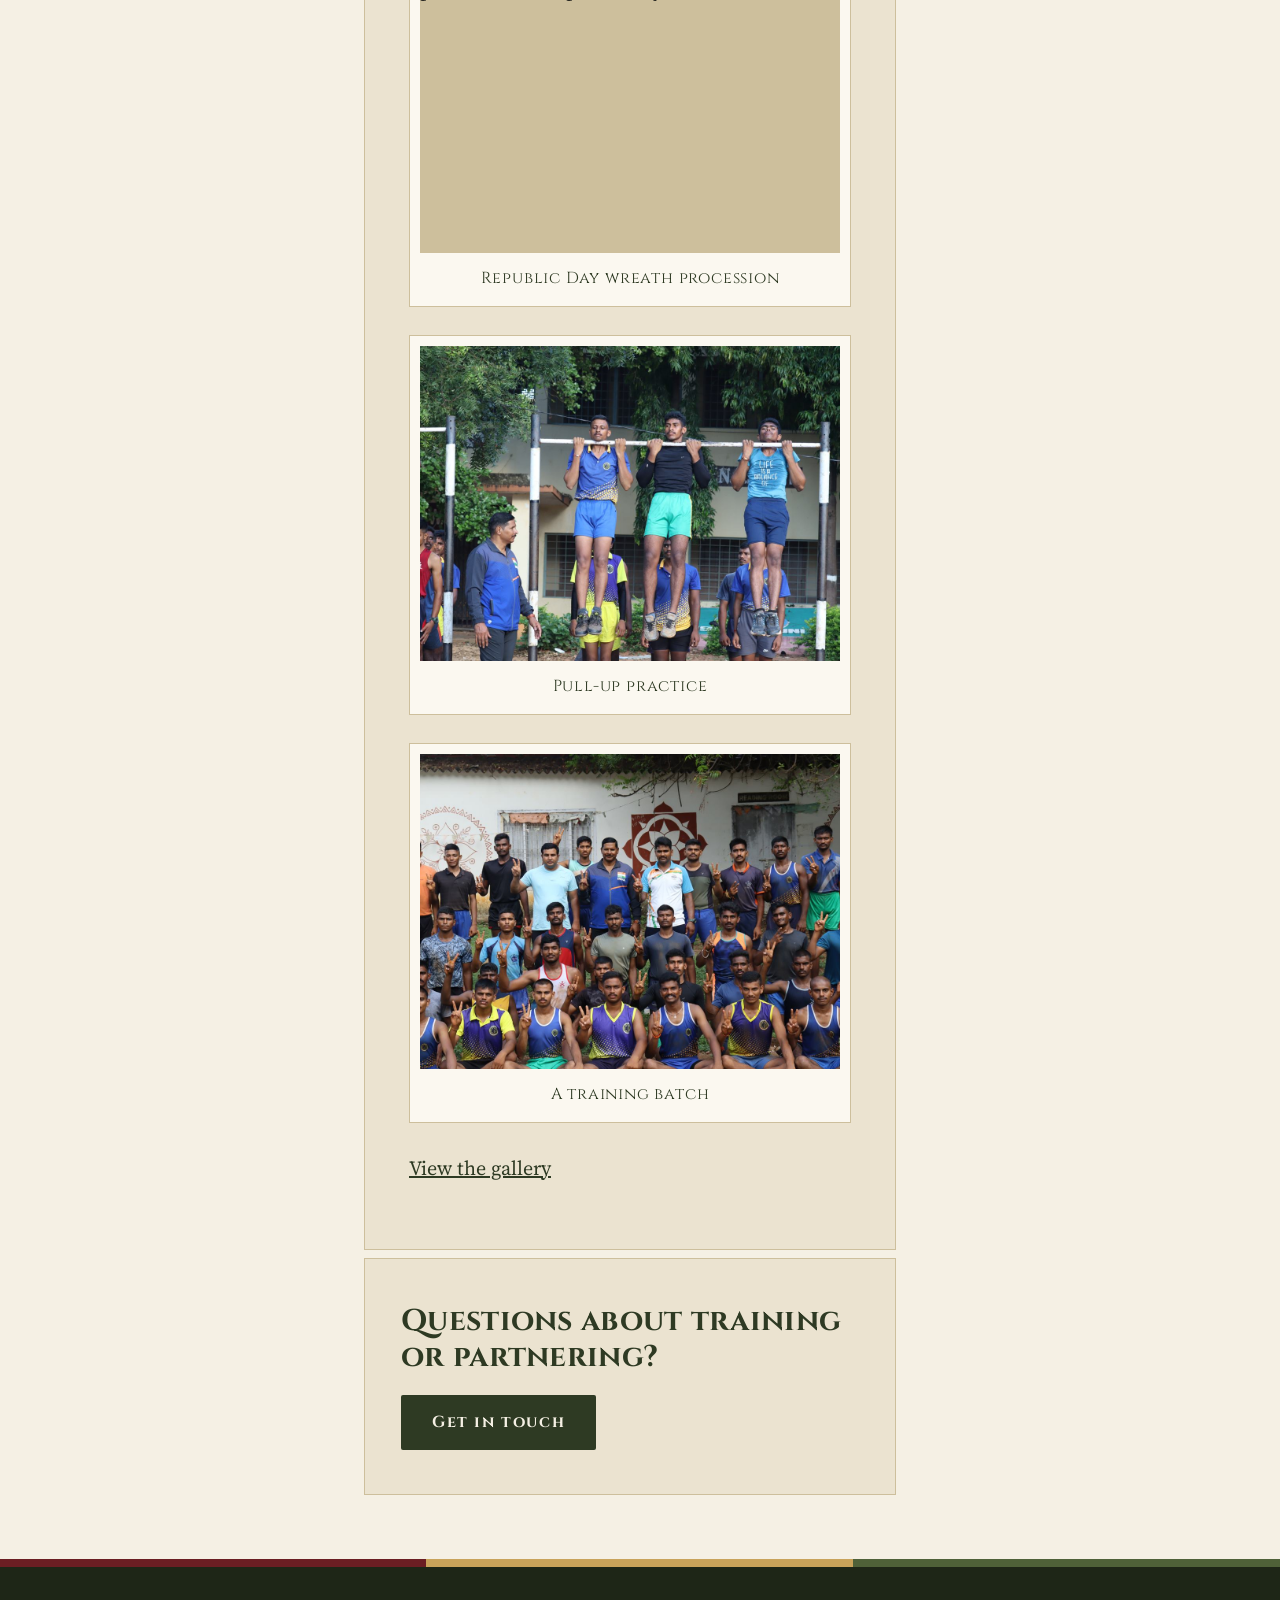
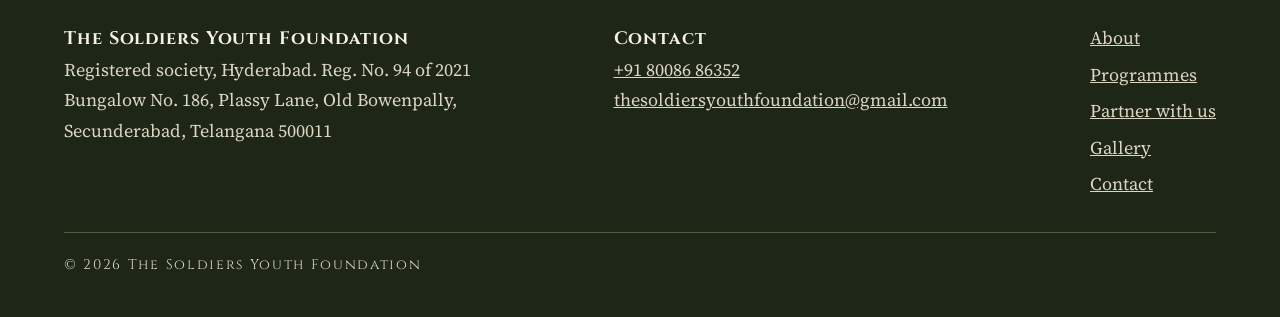
==== commit c44ffbc9: "Larger text, founder and projects side panes, dropdown menus, animations - Body text 18px to 20px wi" ====
--- a/index.html
+++ b/index.html
@@ -19,6 +19,7 @@
   <link rel="preconnect" href="https://fonts.gstatic.com" crossorigin>
   <link href="https://fonts.googleapis.com/css2?family=Cinzel:wght@500;600;700;800&family=Source+Serif+4:ital,wght@0,400;0,600;1,400&display=swap" rel="stylesheet">
   <link rel="stylesheet" href="css/site.css">
+  <script>document.documentElement.classList.add('js')</script>
 <script type="application/ld+json">
 {"@context":"https://schema.org","@type":"NGO","name":"The Soldiers Youth Foundation","url":"https://thesoldiersyouthfoundation.com/","logo":"https://thesoldiersyouthfoundation.com/assets/img/logo.png","telephone":"+91-8008686352","email":"thesoldiersyouthfoundation@gmail.com","foundingDate":"2021","founder":{"@type":"Person","name":"Lieutenant Colonel (DR) S. Srinivas Rao"},"address":{"@type":"PostalAddress","streetAddress":"Bungalow No. 186, Plassy Lane, Old Bowenpally","addressLocality":"Secunderabad","addressRegion":"Telangana","postalCode":"500011","addressCountry":"IN"}}
 </script>
@@ -32,11 +33,60 @@
       <span><span class="brand__name">The Soldiers Youth Foundation</span><span class="brand__tag">Discipline · Skills · Service</span></span>
     </a>
     <nav class="nav" aria-label="Main">
-      <a href="about.html">About</a>
-      <a href="programmes.html">Programmes</a>
-      <a href="gallery.html">Gallery</a>
-      <a href="contact.html">Contact</a>
-      <a class="btn btn--navy" href="partner.html">Partner with us</a>
+      <div class="nav__item">
+        <a class="nav__link" href="about.html">About</a>
+        <button class="nav__toggle" type="button" aria-expanded="false" aria-controls="menu-about"><span class="visually-hidden">About menu</span></button>
+        <ul class="nav__menu" id="menu-about">
+          <li><a href="about.html#story">Our story</a></li>
+          <li><a href="about.html#mission">Mission and values</a></li>
+          <li><a href="about.html#leadership">Leadership</a></li>
+          <li><a href="about.html#news">Press coverage</a></li>
+          <li><a href="about.html#transparency">Registration and transparency</a></li>
+        </ul>
+      </div>
+      <div class="nav__item">
+        <a class="nav__link" href="programmes.html">Programmes</a>
+        <button class="nav__toggle" type="button" aria-expanded="false" aria-controls="menu-programmes"><span class="visually-hidden">Programmes menu</span></button>
+        <ul class="nav__menu" id="menu-programmes">
+          <li><a href="programmes.html#defence">Defence recruitment preparation</a></li>
+          <li><a href="programmes.html#skills">Youth skill development</a></li>
+          <li><a href="programmes.html#mentorship">Mentorship</a></li>
+          <li><a href="programmes.html#eligibility">Who can apply</a></li>
+          <li><a href="programmes.html#apply">Apply for training</a></li>
+        </ul>
+      </div>
+      <div class="nav__item">
+        <a class="nav__link" href="gallery.html">Gallery</a>
+        <button class="nav__toggle" type="button" aria-expanded="false" aria-controls="menu-gallery"><span class="visually-hidden">Gallery menu</span></button>
+        <ul class="nav__menu" id="menu-gallery">
+          <li><a href="gallery.html#training">Training photos</a></li>
+          <li><a href="gallery.html#video">Training videos</a></li>
+          <li><a href="gallery.html#news">In the news</a></li>
+          <li><a href="gallery.html#republic-day">Republic Day</a></li>
+          <li><a href="gallery.html#rally">Veterans' bike rally</a></li>
+        </ul>
+      </div>
+      <div class="nav__item">
+        <a class="nav__link" href="contact.html">Contact</a>
+        <button class="nav__toggle" type="button" aria-expanded="false" aria-controls="menu-contact"><span class="visually-hidden">Contact menu</span></button>
+        <ul class="nav__menu" id="menu-contact">
+          <li><a href="contact.html#message">Send us a message</a></li>
+          <li><a href="contact.html#find-us">Address and map</a></li>
+          <li><a href="tel:+918008686352">Call +91 80086 86352</a></li>
+          <li><a href="mailto:thesoldiersyouthfoundation@gmail.com">Email us</a></li>
+        </ul>
+      </div>
+      <div class="nav__item">
+        <a class="nav__link nav__link--cta" href="partner.html">Partner with us</a>
+        <button class="nav__toggle" type="button" aria-expanded="false" aria-controls="menu-partner"><span class="visually-hidden">Partner with us menu</span></button>
+        <ul class="nav__menu" id="menu-partner">
+          <li><a href="partner.html#why">Why partner with us</a></li>
+          <li><a href="partner.html#fund">Ways to fund</a></li>
+          <li><a href="partner.html#receive">What you receive</a></li>
+          <li><a href="partner.html#give">Donate or volunteer</a></li>
+          <li><a href="partner.html#talk">Request partnership brief</a></li>
+        </ul>
+      </div>
     </nav>
   </div>
 </header>
@@ -67,6 +117,28 @@
   </div>
 </section>
 
+<div class="layout">
+<aside class="pane pane--left" aria-label="Our founder">
+  <div class="founder" data-reveal>
+    <div class="founder__photo"><img src="assets/img/chairman.jpg" width="640" height="640" alt="Lieutenant Colonel (DR) S. Srinivas Rao, Founder and Chairman"></div>
+    <div class="founder__body">
+      <span class="eyebrow">Founder and Chairman</span>
+      <h2 class="founder__name">Lt Col (DR) S. Srinivas Rao</h2>
+      <p class="founder__bio">33 years in the Indian Army in military training, logistics, security and crisis operations. He founded the Foundation to help young people from modest backgrounds reach the Armed Forces.</p>
+      <ul class="founder__facts">
+        <li><strong>33</strong><span>years of Army service</span></li>
+        <li><strong>2,000+</strong><span>soldiers led in training and operations</span></li>
+        <li><strong>PhD</strong><span>Sports Coaching and Nutrition</span></li>
+      </ul>
+      <div class="founder__actions">
+        <a class="btn btn--navy" href="about.html#leadership">Full profile</a>
+        <a class="btn btn--ghost" href="contact.html">Contact</a>
+      </div>
+    </div>
+  </div>
+</aside>
+
+<div class="layout__main">
 <section class="section" id="about">
   <div class="wrap split">
     <div class="split__head"><h2 class="h2">Why we exist</h2></div>
@@ -109,22 +181,9 @@
   </div>
 </section>
 
-<section class="section section--soft" id="leadership">
-  <div class="wrap person">
-    <div class="person__photo"><img src="assets/img/chairman.jpg" width="640" height="640" alt="Lieutenant Colonel (DR) S. Srinivas Rao, Founder and Chairman of The Soldiers Youth Foundation"></div>
-    <div class="person__text">
-      <span class="eyebrow">Leadership</span>
-      <h2 class="h2">Lieutenant Colonel (DR) S. Srinivas Rao</h2>
-      <p class="person__role">Founder and Chairman</p>
-      <p class="muted" style="font-size:18px">33 years in the Indian Army, leading training, logistics and operations for over 2,000 soldiers. PhD in Sports Coaching and Nutrition. He founded the Foundation to help young people from modest backgrounds reach the Armed Forces.</p>
-      <p><a href="about.html#leadership">About our leadership</a></p>
-    </div>
-  </div>
-</section>
-
 <section class="section--tight" aria-labelledby="join">
   <div class="wrap">
-    <h2 class="h2" id="join" style="font-size:28px;margin-bottom:32px">How to join a batch</h2>
+    <h2 class="h2" id="join" style="font-size:32px;margin-bottom:32px">How to join a batch</h2>
     <ol class="steps">
       <li><strong>1. Apply</strong><span>Share your details and target service.</span></li>
       <li><strong>2. Counselling</strong><span>Fitness baseline and a learning plan.</span></li>
@@ -171,6 +230,63 @@
     <div class="actions"><a class="btn btn--navy" href="contact.html">Get in touch</a></div>
   </div>
 </section>
+</div>
+
+<aside class="pane pane--right" aria-labelledby="projects-title">
+  <div class="pane__head">
+    <span class="eyebrow">Our work</span>
+    <h2 class="pane__title" id="projects-title">Projects completed</h2>
+  </div>
+  <div class="projects">
+    <a class="project" href="gallery.html#news" data-reveal>
+      <span class="project__img"><img src="assets/img/news/2020-12-nadigudem-join-the-army.jpg" width="600" height="400" loading="lazy" alt=""></span>
+      <span class="project__body">
+        <span class="project__tag">Awareness</span>
+        <span class="project__title">Join the Army awareness programme</span>
+        <span class="project__meta">Nadigudem · December 2020</span>
+        <span class="project__text">Careers talk for village youth on joining the Army, covered in the local press.</span>
+      </span>
+    </a>
+    <a class="project" href="about.html#news" data-reveal>
+      <span class="project__img"><img src="assets/img/gallery/awareness-seminar.jpg" width="600" height="400" loading="lazy" alt=""></span>
+      <span class="project__body">
+        <span class="project__tag">Awareness</span>
+        <span class="project__title">Army and Police jobs seminar</span>
+        <span class="project__meta">Hajipur · January 2021</span>
+        <span class="project__text">Awareness seminar on Army, Navy and Police careers for young people.</span>
+      </span>
+    </a>
+    <a class="project" href="gallery.html#training" data-reveal>
+      <span class="project__img"><img src="assets/img/gallery/training-batch-2.jpg" width="600" height="400" loading="lazy" alt=""></span>
+      <span class="project__body">
+        <span class="project__tag">Training</span>
+        <span class="project__title">Agniveer recruitment training batches</span>
+        <span class="project__meta">Hyderabad</span>
+        <span class="project__text">Physical training, written exam coaching and mock tests for Defence aspirants.</span>
+      </span>
+    </a>
+    <a class="project" href="gallery.html#republic-day" data-reveal>
+      <span class="project__img"><img src="assets/img/gallery/republic-day-wreath-laying.jpg" width="600" height="400" loading="lazy" alt=""></span>
+      <span class="project__body">
+        <span class="project__tag">Remembrance</span>
+        <span class="project__title">Republic Day at the war memorial</span>
+        <span class="project__meta">Secunderabad</span>
+        <span class="project__text">Wreath-laying with veterans, families and trainees to honour the fallen.</span>
+      </span>
+    </a>
+    <a class="project" href="gallery.html#rally" data-reveal>
+      <span class="project__img"><img src="assets/img/gallery/bike-rally-riders.jpg" width="600" height="400" loading="lazy" alt=""></span>
+      <span class="project__body">
+        <span class="project__tag">Community</span>
+        <span class="project__title">Veterans' bike rally</span>
+        <span class="project__meta">Hyderabad</span>
+        <span class="project__text">Veterans and young riders carrying the national flag through the city.</span>
+      </span>
+    </a>
+  </div>
+  <a class="pane__more" href="gallery.html">See all in the gallery</a>
+</aside>
+</div>
 </main>
 
 <footer class="site-footer">
--- a/css/site.css
+++ b/css/site.css
@@ -30,8 +30,8 @@
 body {
   margin: 0;
   font-family: var(--font-body);
-  font-size: 18px;
-  line-height: 1.65;
+  font-size: 20px;
+  line-height: 1.7;
   color: var(--text);
   background: var(--bg);
   -webkit-font-smoothing: antialiased;
@@ -47,12 +47,12 @@
 .section { padding: 96px 0; }
 .section--soft { background: var(--bg-soft); border-top: 1px solid var(--line); border-bottom: 1px solid var(--line); }
 .section--tight { padding: 64px 0; }
-.h2 { font-weight: 700; font-size: 38px; }
-.h3 { font-weight: 700; font-size: 22px; }
-.lead { font-size: 20px; color: var(--text-2); }
+.h2 { font-weight: 700; font-size: 44px; }
+.h3 { font-weight: 700; font-size: 25px; }
+.lead { font-size: 22px; color: var(--text-2); }
 .muted { color: var(--muted); }
-.small { font-size: 15px; color: var(--muted-2); }
-.eyebrow { font-family: var(--font-head); font-size: 13px; font-weight: 600; letter-spacing: 0.28em; text-transform: uppercase; color: var(--brass-text); }
+.small { font-size: 17px; color: var(--muted-2); }
+.eyebrow { font-family: var(--font-head); font-size: 14px; font-weight: 600; letter-spacing: 0.28em; text-transform: uppercase; color: var(--brass-text); }
 .stack { display: flex; flex-direction: column; gap: 16px; }
 .row { display: flex; flex-wrap: wrap; gap: 24px; }
 .skip { position: absolute; left: -9999px; }
@@ -61,8 +61,8 @@
 
 /* Buttons */
 .btn {
-  display: inline-block; text-decoration: none; font-family: var(--font-head); font-weight: 700; font-size: 15px;
-  letter-spacing: 0.1em; padding: 15px 28px; border-radius: 2px; border: 1.5px solid transparent; cursor: pointer;
+  display: inline-block; text-decoration: none; font-family: var(--font-head); font-weight: 700; font-size: 16px;
+  letter-spacing: 0.1em; padding: 16px 30px; border-radius: 2px; border: 1.5px solid transparent; cursor: pointer;
   line-height: 1.3; text-align: center;
 }
 .btn--accent { background: var(--brass); color: var(--olive-dark); }
@@ -82,28 +82,17 @@
 .brand { display: flex; flex-direction: column; align-items: center; gap: 12px; text-decoration: none; color: var(--olive); }
 .brand img { width: 80px; height: 80px; border-radius: 50%; border: 2px solid var(--brass); }
 .brand > span { display: flex; flex-direction: column; align-items: center; gap: 6px; }
-.brand__name { font-family: var(--font-head); font-weight: 700; font-size: 26px; letter-spacing: 0.06em; line-height: 1.2; display: block; }
-.brand__tag { font-family: var(--font-head); font-size: 12px; letter-spacing: 0.32em; text-transform: uppercase; color: var(--muted-2); display: block; }
-.nav {
-  display: flex; flex-wrap: wrap; justify-content: center; align-items: center; gap: 0 34px;
-  width: 100%; max-width: 780px; border-top: 1px solid var(--line); padding: 4px 0;
-  font-family: var(--font-head); font-size: 15px; font-weight: 600; letter-spacing: 0.08em;
-}
-.nav a { text-decoration: none; padding: 12px 0; border-bottom: 2px solid transparent; }
-.nav a[aria-current="page"] { color: var(--maroon); border-bottom-color: var(--brass); }
-.nav .btn { background: transparent; color: var(--maroon); border: none; border-bottom: 2px solid transparent; padding: 12px 0; font-size: 15px; letter-spacing: 0.08em; font-weight: 600; border-radius: 0; }
-.nav .btn:hover { background: transparent; color: var(--olive); }
-.nav .btn[aria-current="page"] { background: transparent; color: var(--maroon); border-bottom-color: var(--brass); }
-
+.brand__name { font-family: var(--font-head); font-weight: 700; font-size: 30px; letter-spacing: 0.06em; line-height: 1.2; display: block; }
+.brand__tag { font-family: var(--font-head); font-size: 13px; letter-spacing: 0.32em; text-transform: uppercase; color: var(--muted-2); display: block; }
 /* Hero */
 .hero { background: var(--olive); color: var(--bg); }
 .hero .wrap { padding-top: 84px; padding-bottom: 84px; display: flex; flex-direction: column; align-items: center; gap: 48px; text-align: center; }
 .hero--short .wrap { padding-top: 72px; padding-bottom: 72px; }
 .hero__text { width: 100%; max-width: 940px; display: flex; flex-direction: column; align-items: center; gap: 22px; }
 .hero__text::before { content: ""; display: block; width: 132px; height: 12px; border-radius: 2px; background: var(--ribbon); }
-.hero__eyebrow { font-family: var(--font-head); font-size: 14px; font-weight: 600; letter-spacing: 0.28em; text-transform: uppercase; color: var(--brass-light); }
-.hero h1 { color: var(--bg); font-weight: 700; font-size: 54px; line-height: 1.12; }
-.hero__sub { font-size: 20px; font-style: italic; color: var(--on-olive); max-width: 680px; }
+.hero__eyebrow { font-family: var(--font-head); font-size: 15px; font-weight: 600; letter-spacing: 0.28em; text-transform: uppercase; color: var(--brass-light); }
+.hero h1 { color: var(--bg); font-weight: 700; font-size: 58px; line-height: 1.12; }
+.hero__sub { font-size: 22px; font-style: italic; color: var(--on-olive); max-width: 680px; }
 .hero__actions { display: flex; flex-wrap: wrap; justify-content: center; gap: 14px; margin-top: 6px; }
 .hero__media { width: 100%; max-width: 1080px; border: 1px solid var(--line-2); padding: 10px; background: var(--olive-dark); }
 .hero__media img { width: 100%; height: 460px; object-fit: cover; }
@@ -113,10 +102,10 @@
 .creds { padding: 0 24px; }
 .creds .wrap {
   max-width: 860px; margin: 40px auto 8px; padding: 22px 28px; border: 1px solid var(--line-2); outline: 1px solid var(--line-2); outline-offset: 5px;
-  display: flex; flex-wrap: wrap; justify-content: center; align-items: center; gap: 6px 36px; text-align: center; font-size: 16px; color: var(--text-2);
+  display: flex; flex-wrap: wrap; justify-content: center; align-items: center; gap: 6px 36px; text-align: center; font-size: 18px; color: var(--text-2);
 }
 .creds strong { font-family: var(--font-head); color: var(--olive); letter-spacing: 0.05em; }
-.creds a { font-family: var(--font-head); font-weight: 600; font-size: 14px; letter-spacing: 0.06em; }
+.creds a { font-family: var(--font-head); font-weight: 600; font-size: 16px; letter-spacing: 0.06em; }
 
 /* Split section */
 .split { display: flex; flex-wrap: wrap; gap: 40px; }
@@ -131,7 +120,7 @@
 .pcard__num {
   width: 64px; height: 64px; border-radius: 50%; border: 2px solid var(--brass);
   display: flex; align-items: center; justify-content: center;
-  font-family: var(--font-head); font-weight: 700; font-size: 22px; color: var(--olive);
+  font-family: var(--font-head); font-weight: 700; font-size: 24px; color: var(--olive);
 }
 .pcard p, .pcard .muted { color: var(--muted); }
 
@@ -147,7 +136,7 @@
 /* Steps */
 .steps { margin: 0; padding: 0; list-style: none; display: flex; flex-wrap: wrap; gap: 24px; }
 .steps li { flex: 1 1 220px; min-width: 0; border-top: 1px solid var(--line-2); padding-top: 16px; }
-.steps strong { display: block; color: var(--olive); font-family: var(--font-head); font-size: 19px; letter-spacing: 0.04em; }
+.steps strong { display: block; color: var(--olive); font-family: var(--font-head); font-size: 21px; letter-spacing: 0.04em; }
 .steps span { color: var(--muted); }
 .steps--col { flex-direction: column; gap: 14px; }
 .steps--col li { flex: none; }
@@ -160,13 +149,13 @@
 .panel--line { border: 1px solid var(--line); background: var(--bg-soft); }
 .panel--white { background: var(--paper); border: 1px solid var(--line); }
 .panel .actions { display: flex; flex-wrap: wrap; gap: 12px; margin-top: auto; padding-top: 8px; }
-.panel .btn { padding: 13px 24px; font-size: 14px; }
-.note { font-size: 16px; font-style: italic; color: var(--text-2); background: var(--paper); border: 1px solid var(--line); padding: 16px 18px; }
+.panel .btn { padding: 14px 26px; font-size: 15px; }
+.note { font-size: 18px; font-style: italic; color: var(--text-2); background: var(--paper); border: 1px solid var(--line); padding: 16px 18px; }
 
 /* Cards */
 .card { flex: 1 1 260px; min-width: 0; background: var(--paper); border: 1px solid var(--line); padding: 30px; display: flex; flex-direction: column; gap: 8px; }
-.card .eyebrow { font-size: 12px; }
-.card__title { font-family: var(--font-head); font-weight: 600; font-size: 20px; color: var(--olive); line-height: 1.4; }
+.card .eyebrow { font-size: 13px; }
+.card__title { font-family: var(--font-head); font-weight: 600; font-size: 22px; color: var(--olive); line-height: 1.4; }
 
 /* Programmes page */
 .prog { display: flex; flex-wrap: wrap; gap: 32px 56px; padding: 44px 0; }
@@ -174,8 +163,8 @@
 .prog__head { flex: 1 1 320px; min-width: 0; display: flex; flex-direction: column; align-items: flex-start; gap: 12px; }
 .prog__items { flex: 2 1 560px; min-width: 0; display: grid; grid-template-columns: repeat(auto-fit, minmax(180px, 1fr)); gap: 24px; }
 .prog__items div { border-top: 1px solid var(--line-2); padding-top: 16px; }
-.prog__items strong { display: block; color: var(--olive); font-family: var(--font-head); font-size: 16px; letter-spacing: 0.03em; }
-.prog__items span { color: var(--muted); font-size: 16px; }
+.prog__items strong { display: block; color: var(--olive); font-family: var(--font-head); font-size: 18px; letter-spacing: 0.03em; }
+.prog__items span { color: var(--muted); font-size: 18px; }
 
 /* List rows */
 .rows { list-style: none; margin: 0; padding: 0; }
@@ -184,38 +173,31 @@
 .rows strong { color: var(--olive); }
 
 /* Key-value table */
-.kv { width: 100%; border-collapse: collapse; font-size: 16px; }
-.kv th { text-align: left; font-family: var(--font-head); color: var(--olive); font-weight: 600; font-size: 14px; letter-spacing: 0.04em; padding: 12px 16px 12px 0; vertical-align: top; width: 42%; }
+.kv { width: 100%; border-collapse: collapse; font-size: 18px; }
+.kv th { text-align: left; font-family: var(--font-head); color: var(--olive); font-weight: 600; font-size: 16px; letter-spacing: 0.04em; padding: 12px 16px 12px 0; vertical-align: top; width: 42%; }
 .kv td { padding: 12px 0; color: var(--text-2); }
 .kv tr + tr th, .kv tr + tr td { border-top: 1px solid var(--line); }
 
 /* Gallery */
 .chips { display: flex; flex-wrap: wrap; gap: 10px; margin: 32px 0; }
-.chip { font-family: var(--font-head); font-size: 14px; font-weight: 600; letter-spacing: 0.06em; padding: 10px 20px; border-radius: 2px; border: 1px solid var(--line-2); background: var(--paper); color: var(--olive); cursor: pointer; min-height: 44px; }
+.chip { font-family: var(--font-head); font-size: 15px; font-weight: 600; letter-spacing: 0.06em; padding: 10px 20px; border-radius: 2px; border: 1px solid var(--line-2); background: var(--paper); color: var(--olive); cursor: pointer; min-height: 44px; }
 .chip[aria-pressed="true"] { background: var(--olive); border-color: var(--olive); color: var(--bg); }
 .grid { display: grid; grid-template-columns: repeat(auto-fill, minmax(280px, 1fr)); gap: 28px 24px; }
 .grid figure { margin: 0; background: var(--paper); border: 1px solid var(--line); padding: 10px; }
 .grid img { width: 100%; aspect-ratio: 4 / 3; object-fit: cover; background: var(--line); }
-.grid figcaption { font-family: var(--font-head); font-size: 14px; letter-spacing: 0.05em; color: var(--olive); text-align: center; padding: 12px 4px 4px; }
+.grid figcaption { font-family: var(--font-head); font-size: 16px; letter-spacing: 0.05em; color: var(--olive); text-align: center; padding: 12px 4px 4px; }
 .grid [hidden] { display: none; }
 .video { position: relative; aspect-ratio: 16 / 9; overflow: hidden; background: #000; }
-.video-facade { position: relative; display: block; width: 100%; aspect-ratio: 16 / 9; padding: 0; border: 0; cursor: pointer; overflow: hidden; background: var(--olive); }
-.video-facade img { width: 100%; height: 100%; object-fit: cover; aspect-ratio: auto; background: var(--olive); }
-.video-facade__play {
-  position: absolute; left: 50%; top: 50%; width: 68px; height: 68px; transform: translate(-50%, -50%);
-  border-radius: 50%; background: rgba(30, 38, 23, .82); border: 2px solid var(--brass);
-}
-.video-facade__play::after { content: ""; position: absolute; left: 27px; top: 21px; border-style: solid; border-width: 13px 0 13px 21px; border-color: transparent transparent transparent var(--brass-light); }
-.video-facade:hover .video-facade__play, .video-facade:focus-visible .video-facade__play { background: var(--maroon); }
+.video video { position: absolute; inset: 0; width: 100%; height: 100%; object-fit: cover; background: var(--olive); }
 .grid figure.news img { aspect-ratio: auto; height: 300px; object-fit: contain; background: #FFFDF7; }
 .grid figure.news a { display: block; }
-.news__src { display: block; font-family: var(--font-body); font-size: 13px; letter-spacing: 0.04em; color: var(--brass-text); margin-bottom: 2px; }
+.news__src { display: block; font-family: var(--font-body); font-size: 15px; letter-spacing: 0.04em; color: var(--brass-text); margin-bottom: 2px; }
 .video iframe { position: absolute; inset: 0; width: 100%; height: 100%; border: 0; }
 
 /* CTA band */
 .band { background: var(--bg-soft); border-top: 1px solid var(--line); }
 .band .wrap { padding-top: 56px; padding-bottom: 56px; display: flex; flex-wrap: wrap; align-items: center; justify-content: space-between; gap: 20px; }
-.band h2 { font-size: 26px; font-weight: 700; }
+.band h2 { font-size: 30px; font-weight: 700; }
 .band .actions { display: flex; flex-wrap: wrap; gap: 12px; }
 
 /* Contact and forms */
@@ -223,16 +205,16 @@
 .contact-list strong { display: block; font-family: var(--font-head); color: var(--olive); letter-spacing: 0.05em; }
 .form { display: flex; flex-direction: column; gap: 16px; }
 .form--boxed { background: var(--bg-soft); border: 1px solid var(--line); padding: 30px; }
-.form label { display: flex; flex-direction: column; gap: 6px; font-weight: 600; color: var(--text-2); font-size: 16px; }
+.form label { display: flex; flex-direction: column; gap: 6px; font-weight: 600; color: var(--text-2); font-size: 18px; }
 .form input, .form select, .form textarea {
-  font: inherit; font-weight: 400; font-size: 17px; color: var(--text); padding: 12px 14px; border: 1px solid var(--input); border-radius: 2px; background: #FFFDF7; width: 100%;
+  font: inherit; font-weight: 400; font-size: 19px; color: var(--text); padding: 12px 14px; border: 1px solid var(--input); border-radius: 2px; background: #FFFDF7; width: 100%;
 }
 .form textarea { resize: vertical; }
 .form .pair { display: grid; grid-template-columns: repeat(auto-fit, minmax(200px, 1fr)); gap: 16px; }
-.form .check { flex-direction: row; align-items: flex-start; gap: 10px; font-weight: 400; font-size: 15px; color: var(--text-2); }
+.form .check { flex-direction: row; align-items: flex-start; gap: 10px; font-weight: 400; font-size: 17px; color: var(--text-2); }
 .form .check input { width: 18px; height: 18px; margin-top: 3px; flex: none; accent-color: var(--olive); }
 .form button { align-self: flex-start; }
-.form__status { font-size: 16px; min-height: 1.4em; }
+.form__status { font-size: 18px; min-height: 1.4em; }
 .form__status.is-ok { color: #2F5D1E; }
 .form__status.is-err { color: var(--maroon); }
 .hp { display: none; }
@@ -244,35 +226,272 @@
 .section--navy .small { color: var(--on-olive); text-align: center; }
 .stats { display: grid; grid-template-columns: repeat(auto-fit, minmax(200px, 1fr)); gap: 32px; }
 .stat { display: flex; flex-direction: column; align-items: center; gap: 6px; border-top: 1px solid var(--line-2); padding-top: 22px; text-align: center; }
-.stat__value { font-family: var(--font-head); font-weight: 700; font-size: 48px; line-height: 1; color: var(--brass-light); }
+.stat__value { font-family: var(--font-head); font-weight: 700; font-size: 54px; line-height: 1; color: var(--brass-light); }
 .stat__label { color: var(--on-olive); }
 [hidden] { display: none !important; }
 
 /* Footer */
-.site-footer { background: var(--olive-dark); color: var(--on-olive); font-size: 16px; }
+.site-footer { background: var(--olive-dark); color: var(--on-olive); font-size: 18px; }
 .site-footer::before { content: ""; display: block; height: 8px; background: var(--ribbon); }
 .site-footer .wrap { padding-top: 56px; padding-bottom: 40px; display: flex; flex-wrap: wrap; justify-content: space-between; gap: 32px; }
 .site-footer strong { font-family: var(--font-head); color: var(--bg); letter-spacing: 0.05em; }
 .site-footer a { color: var(--on-olive); }
 .site-footer a:hover { color: var(--brass-light); }
 .site-footer nav { display: flex; flex-direction: column; gap: 6px; }
-.site-footer .copy { flex-basis: 100%; border-top: 1px solid #4F5A3E; padding-top: 20px; font-family: var(--font-head); font-size: 13px; letter-spacing: 0.12em; }
+.site-footer .copy { flex-basis: 100%; border-top: 1px solid #4F5A3E; padding-top: 20px; font-family: var(--font-head); font-size: 14px; letter-spacing: 0.12em; }
 
 @media (max-width: 720px) {
-  body { font-size: 17px; }
+  body { font-size: 18px; }
   .section { padding: 64px 0; }
   .site-header .wrap { padding-top: 20px; }
   .brand img { width: 64px; height: 64px; }
-  .brand__name { font-size: 20px; }
+  .brand__name { font-size: 22px; }
   .brand__tag { font-size: 11px; letter-spacing: 0.22em; }
-  .nav { gap: 0 20px; font-size: 14px; }
   .hero .wrap { padding-top: 56px; padding-bottom: 56px; gap: 32px; }
-  .hero h1 { font-size: 32px; }
-  .hero__sub, .lead { font-size: 18px; }
+  .hero h1 { font-size: 34px; }
+  .hero__sub, .lead { font-size: 19px; }
   .hero__media img { height: 240px; }
-  .h2 { font-size: 28px; }
+  .h2 { font-size: 31px; }
   .panel { padding: 26px; }
   .person { gap: 32px; }
   .creds .wrap { padding: 18px 16px; }
   .btn { padding: 14px 22px; }
 }
+
+/* ==========================================================
+   v2.1 — Dropdown menus, three-pane layout, animations
+   ========================================================== */
+
+/* Navigation with dropdowns */
+.nav {
+  position: relative; display: flex; flex-wrap: wrap; justify-content: center; align-items: center; gap: 0 30px;
+  width: 100%; max-width: 900px; border-top: 1px solid var(--line); padding: 4px 0;
+  font-family: var(--font-head); font-size: 17px; font-weight: 600; letter-spacing: 0.08em;
+}
+.nav__item { position: relative; display: flex; align-items: center; }
+.nav__link { position: relative; text-decoration: none; padding: 14px 0; color: var(--olive); }
+.nav__link::after {
+  content: ""; position: absolute; left: 0; right: 0; bottom: 8px; height: 2px; background: var(--brass);
+  transform: scaleX(0); transition: transform .3s ease;
+}
+.nav__item:hover .nav__link::after, .nav__link:focus-visible::after, .nav__link[aria-current="page"]::after { transform: scaleX(1); }
+.nav__link[aria-current="page"] { color: var(--maroon); }
+.nav__link--cta { color: var(--maroon); }
+.nav__toggle {
+  width: 26px; height: 26px; margin-left: 4px; padding: 0; border: 0; background: none; cursor: pointer; color: inherit;
+  display: inline-flex; align-items: center; justify-content: center; border-radius: 2px;
+}
+.nav__toggle::before {
+  content: ""; width: 7px; height: 7px; border-right: 2px solid var(--brass-text); border-bottom: 2px solid var(--brass-text);
+  transform: translateY(-2px) rotate(45deg); transition: transform .3s ease;
+}
+.nav__item:hover .nav__toggle::before, .nav__item.is-open .nav__toggle::before { transform: translateY(2px) rotate(225deg); }
+.nav__menu {
+  position: absolute; top: 100%; left: 50%; z-index: 50; min-width: 260px; margin: 0; padding: 10px 0; list-style: none;
+  background: var(--paper); border: 1px solid var(--line-2); border-top: 3px solid var(--brass);
+  box-shadow: 0 18px 40px -12px rgba(30, 38, 23, .35); text-align: left;
+  opacity: 0; visibility: hidden; transform: translate(-50%, 12px); transition: opacity .25s ease, transform .25s ease, visibility .25s;
+}
+.nav__menu::before { content: ""; position: absolute; left: 0; right: 0; top: -14px; height: 14px; } /* hover bridge */
+.nav__item:hover > .nav__menu, .nav__item:focus-within > .nav__menu, .nav__item.is-open > .nav__menu {
+  opacity: 1; visibility: visible; transform: translate(-50%, 0);
+}
+.nav__item.is-closed > .nav__menu { opacity: 0; visibility: hidden; transform: translate(-50%, 12px); }
+.nav__menu li { opacity: 0; transform: translateY(-6px); transition: opacity .25s ease, transform .25s ease; }
+.nav__item:hover > .nav__menu li, .nav__item:focus-within > .nav__menu li, .nav__item.is-open > .nav__menu li { opacity: 1; transform: none; }
+.nav__menu li:nth-child(2) { transition-delay: .04s; }
+.nav__menu li:nth-child(3) { transition-delay: .08s; }
+.nav__menu li:nth-child(4) { transition-delay: .12s; }
+.nav__menu li:nth-child(5) { transition-delay: .16s; }
+.nav__menu a {
+  display: block; padding: 10px 22px; font-size: 16px; letter-spacing: 0.04em; text-decoration: none; color: var(--olive);
+  border-left: 3px solid transparent; transition: background .2s, border-color .2s, padding .2s, color .2s;
+}
+.nav__menu a:hover, .nav__menu a:focus-visible { background: var(--bg-soft); border-left-color: var(--maroon); padding-left: 28px; color: var(--maroon); }
+
+/* Three-pane layout */
+.layout {
+  max-width: 1720px; margin: 0 auto; padding: 40px 28px 0;
+  display: grid; grid-template-columns: 300px minmax(0, 1fr) 320px; gap: 36px; align-items: start;
+}
+.layout__main { min-width: 0; }
+.layout__main .wrap { max-width: none; padding: 0 8px; }
+.layout__main .section { padding: 64px 0; }
+.layout__main > .section:first-child { padding-top: 24px; }
+.layout__main .section--soft { padding-left: 36px; padding-right: 36px; border: 1px solid var(--line); }
+.layout__main .section--navy { padding-left: 36px; padding-right: 36px; }
+.layout__main .band { border: 1px solid var(--line); margin-top: 8px; }
+.layout__main .band .wrap { padding: 44px 36px; }
+.layout__main > :last-child { margin-bottom: 64px; }
+.layout__main .grid { grid-template-columns: repeat(auto-fill, minmax(240px, 1fr)); }
+.layout__main .person { gap: 40px; }
+
+.pane { min-width: 0; }
+.pane--left { position: sticky; top: 24px; max-height: calc(100vh - 48px); overflow-y: auto; scrollbar-width: thin; }
+
+/* Founder card */
+.founder { background: var(--paper); border: 1px solid var(--line-2); position: relative; overflow: hidden; }
+.founder::before { content: ""; display: block; height: 8px; background: var(--ribbon); background-size: 200% 100%; animation: ribbon 8s linear infinite; }
+.founder__photo { position: relative; margin: 18px 18px 0; overflow: hidden; border: 1px solid var(--line-2); }
+.founder__photo img { width: 100%; aspect-ratio: 1 / 1; object-fit: cover; object-position: top; transition: transform .8s ease; }
+.founder:hover .founder__photo img { transform: scale(1.05); }
+.founder__photo::after {
+  content: ""; position: absolute; inset: 0; pointer-events: none;
+  background: linear-gradient(115deg, transparent 35%, rgba(255, 245, 210, .45) 50%, transparent 65%);
+  transform: translateX(-120%); animation: sheen 6s ease-in-out 1.5s infinite;
+}
+.founder__body { padding: 20px 22px 24px; display: flex; flex-direction: column; gap: 10px; }
+.founder__name { font-size: 24px; line-height: 1.25; }
+.founder__name::after { content: ""; display: block; width: 72px; height: 6px; margin-top: 12px; background: var(--ribbon); }
+.founder__bio { font-size: 17px; color: var(--muted); line-height: 1.6; }
+.founder__facts { list-style: none; margin: 4px 0 0; padding: 0; display: flex; flex-direction: column; }
+.founder__facts li { display: flex; align-items: baseline; gap: 12px; padding: 8px 0; border-top: 1px solid var(--line); }
+.founder__facts strong { flex: 0 0 74px; font-family: var(--font-head); font-size: 22px; color: var(--maroon); }
+.founder__facts span { font-size: 16px; color: var(--text-2); line-height: 1.35; }
+.founder__actions { display: flex; flex-wrap: wrap; gap: 10px; margin-top: 8px; }
+.founder__actions .btn { flex: 1 1 auto; padding: 12px 14px; font-size: 14px; }
+
+/* Projects pane */
+.pane__head { padding: 0 0 16px; border-bottom: 2px solid var(--brass); margin-bottom: 20px; }
+.pane__title { font-size: 26px; margin-top: 4px; }
+.projects { display: flex; flex-direction: column; gap: 20px; }
+.project {
+  display: flex; flex-direction: column; text-decoration: none; color: var(--text); background: var(--paper);
+  border: 1px solid var(--line); position: relative; overflow: hidden;
+  transition: transform .35s cubic-bezier(.2, .7, .2, 1), box-shadow .35s ease, border-color .35s;
+}
+.project::after { content: ""; position: absolute; left: 0; bottom: 0; height: 3px; width: 100%; background: var(--ribbon); transform: scaleX(0); transform-origin: left; transition: transform .45s ease; }
+.project:hover, .project:focus-visible { transform: translateY(-6px); box-shadow: 0 20px 36px -18px rgba(30, 38, 23, .45); border-color: var(--line-2); color: var(--text); }
+.project:hover::after, .project:focus-visible::after { transform: scaleX(1); }
+.project__img { display: block; overflow: hidden; background: var(--line); }
+.project__img img { width: 100%; aspect-ratio: 16 / 9; object-fit: cover; transition: transform .7s ease; }
+.project:hover .project__img img { transform: scale(1.08); }
+.project__body { display: flex; flex-direction: column; gap: 4px; padding: 16px 18px 20px; }
+.project__tag {
+  align-self: flex-start; font-family: var(--font-head); font-size: 12px; font-weight: 700; letter-spacing: 0.18em; text-transform: uppercase;
+  color: var(--bg); background: var(--olive); padding: 3px 10px; margin-bottom: 6px;
+}
+.project__title { font-family: var(--font-head); font-weight: 700; font-size: 19px; line-height: 1.3; color: var(--olive); }
+.project__meta { font-size: 15px; font-style: italic; color: var(--brass-text); }
+.project__text { font-size: 16px; color: var(--muted); line-height: 1.5; margin-top: 4px; }
+.project__title::before {
+  content: "\2713"; display: inline-flex; align-items: center; justify-content: center; width: 22px; height: 22px; margin-right: 8px;
+  border-radius: 50%; background: var(--brass); color: var(--olive-dark); font-size: 13px; vertical-align: 2px;
+}
+.pane__more { display: inline-block; margin: 20px 0 64px; font-family: var(--font-head); font-weight: 600; font-size: 16px; letter-spacing: 0.05em; }
+
+/* Animations */
+@keyframes fadeUp { from { opacity: 0; transform: translateY(28px); } to { opacity: 1; transform: none; } }
+@keyframes fadeDown { from { opacity: 0; transform: translateY(-18px); } to { opacity: 1; transform: none; } }
+@keyframes kenburns { from { transform: scale(1.12); } to { transform: scale(1); } }
+@keyframes ribbon { from { background-position: 0 0; } to { background-position: 200% 0; } }
+@keyframes sheen { 0% { transform: translateX(-120%); } 30%, 100% { transform: translateX(120%); } }
+@keyframes pulseRing { 0% { box-shadow: 0 0 0 0 rgba(201, 163, 90, .6); } 70% { box-shadow: 0 0 0 14px rgba(201, 163, 90, 0); } 100% { box-shadow: 0 0 0 0 rgba(201, 163, 90, 0); } }
+
+.brand img { animation: fadeDown .8s ease both, pulseRing 2.6s ease-out 1s 2; }
+.brand > span { animation: fadeDown .8s ease .15s both; }
+.nav { animation: fadeDown .8s ease .3s both; }
+.nav__menu { animation: none; }
+.hero__text > * { animation: fadeUp .9s cubic-bezier(.2, .7, .2, 1) both; }
+.hero__text::before { background-size: 200% 100%; animation: fadeUp .9s ease both, ribbon 8s linear 1s infinite; }
+.hero__text > :nth-child(1) { animation-delay: .15s; }
+.hero__text > :nth-child(2) { animation-delay: .3s; }
+.hero__text > :nth-child(3) { animation-delay: .45s; }
+.hero__text > :nth-child(4) { animation-delay: .6s; }
+.hero__media { overflow: hidden; animation: fadeUp 1s ease .5s both; }
+.hero__media img { animation: kenburns 14s ease-out both; }
+.site-footer::before { background-size: 200% 100%; animation: ribbon 10s linear infinite; }
+
+/* Buttons: light sweep on hover */
+.btn { position: relative; overflow: hidden; transition: background .25s, color .25s, transform .25s, box-shadow .25s; }
+.btn::after {
+  content: ""; position: absolute; top: 0; bottom: 0; left: -60%; width: 40%;
+  background: linear-gradient(100deg, transparent, rgba(255, 255, 255, .45), transparent); transform: skewX(-20deg); transition: left .6s ease;
+}
+.btn:hover { transform: translateY(-2px); box-shadow: 0 10px 20px -10px rgba(30, 38, 23, .5); }
+.btn:hover::after { left: 130%; }
+
+/* Cards lift */
+.pcard, .card, .panel, .grid figure, .stat, .steps li { transition: transform .35s cubic-bezier(.2, .7, .2, 1), box-shadow .35s ease, border-color .35s; }
+.pcard:hover, .card:hover, .panel:hover, .grid figure:hover { transform: translateY(-6px); box-shadow: 0 22px 40px -22px rgba(30, 38, 23, .5); border-color: var(--line-2); }
+.pcard__num { transition: background .4s, color .4s, transform .6s; }
+.pcard:hover .pcard__num { background: var(--olive); color: var(--brass-light); transform: rotateY(360deg); }
+.grid figure { overflow: hidden; }
+.grid figure img { transition: transform .7s ease; }
+.grid figure:hover img { transform: scale(1.05); }
+.grid figure.news:hover img { transform: none; }
+.steps li { border-top-width: 3px; border-top-color: var(--line); position: relative; }
+.steps li::before { content: ""; position: absolute; left: 0; top: -3px; height: 3px; width: 0; background: var(--maroon); transition: width .6s ease; }
+.steps li.is-visible::before, .steps li:hover::before { width: 100%; }
+
+/* Scroll reveal (only when JS is running) */
+.js [data-reveal] { opacity: 0; transform: translateY(32px); transition: opacity .8s cubic-bezier(.2, .7, .2, 1), transform .8s cubic-bezier(.2, .7, .2, 1); transition-delay: var(--d, 0s); }
+.js [data-reveal="left"] { transform: translateX(-36px); }
+.js [data-reveal="right"] { transform: translateX(36px); }
+.js [data-reveal="zoom"] { transform: scale(.92); }
+.js [data-reveal].is-visible { opacity: 1; transform: none; }
+/* after reveal, let hover transitions run at their own speed */
+.js [data-reveal].is-done { transition-delay: 0s; transition-duration: .35s; }
+
+/* Back to top */
+.to-top {
+  position: fixed; right: 22px; bottom: 22px; z-index: 40; width: 50px; height: 50px; border-radius: 50%; border: 2px solid var(--brass);
+  background: var(--olive); color: var(--bg); cursor: pointer; display: flex; align-items: center; justify-content: center;
+  opacity: 0; visibility: hidden; transform: translateY(16px); transition: opacity .3s, transform .3s, visibility .3s, background .3s;
+}
+.to-top::before { content: ""; width: 10px; height: 10px; border-left: 2px solid currentColor; border-top: 2px solid currentColor; transform: translateY(3px) rotate(45deg); }
+.to-top.is-shown { opacity: 1; visibility: visible; transform: none; }
+.to-top:hover { background: var(--maroon); }
+
+/* Medium screens: founder and projects move above and below the content */
+@media (max-width: 1240px) {
+  .layout { grid-template-columns: minmax(0, 1fr); gap: 28px; padding-top: 32px; }
+  .pane--left { position: static; max-height: none; overflow: visible; }
+  .founder { display: grid; grid-template-columns: 260px minmax(0, 1fr); }
+  .founder::before { grid-column: 1 / -1; }
+  .founder__photo { margin: 18px 0 18px 18px; }
+  .founder__photo img { height: 100%; aspect-ratio: auto; min-height: 260px; }
+  .founder__facts { flex-direction: row; flex-wrap: wrap; gap: 0 24px; }
+  .founder__facts li { flex: 1 1 160px; flex-direction: column; gap: 0; }
+  .founder__facts strong { flex: none; }
+  .founder__actions .btn { flex: 0 0 auto; padding: 12px 22px; }
+  .projects { display: grid; grid-template-columns: repeat(auto-fill, minmax(260px, 1fr)); }
+  .layout__main > :last-child { margin-bottom: 24px; }
+}
+
+@media (max-width: 720px) {
+  .nav { gap: 0 14px; font-size: 15px; }
+  .nav__item { position: static; }
+  .nav__menu { left: 0; right: 0; min-width: 0; transform: translateY(12px); }
+  .nav__item:hover > .nav__menu, .nav__item:focus-within > .nav__menu, .nav__item.is-open > .nav__menu { transform: none; }
+  .nav__item.is-closed > .nav__menu { transform: translateY(12px); }
+  .nav__menu a { font-size: 16px; padding: 12px 20px; }
+  .nav__toggle { width: 30px; height: 40px; margin-left: 0; }
+  .layout { padding: 24px 16px 0; }
+  .layout__main .wrap { padding: 0; }
+  .layout__main .section { padding: 48px 0; }
+  .layout__main .section--soft, .layout__main .section--navy { padding-left: 18px; padding-right: 18px; }
+  .layout__main .band .wrap { padding: 32px 18px; }
+  .founder { display: block; }
+  .founder__photo { margin: 16px 16px 0; }
+  .founder__photo img { aspect-ratio: 1 / 1; min-height: 0; height: auto; }
+  .founder__facts { flex-direction: column; }
+  .founder__facts li { flex-direction: row; gap: 12px; }
+  .founder__facts strong { flex: 0 0 74px; }
+}
+
+@media (prefers-reduced-motion: reduce) {
+  *, *::before, *::after { animation: none !important; transition-duration: .01ms !important; transition-delay: 0s !important; scroll-behavior: auto !important; }
+  .js [data-reveal] { opacity: 1; transform: none; }
+}
+
+/* Fit rows of cards to the centre column */
+.layout__main .pcard { flex-basis: 220px; padding: 30px 22px; }
+.layout__main .grid { grid-template-columns: repeat(auto-fill, minmax(220px, 1fr)); }
+.layout__main .steps li { flex-basis: 170px; }
+.layout__main .card { flex-basis: 200px; }
+.site-header { position: relative; z-index: 60; }
+@media (max-width: 720px) {
+  .founder__facts li { flex: none; }
+  .founder__photo img { aspect-ratio: 4 / 3; object-position: center 20%; }
+}
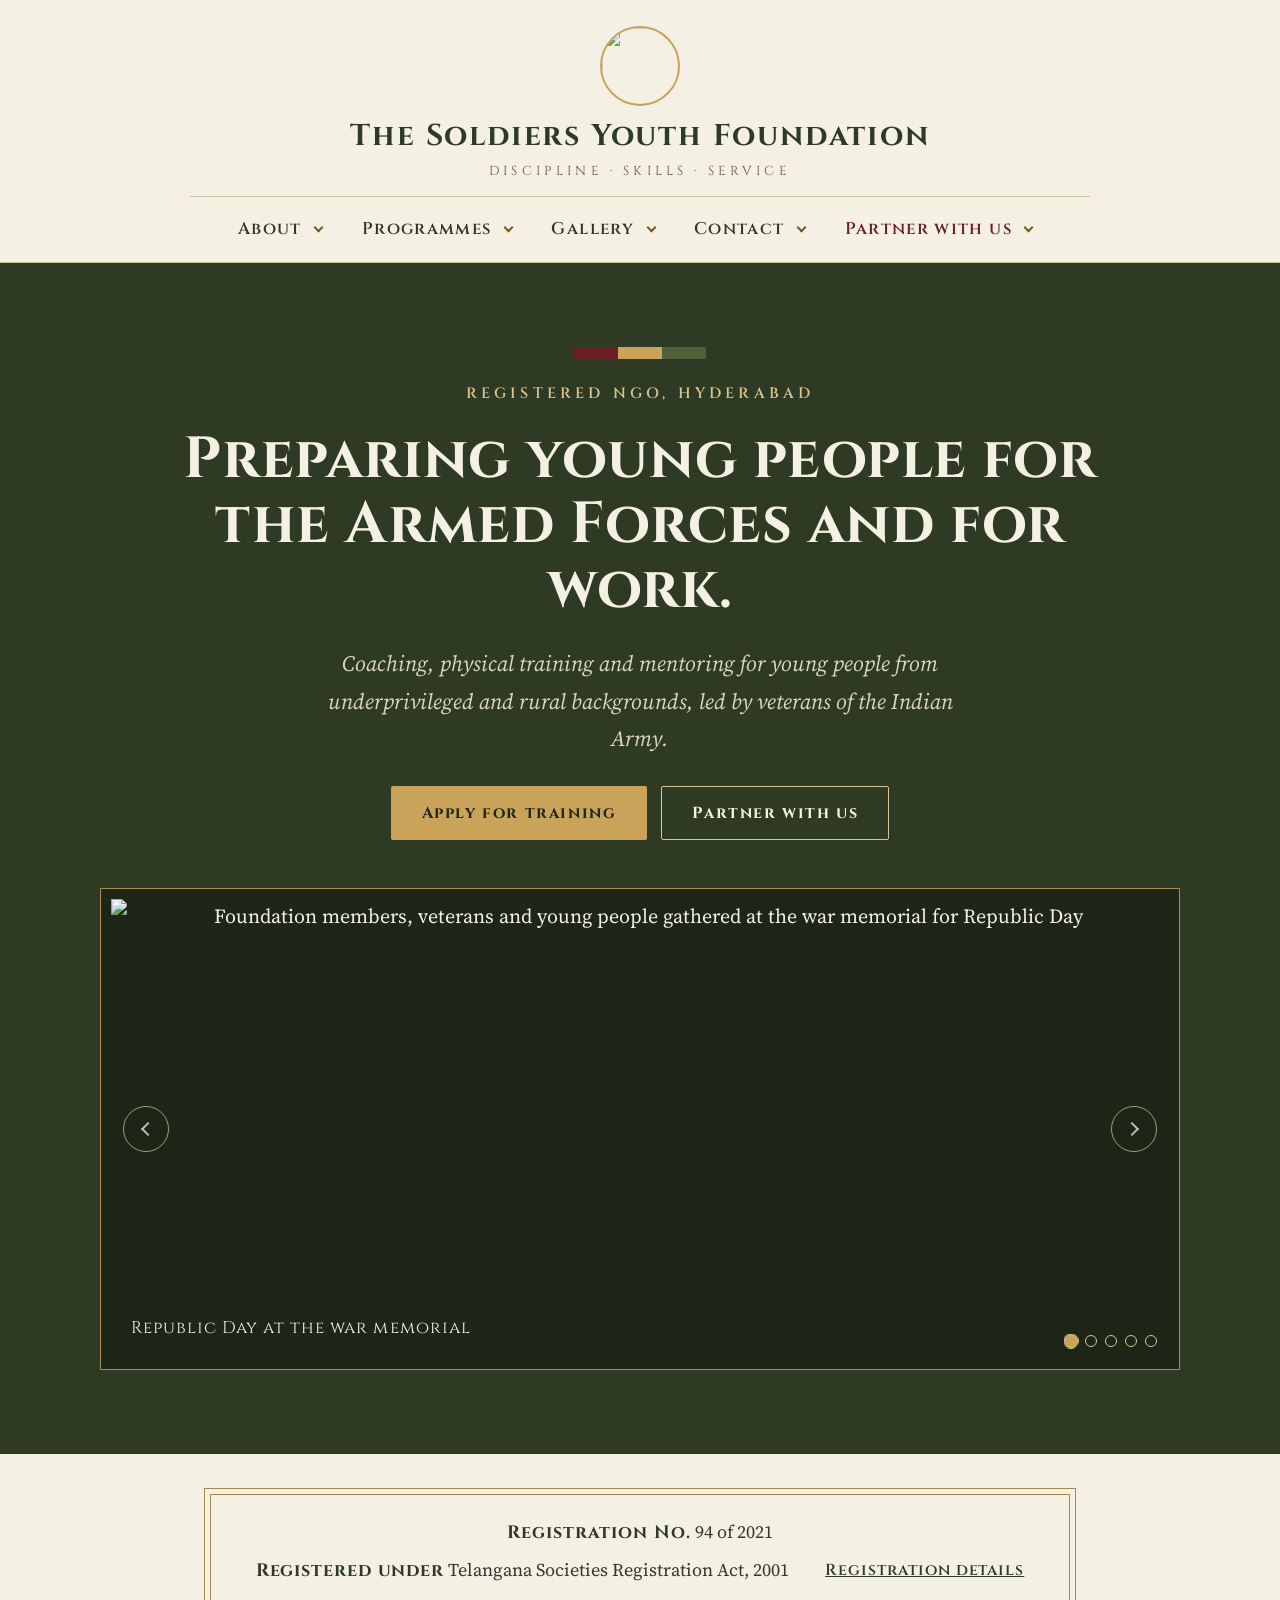
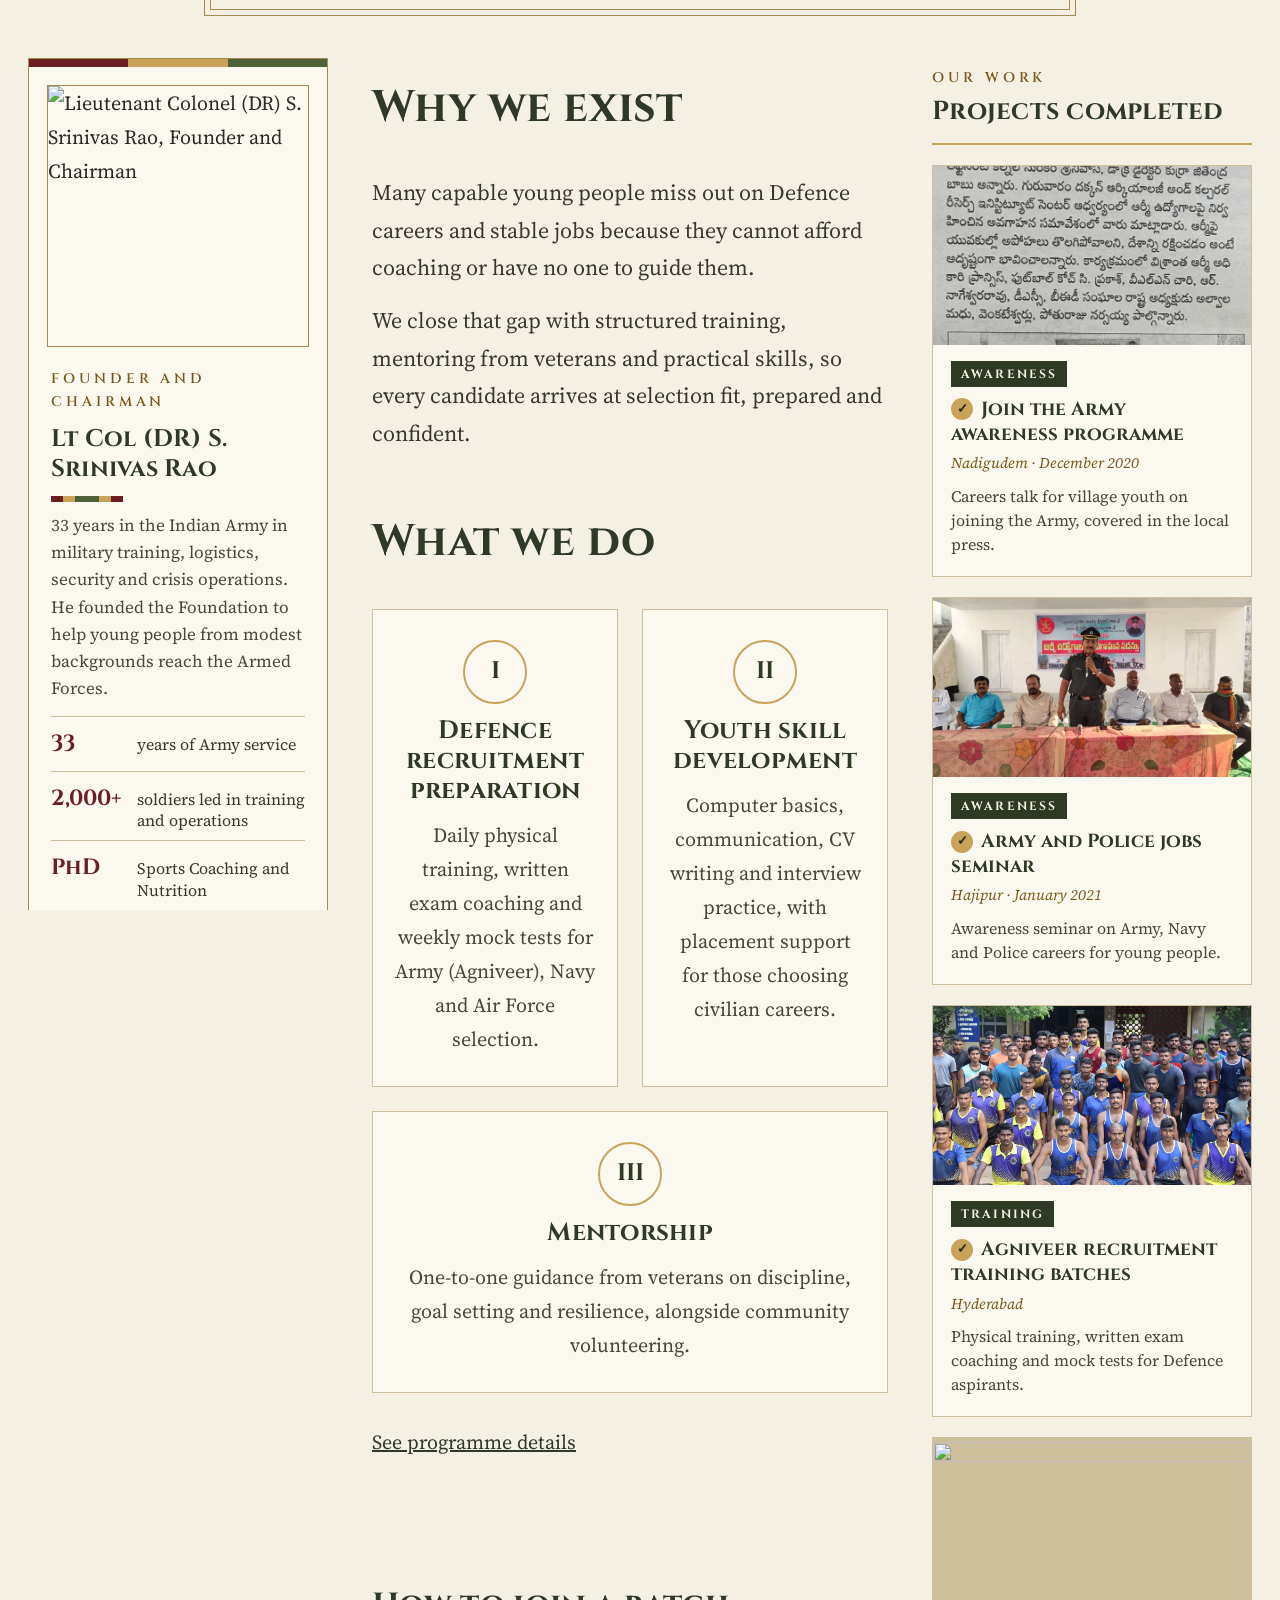
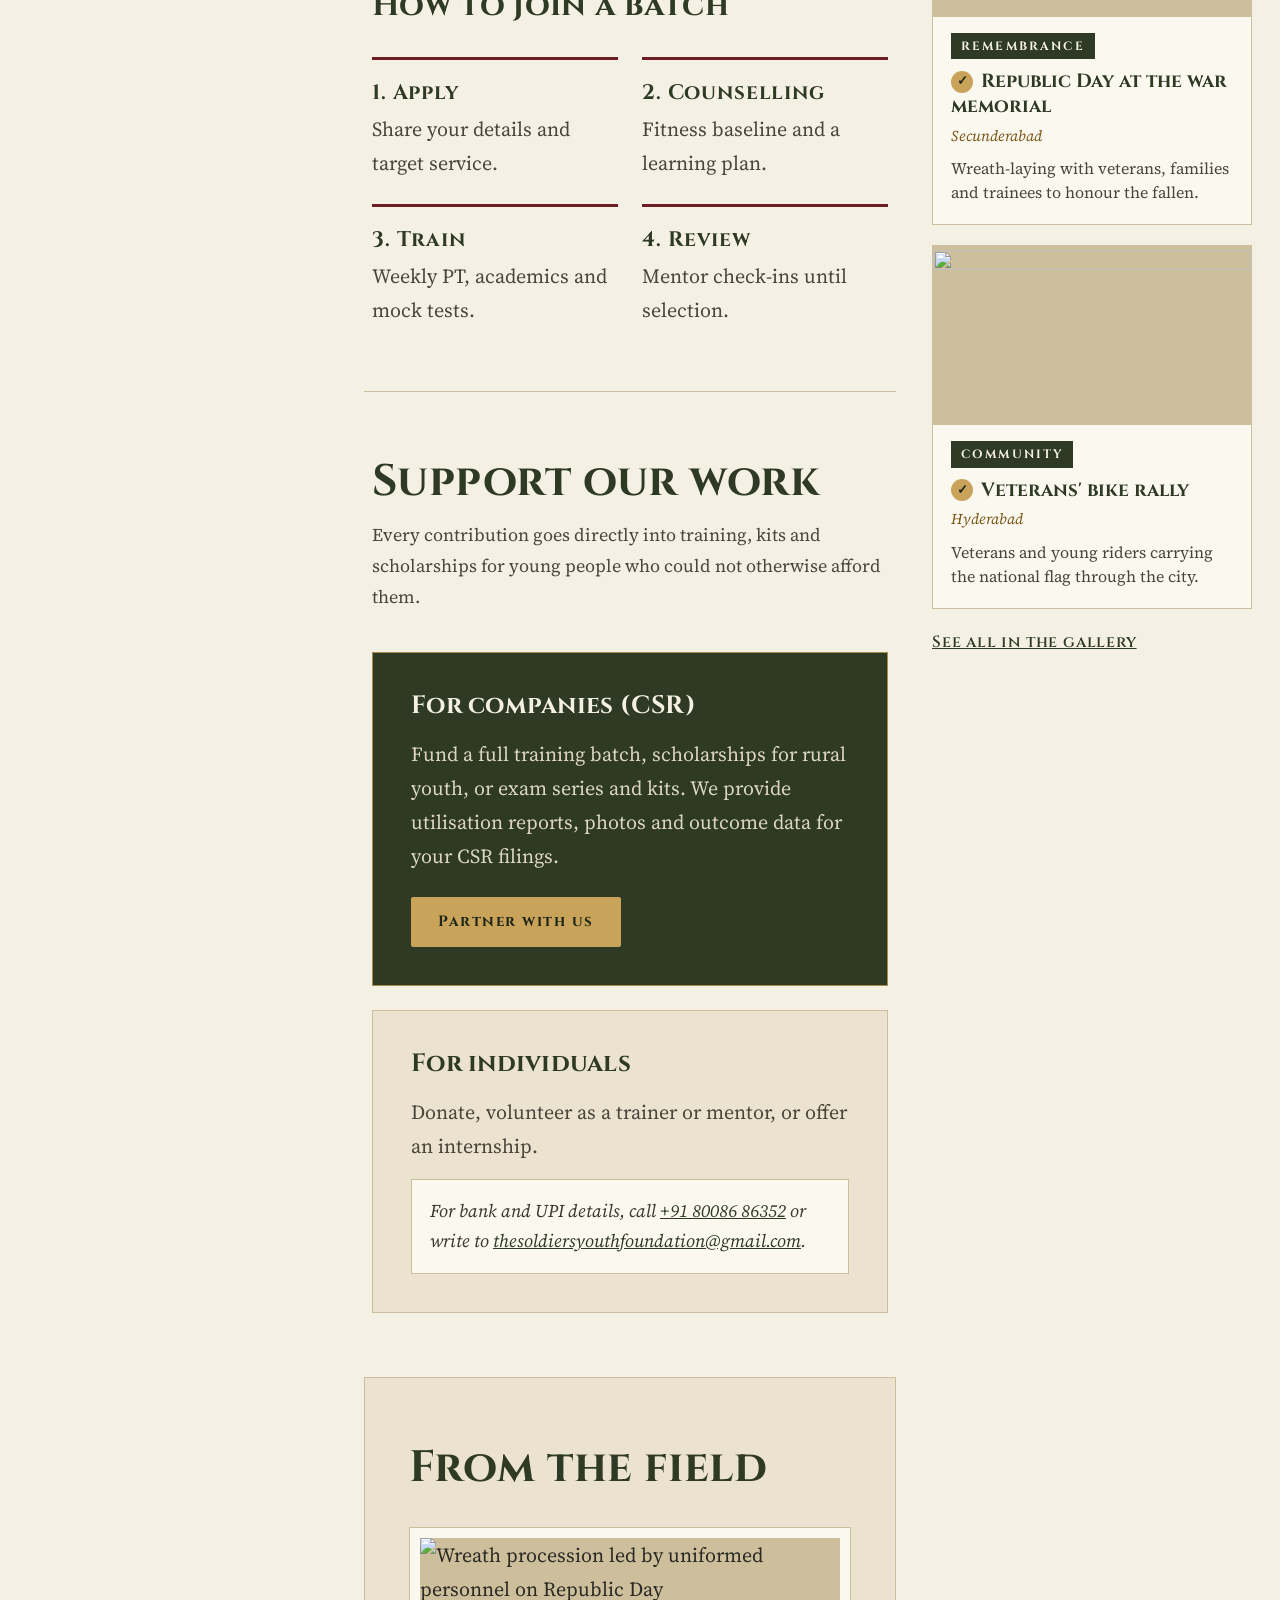
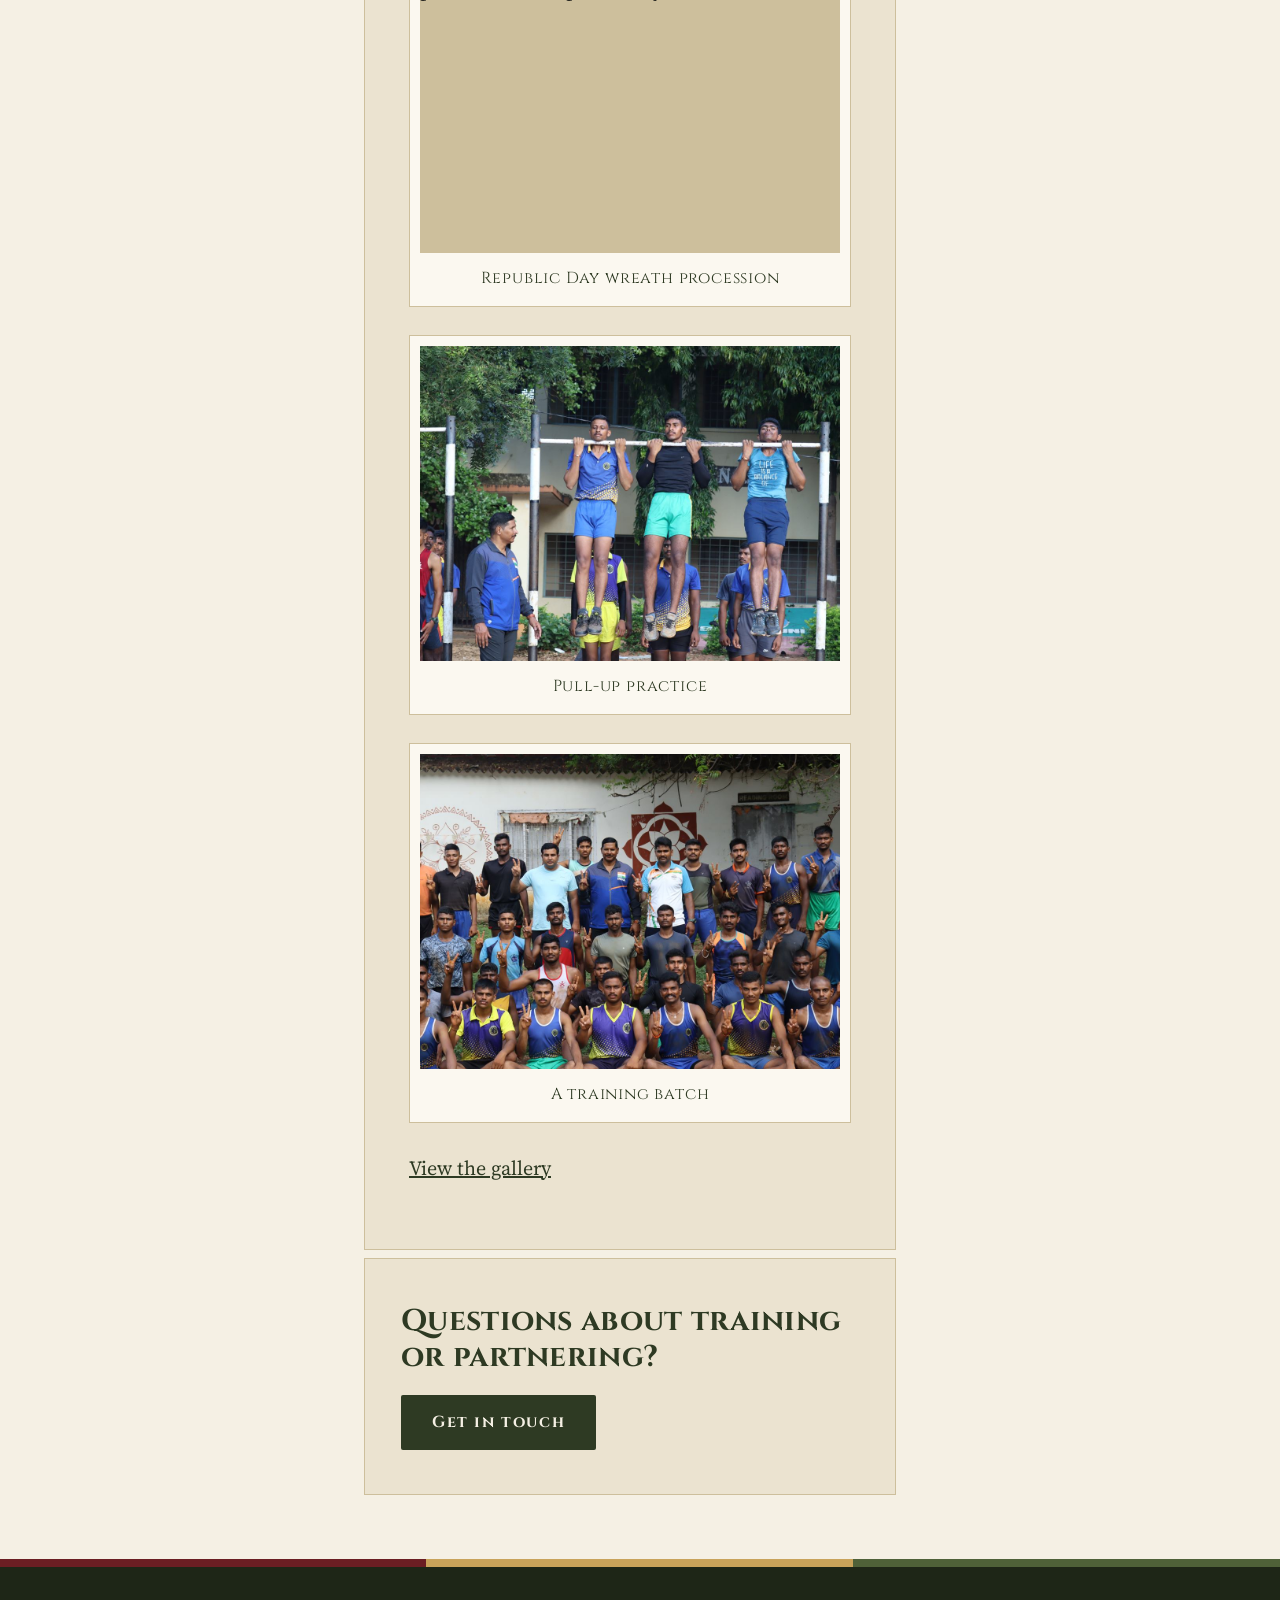
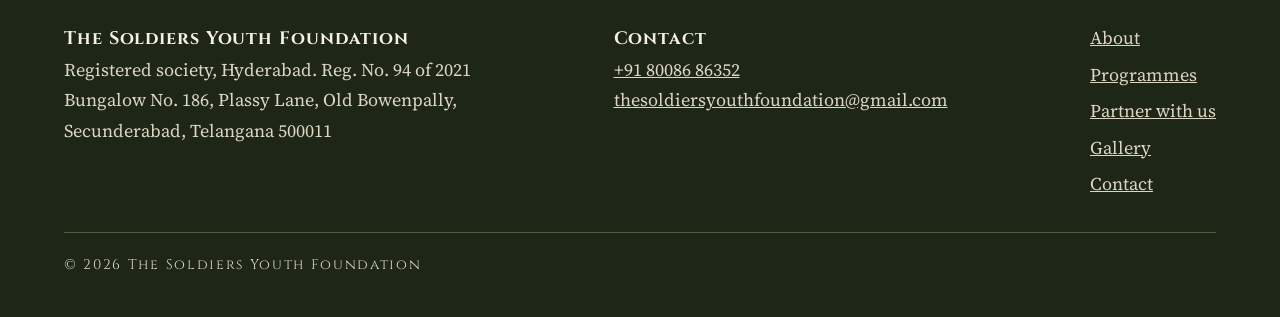
==== commit 25a181cd: "Home hero: rotating slideshow of group photos - Five group photos from the gallery crossfade every 4" ====
--- a/index.html
+++ b/index.html
@@ -103,8 +103,15 @@
         <a class="btn btn--ghost-light" href="partner.html">Partner with us</a>
       </div>
     </div>
-    <div class="hero__media">
-      <img src="assets/img/hero-republic-day.jpg" width="1600" height="1067" alt="Foundation members, veterans and young people gathered at the war memorial for Republic Day">
+    <div class="hero__media slides" data-slides aria-roledescription="carousel" aria-label="Group photos">
+      <figure class="slide is-active"><img src="assets/img/hero-republic-day.jpg" width="1600" height="1067" alt="Foundation members, veterans and young people gathered at the war memorial for Republic Day"><figcaption>Republic Day at the war memorial</figcaption></figure>
+      <figure class="slide"><img src="assets/img/gallery/training-batch-2.jpg" width="1200" height="800" loading="lazy" alt="A large training batch in sports kit gathered outside a college block"><figcaption>Batch photo after training</figcaption></figure>
+      <figure class="slide"><img src="assets/img/gallery/republic-day-group-photo.jpg" width="1200" height="800" loading="lazy" alt="Foundation members and young people gathered with flags at the memorial"><figcaption>Celebrating with families and veterans</figcaption></figure>
+      <figure class="slide"><img src="assets/img/gallery/training-batch-1.jpg" width="1200" height="800" loading="lazy" alt="A training batch in sports kit posing together, some making the victory sign"><figcaption>A training batch</figcaption></figure>
+      <figure class="slide"><img src="assets/img/gallery/bike-rally-assembly.jpg" width="1200" height="800" loading="lazy" alt="Veterans assembled behind the Soldiers Youth Foundation bike rally banner"><figcaption>Veterans assembling for the bike rally</figcaption></figure>
+      <button class="slides__btn slides__btn--prev" type="button" aria-label="Previous photo"></button>
+      <button class="slides__btn slides__btn--next" type="button" aria-label="Next photo"></button>
+      <div class="slides__dots" role="group" aria-label="Choose photo"></div>
     </div>
   </div>
 </section>
--- a/css/site.css
+++ b/css/site.css
@@ -495,3 +495,40 @@
   .founder__facts li { flex: none; }
   .founder__photo img { aspect-ratio: 4 / 3; object-position: center 20%; }
 }
+/* Home hero slideshow of group photos */
+.slides { position: relative; }
+.slides .slide { margin: 0; position: absolute; inset: 10px; opacity: 0; transition: opacity .9s ease; overflow: hidden; }
+.slides .slide:first-child { position: relative; inset: auto; }
+.slides .slide.is-active { opacity: 1; z-index: 1; }
+.slides .slide img { width: 100%; height: 460px; object-fit: cover; animation: none; }
+.slides .slide.is-active img { animation: kenburns 3.5s ease-out both; }
+.slides .slide figcaption {
+  position: absolute; left: 0; right: 0; bottom: 0; padding: 40px 20px 16px; text-align: left;
+  font-family: var(--font-head); font-size: 17px; letter-spacing: 0.06em; color: var(--bg);
+  background: linear-gradient(transparent, rgba(30, 38, 23, .85));
+  transform: translateY(12px); opacity: 0; transition: transform .8s ease .4s, opacity .8s ease .4s;
+}
+.slides .slide.is-active figcaption { transform: none; opacity: 1; }
+.slides__btn {
+  position: absolute; top: 50%; z-index: 3; width: 46px; height: 46px; margin-top: -23px; border-radius: 50%;
+  border: 1.5px solid var(--brass-light); background: rgba(30, 38, 23, .55); color: var(--bg); cursor: pointer;
+  display: flex; align-items: center; justify-content: center; opacity: .75; transition: opacity .3s, background .3s;
+}
+.slides__btn::before { content: ""; width: 10px; height: 10px; border-left: 2px solid currentColor; border-bottom: 2px solid currentColor; }
+.slides__btn--prev { left: 22px; }
+.slides__btn--prev::before { transform: translateX(2px) rotate(45deg); }
+.slides__btn--next { right: 22px; }
+.slides__btn--next::before { transform: translateX(-2px) rotate(-135deg); }
+.slides__btn:hover, .slides__btn:focus-visible { opacity: 1; background: var(--maroon); }
+.slides__dots { position: absolute; z-index: 3; right: 22px; bottom: 22px; display: flex; gap: 8px; }
+.slides__dots button { width: 12px; height: 12px; padding: 0; border-radius: 50%; border: 1.5px solid var(--brass-light); background: transparent; cursor: pointer; transition: background .3s, transform .3s; }
+.slides__dots button[aria-current="true"] { background: var(--brass); transform: scale(1.25); }
+@media (max-width: 720px) {
+  .slides .slide img { height: 240px; }
+  .slides .slide figcaption { font-size: 14px; padding: 28px 14px 12px; padding-right: 110px; }
+  .slides__btn { width: 38px; height: 38px; margin-top: -19px; }
+  .slides__btn--prev { left: 12px; } .slides__btn--next { right: 12px; }
+  .slides__dots { right: 14px; bottom: 16px; gap: 6px; }
+  .slides__dots button { width: 10px; height: 10px; }
+}
+html, body { overflow-x: clip; }
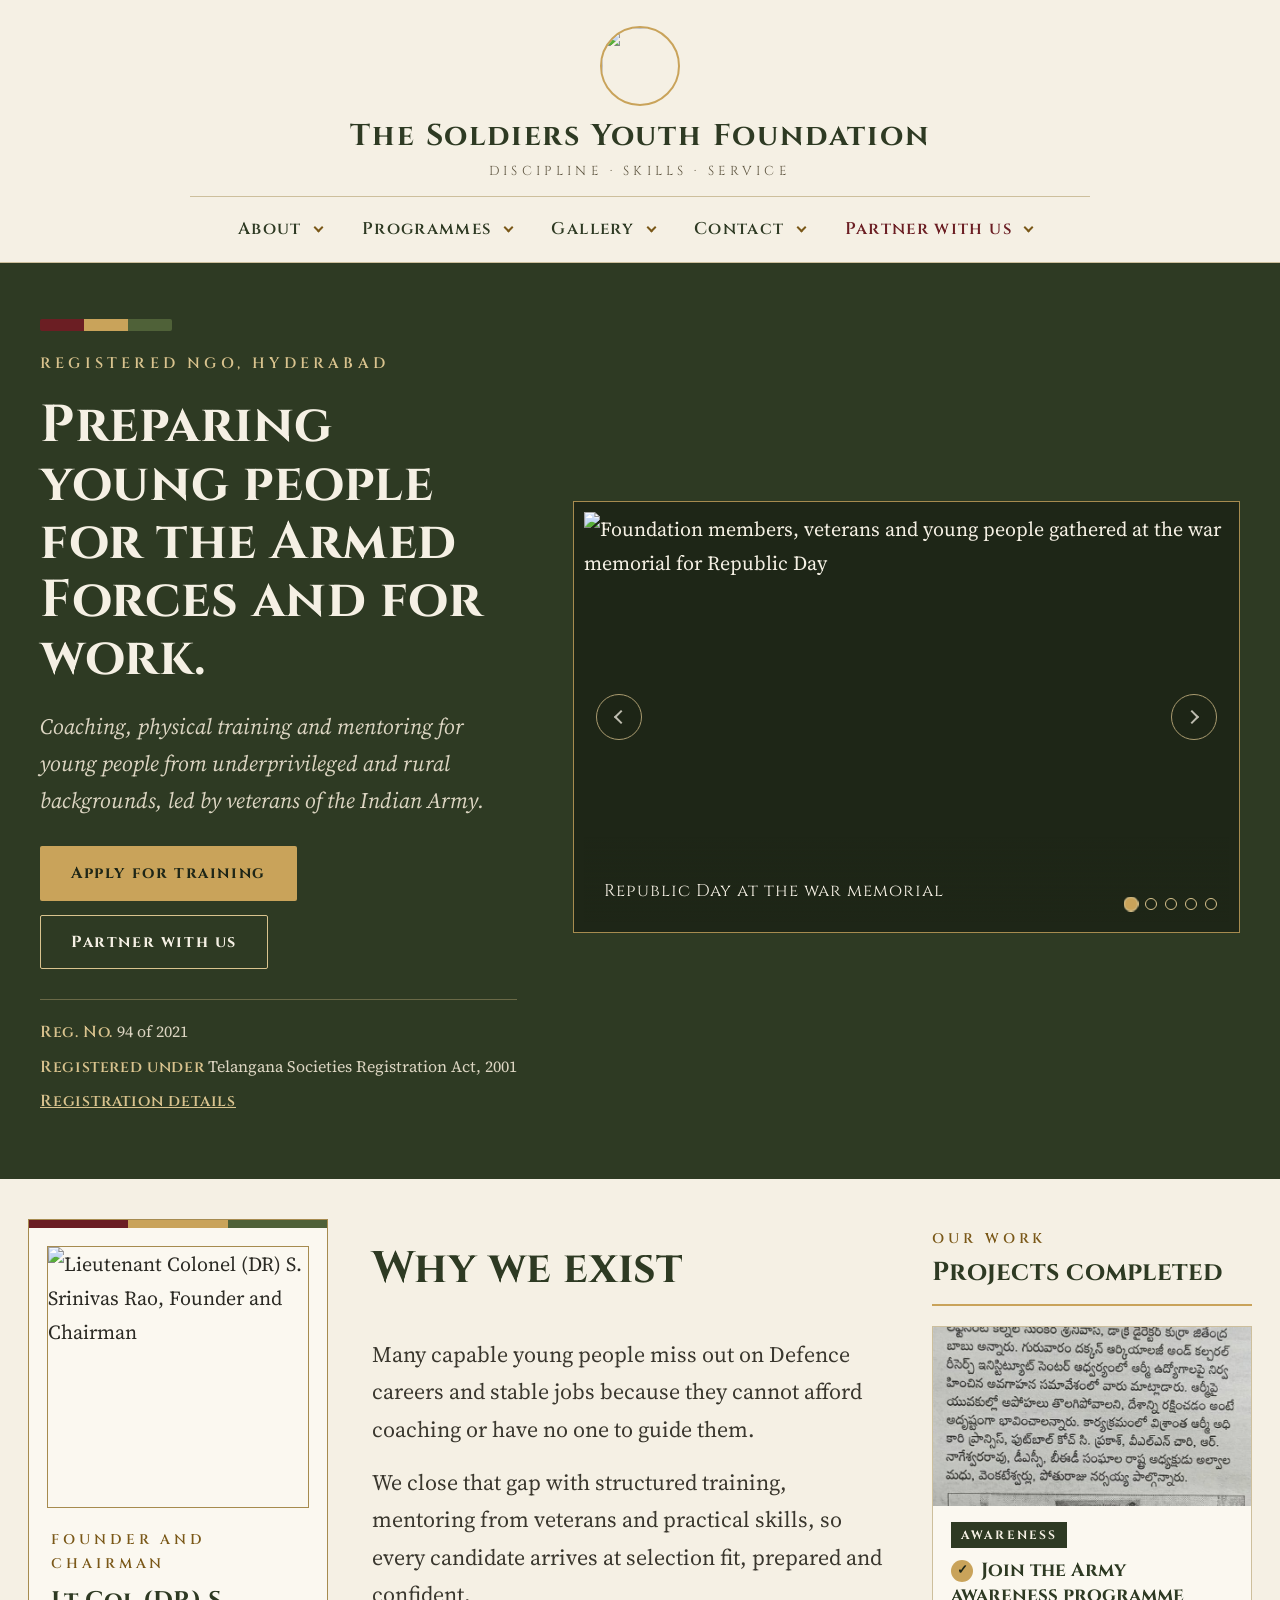
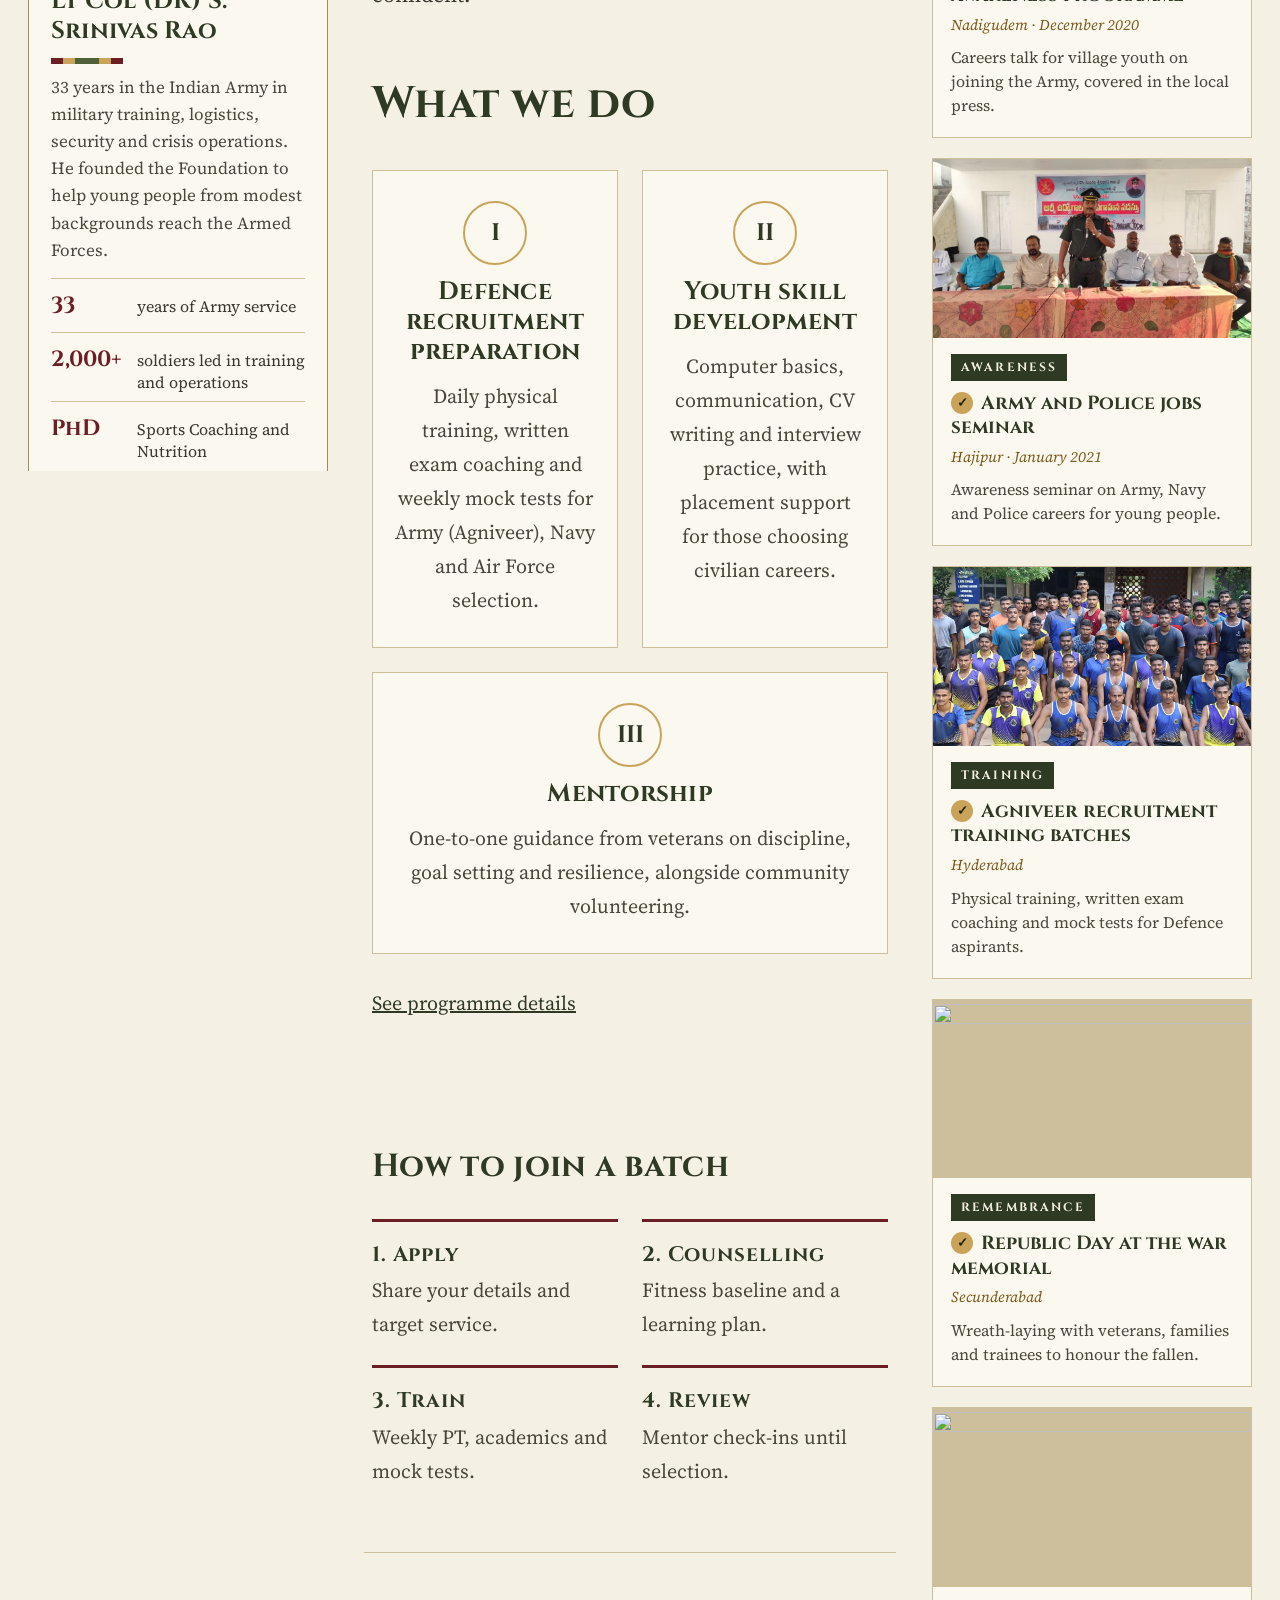
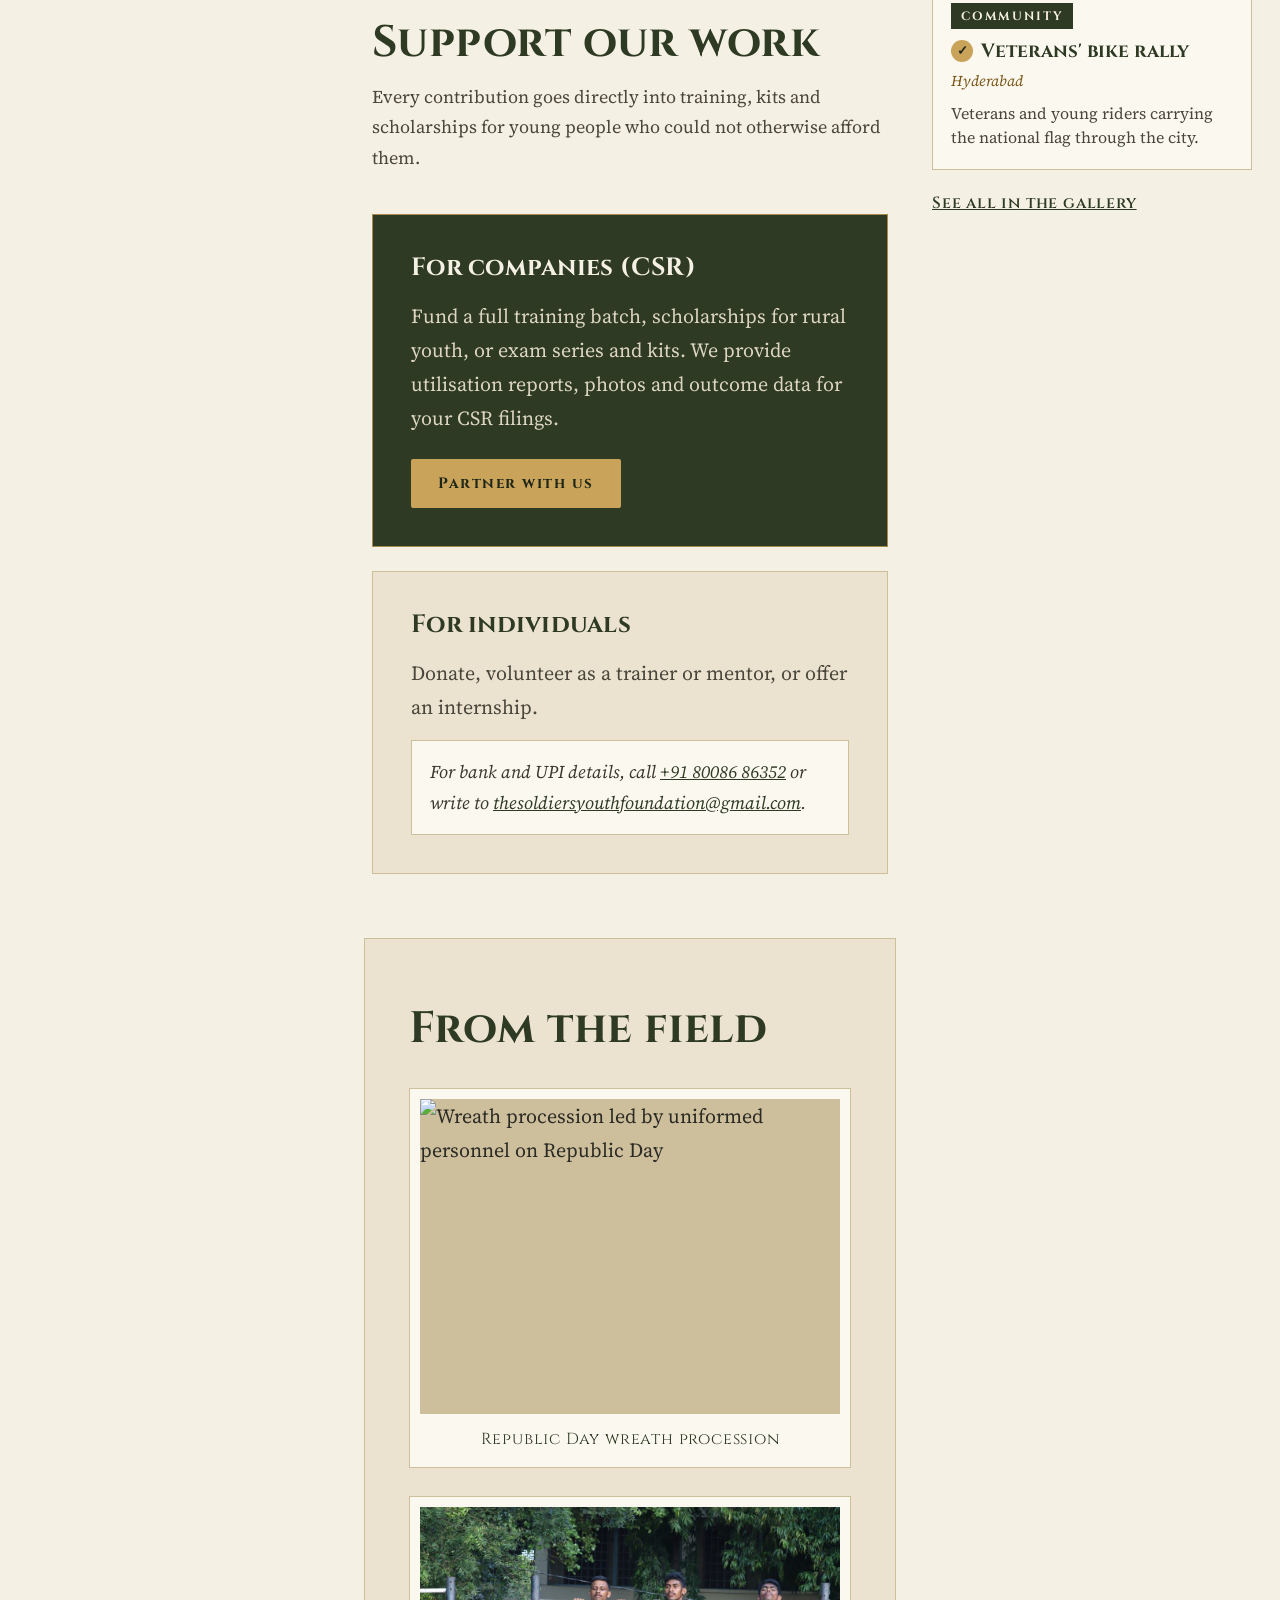
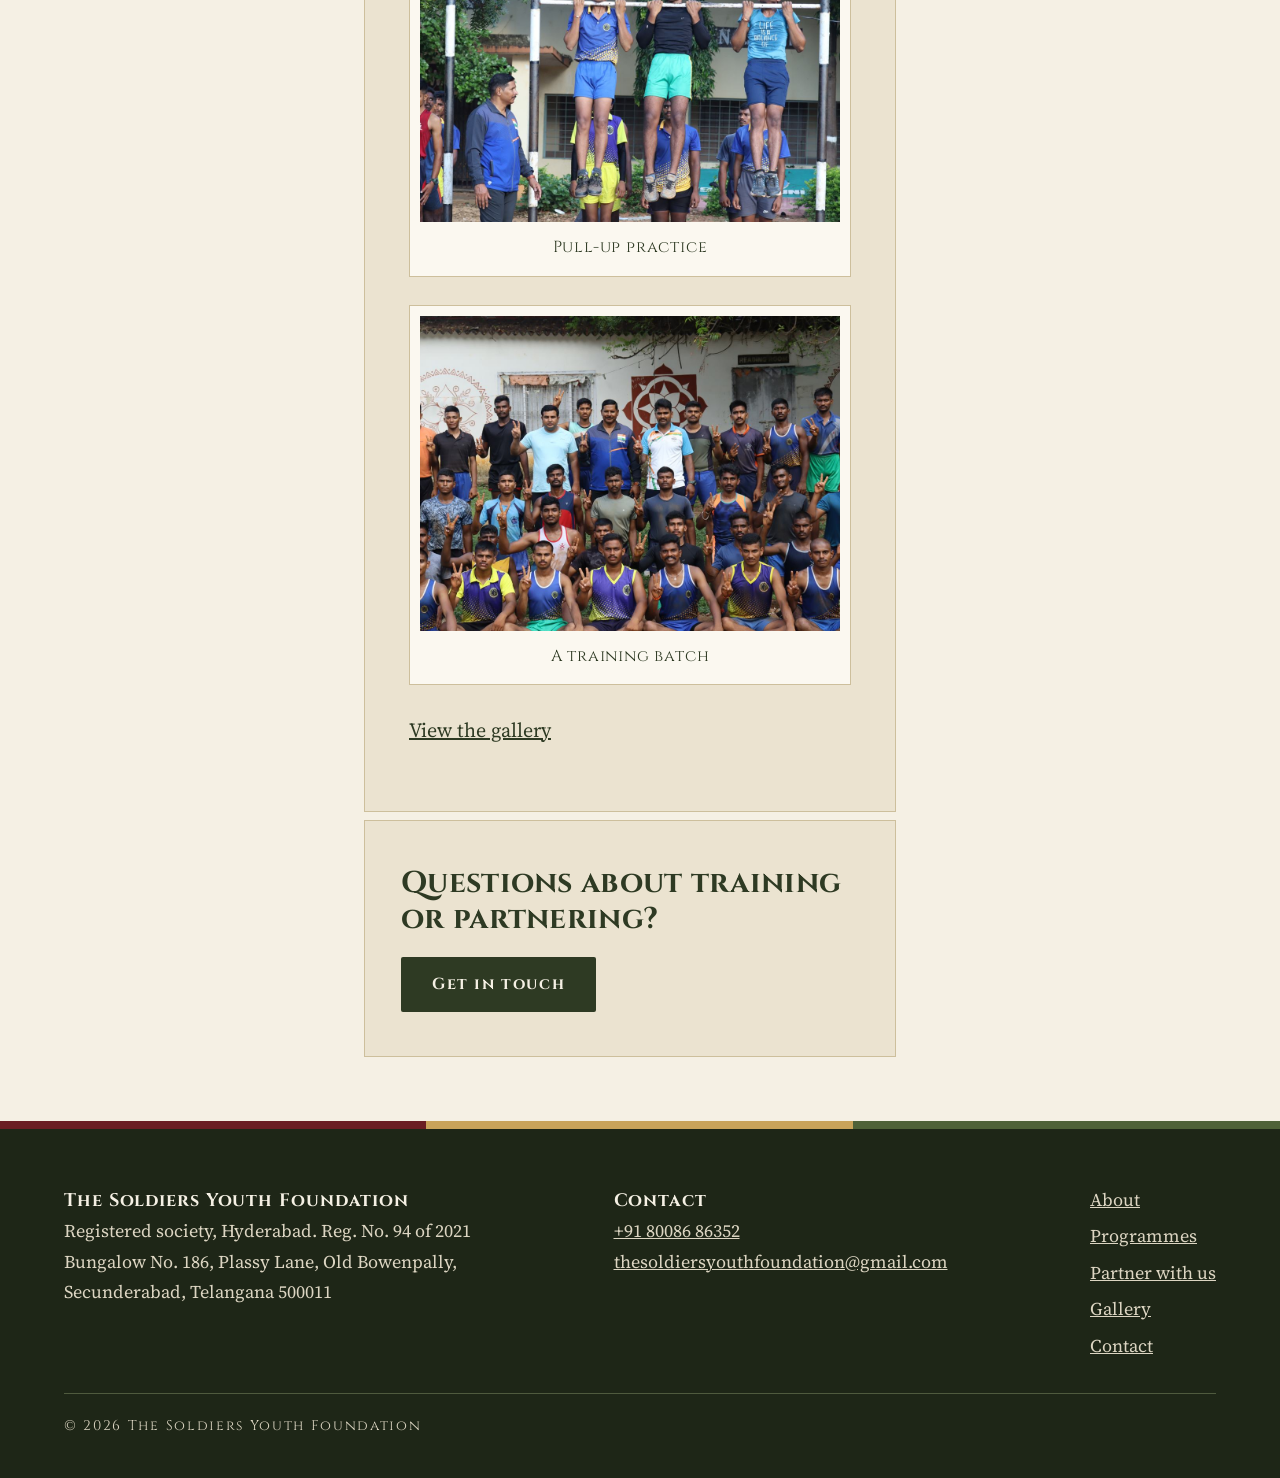
==== commit 4aa30400: "Home hero: text on the left, group photo slideshow on the right - Registration details move into the" ====
--- a/index.html
+++ b/index.html
@@ -92,7 +92,7 @@
 </header>
 
 <main id="main">
-<section class="hero">
+<section class="hero hero--split">
   <div class="wrap">
     <div class="hero__text">
       <span class="hero__eyebrow">Registered NGO, Hyderabad</span>
@@ -102,6 +102,11 @@
         <a class="btn btn--accent" href="programmes.html#apply">Apply for training</a>
         <a class="btn btn--ghost-light" href="partner.html">Partner with us</a>
       </div>
+      <ul class="hero__creds" aria-label="Registration details">
+        <li><strong>Reg. No.</strong> 94 of 2021</li>
+        <li><strong>Registered under</strong> Telangana Societies Registration Act, 2001</li>
+        <li><a href="about.html#transparency">Registration details</a></li>
+      </ul>
     </div>
     <div class="hero__media slides" data-slides aria-roledescription="carousel" aria-label="Group photos">
       <figure class="slide is-active"><img src="assets/img/hero-republic-day.jpg" width="1600" height="1067" alt="Foundation members, veterans and young people gathered at the war memorial for Republic Day"><figcaption>Republic Day at the war memorial</figcaption></figure>
@@ -113,14 +118,6 @@
       <button class="slides__btn slides__btn--next" type="button" aria-label="Next photo"></button>
       <div class="slides__dots" role="group" aria-label="Choose photo"></div>
     </div>
-  </div>
-</section>
-
-<section class="creds" aria-label="Registration details">
-  <div class="wrap">
-    <div><strong>Registration No.</strong> 94 of 2021</div>
-    <div><strong>Registered under</strong> Telangana Societies Registration Act, 2001</div>
-    <a href="about.html#transparency">Registration details</a>
   </div>
 </section>
 
--- a/css/site.css
+++ b/css/site.css
@@ -532,3 +532,36 @@
   .slides__dots button { width: 10px; height: 10px; }
 }
 html, body { overflow-x: clip; }
+/* Home hero: text left, group photo slideshow right */
+.hero--split .wrap {
+  max-width: 1680px; padding: 56px 40px 64px; flex-direction: row; align-items: center; gap: 56px; text-align: left;
+}
+.hero--split .hero__text { flex: 1 1 0; min-width: 0; max-width: 640px; align-items: flex-start; gap: 20px; }
+.hero--split h1 { font-size: 52px; }
+.hero--split .hero__sub { max-width: none; }
+.hero--split .hero__actions { justify-content: flex-start; }
+.hero--split .hero__text > * { animation-name: fadeRight; }
+.hero--split .hero__media { flex: 1.35 1 0; min-width: 0; max-width: none; animation-name: fadeLeft; }
+.hero--split .slides .slide img { height: clamp(320px, 32vw, 520px); }
+.hero__creds {
+  list-style: none; margin: 10px 0 0; padding: 18px 0 0; border-top: 1px solid rgba(217, 195, 142, .35);
+  display: flex; flex-wrap: wrap; gap: 6px 26px; font-size: 16px; color: var(--on-olive);
+}
+.hero__creds strong { font-family: var(--font-head); font-weight: 600; letter-spacing: 0.04em; color: var(--brass-light); }
+.hero__creds a { font-family: var(--font-head); font-weight: 600; letter-spacing: 0.05em; color: var(--brass-light); }
+.hero__creds a:hover { color: var(--bg); }
+@keyframes fadeRight { from { opacity: 0; transform: translateX(-36px); } to { opacity: 1; transform: none; } }
+@keyframes fadeLeft { from { opacity: 0; transform: translateX(36px); } to { opacity: 1; transform: none; } }
+@media (max-width: 1100px) {
+  .hero--split .wrap { flex-direction: column; align-items: stretch; gap: 36px; padding: 48px 28px 56px; }
+  .hero--split .hero__text { max-width: 760px; }
+  .hero--split .hero__text, .hero--split .hero__media { flex: none; }
+  .hero--split h1 { font-size: 44px; }
+  .hero--split .slides .slide img { height: 420px; }
+}
+@media (max-width: 720px) {
+  .hero--split .wrap { padding: 36px 16px 44px; gap: 28px; }
+  .hero--split h1 { font-size: 32px; }
+  .hero--split .slides .slide img { height: 240px; }
+  .hero__creds { font-size: 15px; flex-direction: column; gap: 4px; }
+}
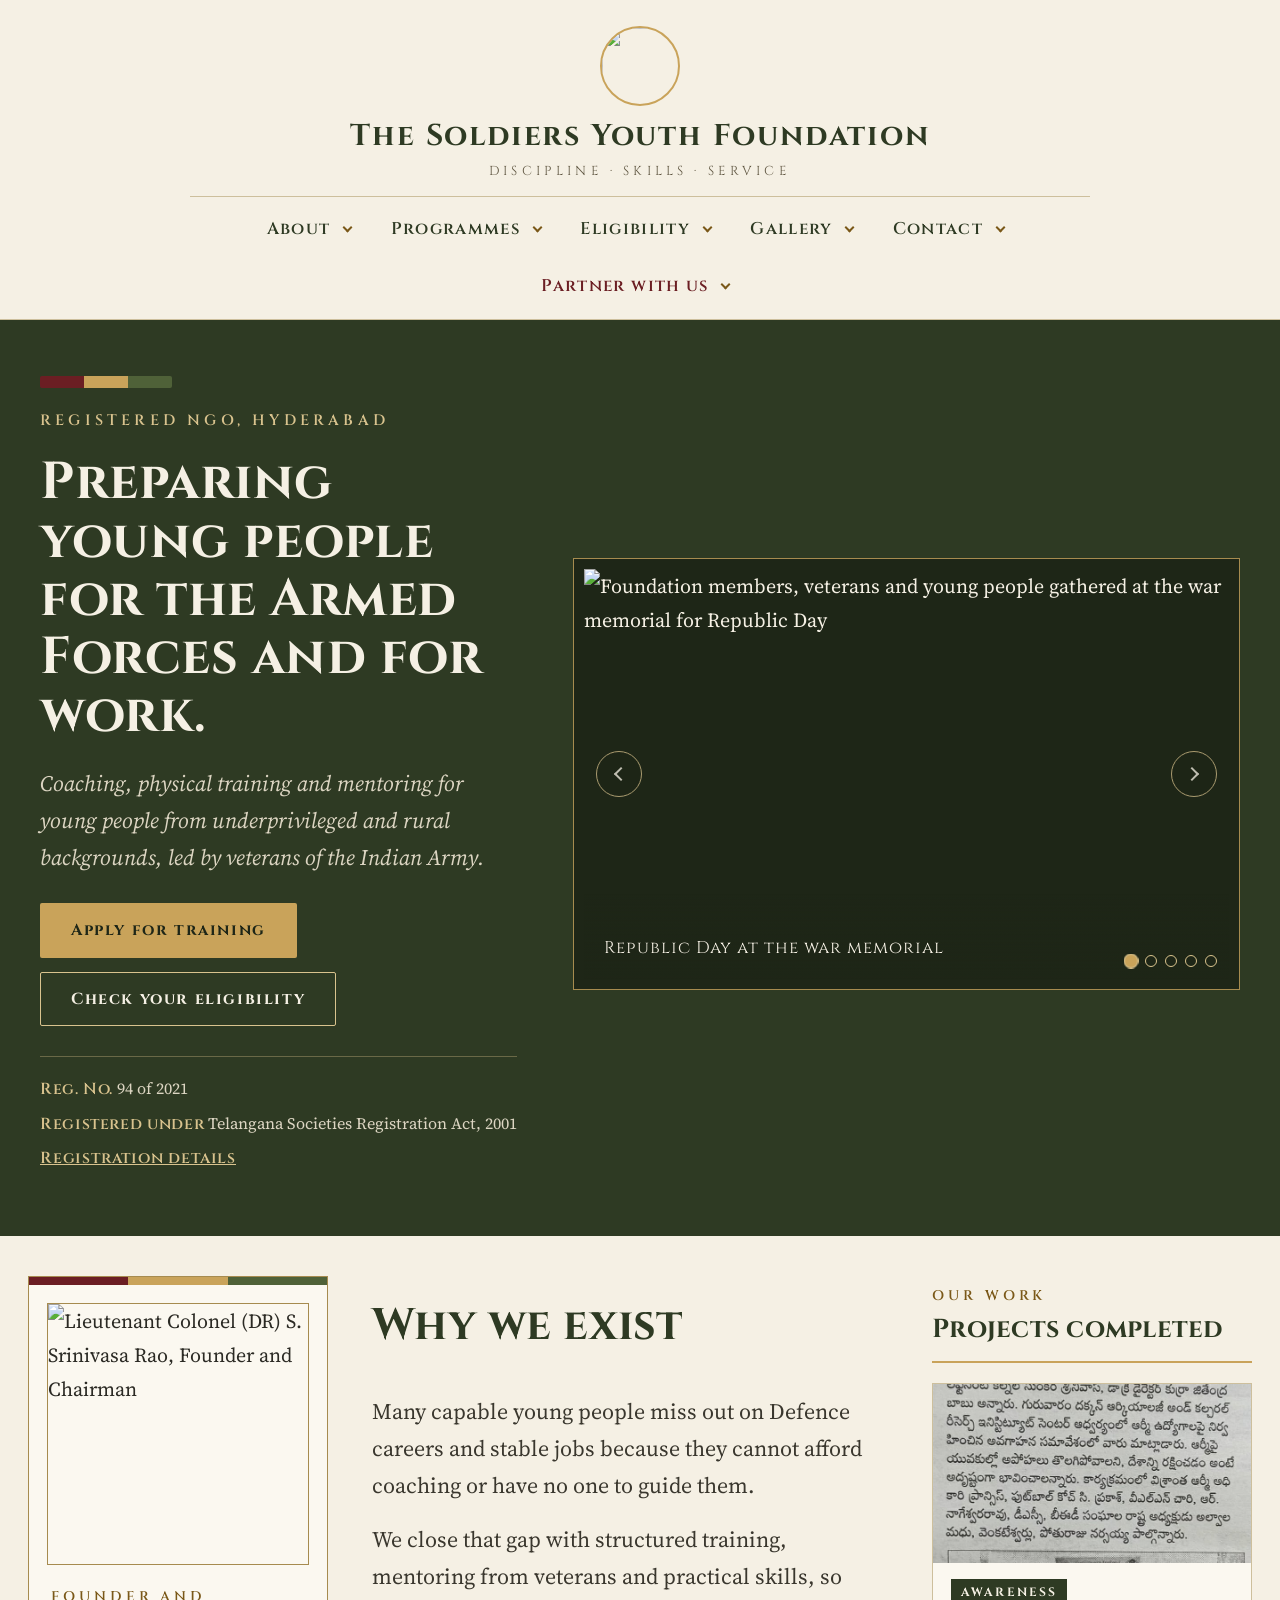
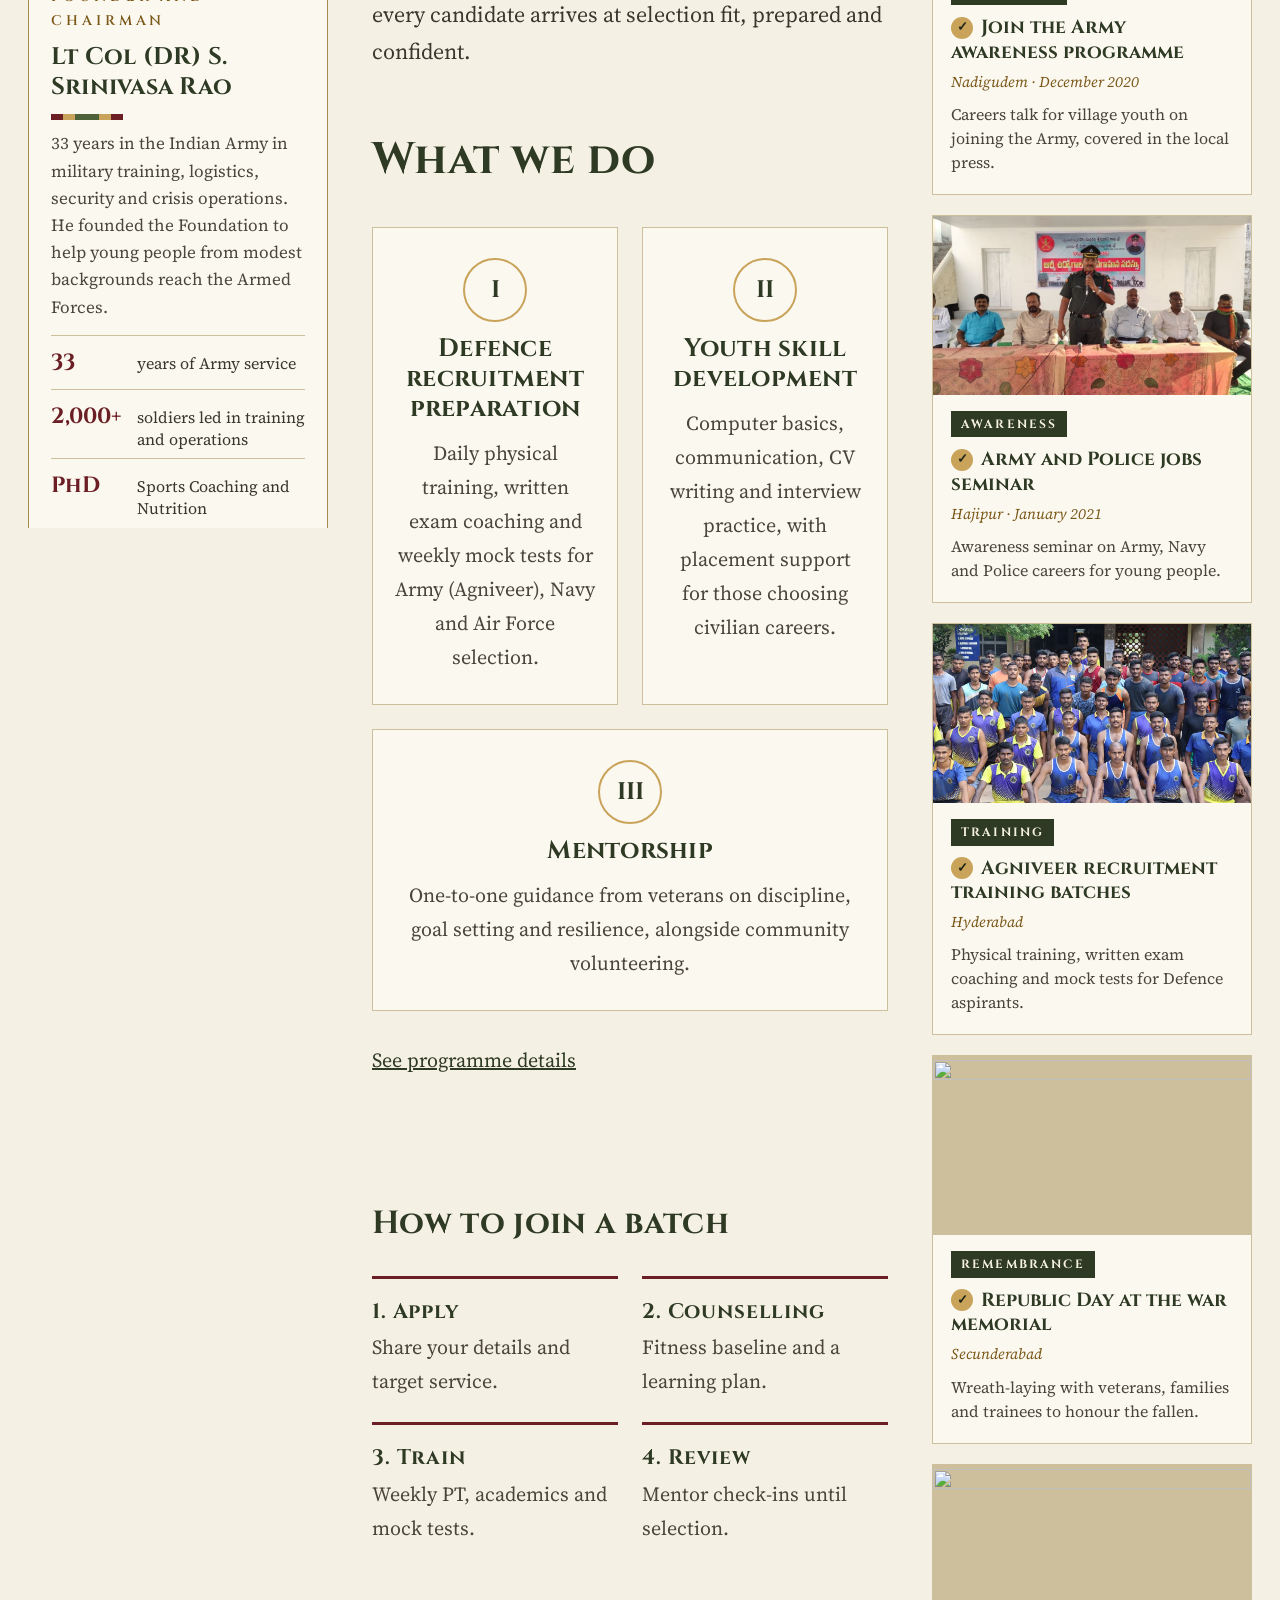
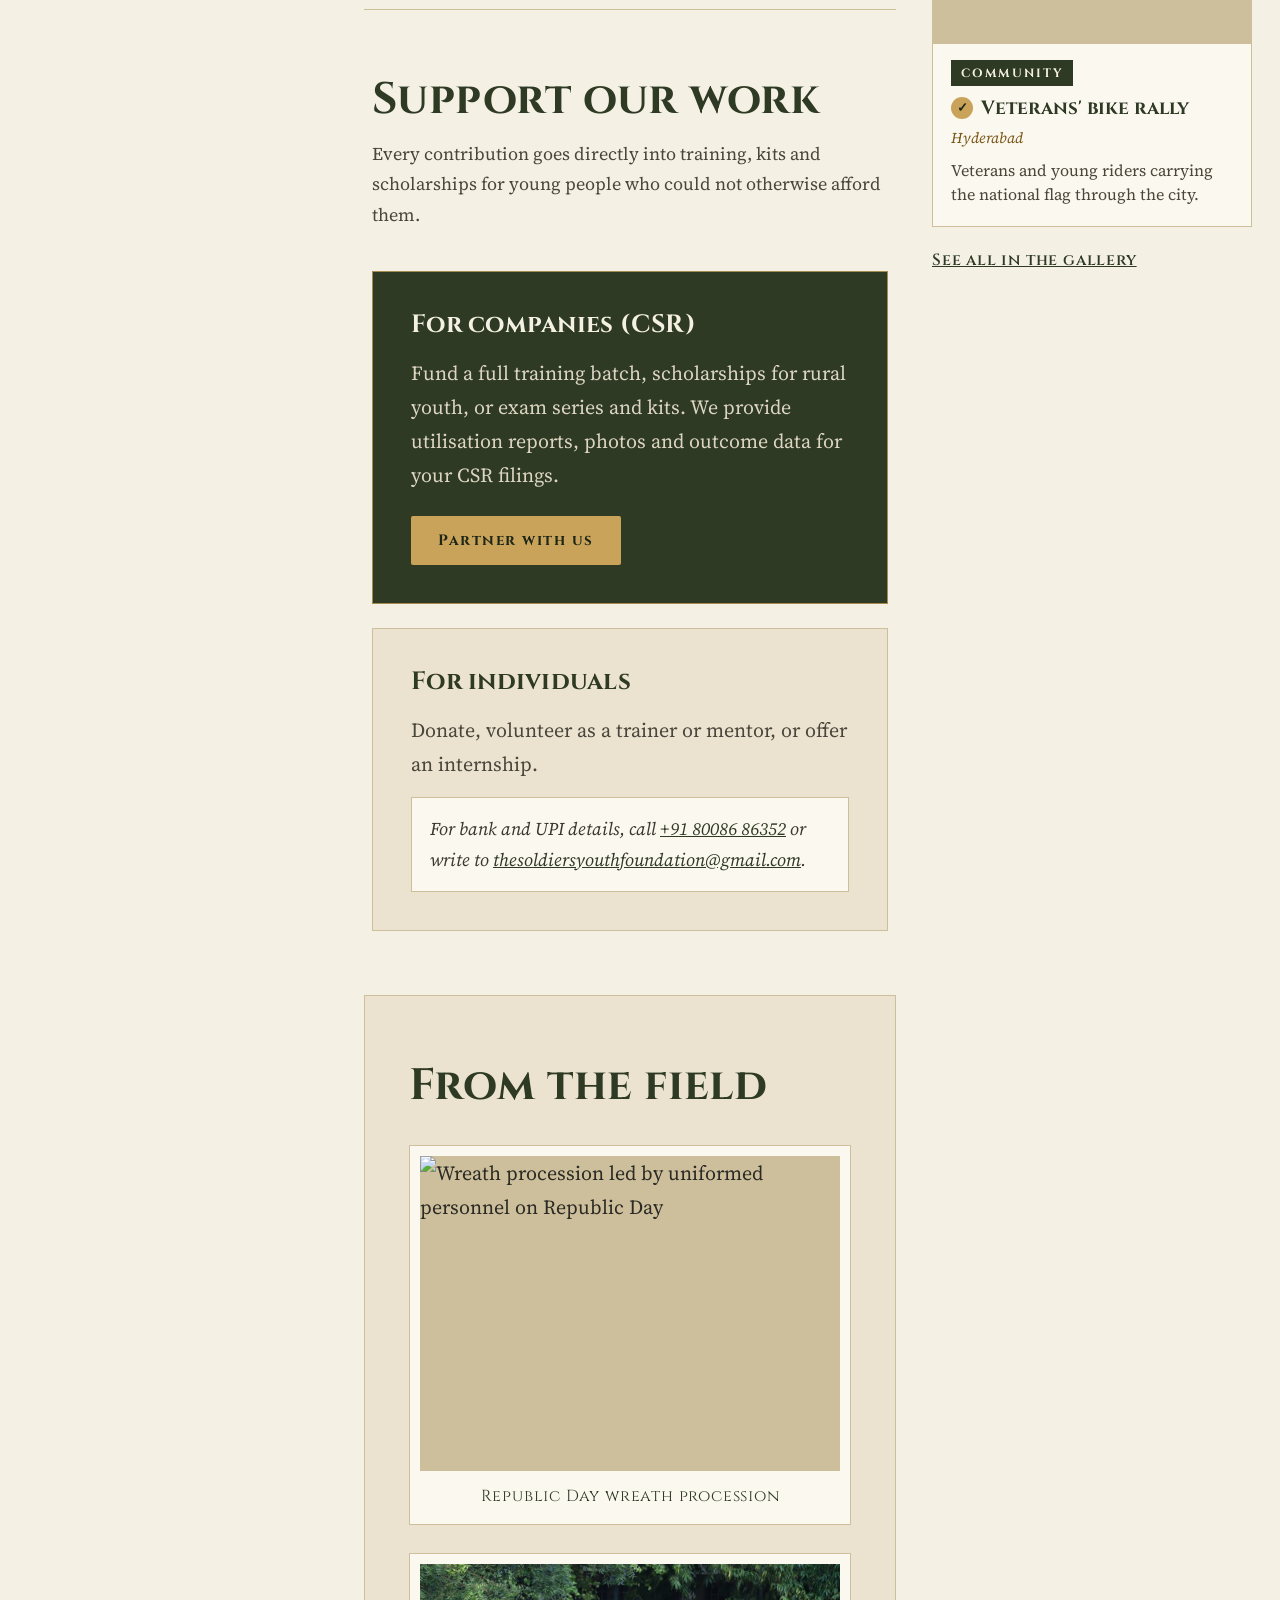
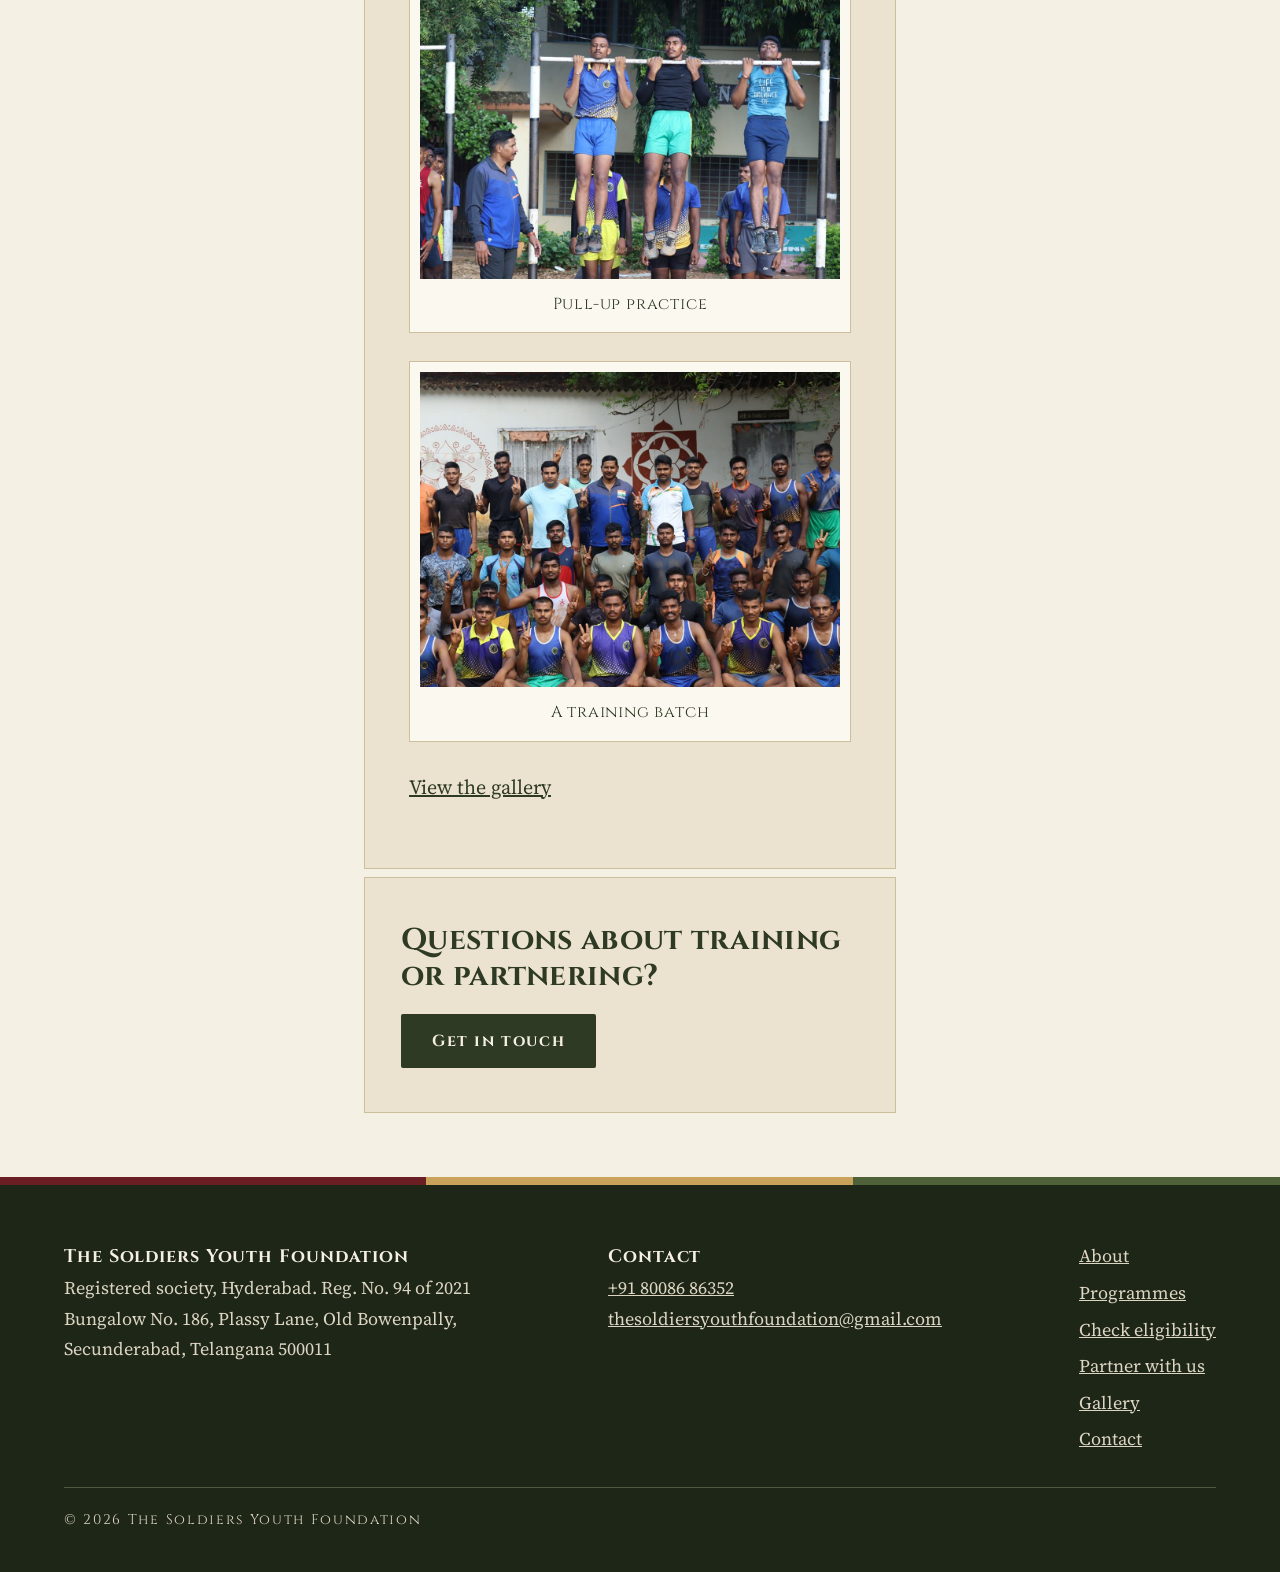
==== commit ec32f8f4: "updated design" ====
--- a/index.html
+++ b/index.html
@@ -21,7 +21,7 @@
   <link rel="stylesheet" href="css/site.css">
   <script>document.documentElement.classList.add('js')</script>
 <script type="application/ld+json">
-{"@context":"https://schema.org","@type":"NGO","name":"The Soldiers Youth Foundation","url":"https://thesoldiersyouthfoundation.com/","logo":"https://thesoldiersyouthfoundation.com/assets/img/logo.png","telephone":"+91-8008686352","email":"thesoldiersyouthfoundation@gmail.com","foundingDate":"2021","founder":{"@type":"Person","name":"Lieutenant Colonel (DR) S. Srinivas Rao"},"address":{"@type":"PostalAddress","streetAddress":"Bungalow No. 186, Plassy Lane, Old Bowenpally","addressLocality":"Secunderabad","addressRegion":"Telangana","postalCode":"500011","addressCountry":"IN"}}
+{"@context":"https://schema.org","@type":"NGO","name":"The Soldiers Youth Foundation","url":"https://thesoldiersyouthfoundation.com/","logo":"https://thesoldiersyouthfoundation.com/assets/img/logo.png","telephone":"+91-8008686352","email":"thesoldiersyouthfoundation@gmail.com","foundingDate":"2021","founder":{"@type":"Person","name":"Lieutenant Colonel (DR) S. Srinivasa Rao"},"address":{"@type":"PostalAddress","streetAddress":"Bungalow No. 186, Plassy Lane, Old Bowenpally","addressLocality":"Secunderabad","addressRegion":"Telangana","postalCode":"500011","addressCountry":"IN"}}
 </script>
 </head>
 <body>
@@ -56,6 +56,16 @@
         </ul>
       </div>
       <div class="nav__item">
+        <a class="nav__link" href="eligibility.html">Eligibility</a>
+        <button class="nav__toggle" type="button" aria-expanded="false" aria-controls="menu-eligibility"><span class="visually-hidden">Eligibility menu</span></button>
+        <ul class="nav__menu" id="menu-eligibility">
+          <li><a href="eligibility.html#checker">Check your eligibility</a></li>
+          <li><a href="eligibility.html#checker">Officer entries: NDA, CDS, AFCAT</a></li>
+          <li><a href="eligibility.html#checker">Agniveer entries</a></li>
+          <li><a href="contact.html">Talk to a mentor</a></li>
+        </ul>
+      </div>
+      <div class="nav__item">
         <a class="nav__link" href="gallery.html">Gallery</a>
         <button class="nav__toggle" type="button" aria-expanded="false" aria-controls="menu-gallery"><span class="visually-hidden">Gallery menu</span></button>
         <ul class="nav__menu" id="menu-gallery">
@@ -100,7 +110,7 @@
       <p class="hero__sub">Coaching, physical training and mentoring for young people from underprivileged and rural backgrounds, led by veterans of the Indian Army.</p>
       <div class="hero__actions">
         <a class="btn btn--accent" href="programmes.html#apply">Apply for training</a>
-        <a class="btn btn--ghost-light" href="partner.html">Partner with us</a>
+        <a class="btn btn--ghost-light" href="eligibility.html">Check your eligibility</a>
       </div>
       <ul class="hero__creds" aria-label="Registration details">
         <li><strong>Reg. No.</strong> 94 of 2021</li>
@@ -124,10 +134,10 @@
 <div class="layout">
 <aside class="pane pane--left" aria-label="Our founder">
   <div class="founder" data-reveal>
-    <div class="founder__photo"><img src="assets/img/chairman.jpg" width="640" height="640" alt="Lieutenant Colonel (DR) S. Srinivas Rao, Founder and Chairman"></div>
+    <div class="founder__photo"><img src="assets/img/chairman.jpg" width="640" height="640" alt="Lieutenant Colonel (DR) S. Srinivasa Rao, Founder and Chairman"></div>
     <div class="founder__body">
       <span class="eyebrow">Founder and Chairman</span>
-      <h2 class="founder__name">Lt Col (DR) S. Srinivas Rao</h2>
+      <h2 class="founder__name">Lt Col (DR) S. Srinivasa Rao</h2>
       <p class="founder__bio">33 years in the Indian Army in military training, logistics, security and crisis operations. He founded the Foundation to help young people from modest backgrounds reach the Armed Forces.</p>
       <ul class="founder__facts">
         <li><strong>33</strong><span>years of Army service</span></li>
@@ -308,6 +318,7 @@
     <nav aria-label="Footer">
       <a href="about.html">About</a>
       <a href="programmes.html">Programmes</a>
+      <a href="eligibility.html">Check eligibility</a>
       <a href="partner.html">Partner with us</a>
       <a href="gallery.html">Gallery</a>
       <a href="contact.html">Contact</a>
--- a/css/site.css
+++ b/css/site.css
@@ -565,3 +565,136 @@
   .hero--split .slides .slide img { height: 240px; }
   .hero__creds { font-size: 15px; flex-direction: column; gap: 4px; }
 }
+/* ==========================================================
+   Eligibility checker (eligibility.html)
+   ========================================================== */
+[hidden] { display: none !important; }
+.elig__intro { max-width: 760px; margin-bottom: 32px; }
+.elig__intro .lead { margin-top: 12px; }
+
+/* Wizard */
+.wiz { background: var(--paper); border: 1px solid var(--line-2); position: relative; scroll-margin-top: 24px; }
+.wiz::before { content: ""; display: block; height: 6px; background: var(--ribbon); background-size: 200% 100%; animation: ribbon 8s linear infinite; }
+.wiz__steps { list-style: none; margin: 0; padding: 22px 30px 0; display: flex; gap: 8px 28px; flex-wrap: wrap; counter-reset: none; }
+.wiz__steps li { display: flex; align-items: center; gap: 10px; font-family: var(--font-head); font-weight: 600; font-size: 16px; letter-spacing: 0.05em; color: var(--muted-2); transition: color .3s; }
+.wiz__steps li span {
+  width: 32px; height: 32px; border-radius: 50%; display: inline-flex; align-items: center; justify-content: center;
+  border: 2px solid var(--line-2); font-size: 15px; background: var(--paper); transition: background .3s, color .3s, border-color .3s, transform .3s;
+}
+.wiz__steps li.is-current { color: var(--olive); }
+.wiz__steps li.is-current span { background: var(--olive); border-color: var(--olive); color: var(--brass-light); transform: scale(1.1); }
+.wiz__steps li.is-done { color: var(--green); }
+.wiz__steps li.is-done span { background: var(--brass); border-color: var(--brass); color: var(--olive-dark); }
+.wiz__bar { height: 4px; margin: 18px 30px 0; background: var(--bg-soft); overflow: hidden; }
+.wiz__bar span { display: block; height: 100%; width: 33%; background: var(--maroon); transition: width .5s cubic-bezier(.2, .7, .2, 1); }
+.wiz__form { padding: 26px 30px 30px; }
+.wiz__step { border: 0; margin: 0; padding: 0; min-width: 0; display: flex; flex-direction: column; gap: 18px; animation: fadeUp .45s ease both; }
+.wiz__hint { font-size: 17px; color: var(--muted); margin: 0; }
+.wiz__nav { display: flex; gap: 12px; flex-wrap: wrap; margin-top: 6px; }
+.form .wiz__nav button { align-self: auto; }
+
+/* Pill choices (radio / checkbox) */
+.choice { display: flex; flex-wrap: wrap; align-items: center; gap: 10px; border: 0; }
+.choice__label { flex: 0 0 100%; font-weight: 600; color: var(--text-2); font-size: 18px; }
+.form label.pill { display: inline-flex; flex-direction: row; gap: 0; font-weight: 400; cursor: pointer; }
+.pill input { position: absolute; opacity: 0; width: 1px; height: 1px; }
+.pill span {
+  display: inline-block; padding: 9px 18px; border: 1.5px solid var(--input); background: var(--paper); color: var(--text-2);
+  font-size: 17px; line-height: 1.3; transition: background .2s, border-color .2s, color .2s, transform .2s;
+}
+.pill:hover span { border-color: var(--olive); transform: translateY(-1px); }
+.pill input:checked + span { background: var(--olive); border-color: var(--olive); color: var(--bg); }
+.pill input:focus-visible + span { outline: 3px solid var(--brass); outline-offset: 2px; }
+
+/* Results */
+.eres { margin-top: 40px; scroll-margin-top: 24px; display: flex; flex-direction: column; gap: 32px; }
+.eres__summary { background: var(--olive); color: var(--bg); padding: 30px; position: relative; overflow: hidden; }
+.eres__summary::after { content: ""; position: absolute; left: 0; right: 0; bottom: 0; height: 6px; background: var(--ribbon); }
+.eres__summary .eyebrow { color: var(--brass-light); margin: 0; }
+.eres__headline { font-family: var(--font-head); font-size: 30px; line-height: 1.3; margin: 8px 0 20px; color: var(--bg); }
+.eres__stats { list-style: none; margin: 0; padding: 0; display: grid; grid-template-columns: repeat(3, minmax(0, 1fr)); gap: 12px; }
+.eres__stats li { padding: 14px 16px; border: 1px solid rgba(217, 195, 142, .35); display: flex; flex-direction: column; }
+.eres__stats strong { font-family: var(--font-head); font-size: 40px; line-height: 1; }
+.eres__stats span { font-size: 16px; color: var(--on-olive); margin-top: 6px; }
+.eres__stats .is-yes strong { color: #A9D18E; }
+.eres__stats .is-later strong { color: var(--brass-light); }
+.eres__stats .is-no strong { color: #E3A9A0; }
+.eres__profile { margin: 18px 0 4px; font-size: 16px; color: var(--on-olive); }
+.linkbtn { background: none; border: 0; padding: 0; font: inherit; color: var(--brass-light); text-decoration: underline; cursor: pointer; }
+.linkbtn:hover { color: var(--bg); }
+.eres__fine { font-size: 16px; color: var(--muted); margin: 0; }
+
+.egroup__title { font-family: var(--font-head); font-size: 26px; color: var(--olive); margin: 0; display: flex; align-items: center; gap: 12px; }
+.egroup__count { display: inline-flex; align-items: center; justify-content: center; min-width: 34px; height: 34px; padding: 0 8px; border-radius: 17px; font-size: 16px; background: var(--olive); color: var(--bg); }
+.egroup--yes .egroup__count { background: #3E6B2A; }
+.egroup--later .egroup__count { background: var(--brass); color: var(--olive-dark); }
+.egroup__intro { margin: 6px 0 18px; color: var(--muted); font-size: 18px; }
+.egroup--fold { border: 1px solid var(--line); background: var(--paper); padding: 0 22px; }
+.egroup--fold summary { cursor: pointer; padding: 18px 0; list-style: none; display: flex; align-items: center; justify-content: space-between; }
+.egroup--fold summary::-webkit-details-marker { display: none; }
+.egroup--fold summary .egroup__title { font-size: 22px; color: var(--olive); }
+.egroup--no summary .egroup__title { color: var(--muted); }
+.egroup--fold summary::after { content: ""; width: 10px; height: 10px; border-right: 2px solid var(--olive); border-bottom: 2px solid var(--olive); transform: rotate(45deg); transition: transform .3s; margin-left: auto; margin-right: 6px; }
+.egroup--fold[open] summary::after { transform: rotate(225deg); }
+.egroup--fold summary .egroup__title { flex: none; }
+.egroup--fold summary .egroup__count { margin-left: 12px; }
+.egroup--no summary .egroup__count { background: var(--muted-2); }
+.egroup--fold .ecards { padding-bottom: 22px; }
+.eres__cta { margin-top: 16px; }
+.btn--ghost { background: transparent; }
+
+.ecards { display: grid; grid-template-columns: repeat(auto-fill, minmax(300px, 1fr)); gap: 20px; }
+.ecard {
+  background: var(--paper); border: 1px solid var(--line); border-top: 5px solid var(--green); padding: 20px 22px 22px;
+  display: flex; flex-direction: column; gap: 10px;
+  transition: transform .35s cubic-bezier(.2, .7, .2, 1), box-shadow .35s ease;
+}
+.ecard:hover { transform: translateY(-4px); box-shadow: 0 18px 32px -20px rgba(30, 38, 23, .5); }
+.ecard--later { border-top-color: var(--brass); }
+.ecard--no { border-top-color: var(--line-2); background: var(--bg); }
+.ecard__head { display: flex; flex-wrap: wrap; align-items: center; gap: 8px 12px; }
+.ecard__force { font-family: var(--font-head); font-size: 12px; font-weight: 700; letter-spacing: 0.16em; text-transform: uppercase; padding: 3px 10px; color: var(--bg); }
+.ecard__force--army { background: var(--green); }
+.ecard__force--navy { background: #22395A; }
+.ecard__force--air { background: #3D6F95; }
+.ecard__kind { font-size: 15px; font-style: italic; color: var(--brass-text); }
+.ecard__title { font-family: var(--font-head); font-size: 20px; line-height: 1.3; margin: 0; color: var(--olive); }
+.ecard__via { margin: 0; font-size: 16px; color: var(--muted); }
+.ecard__facts { margin: 4px 0 0; display: flex; flex-direction: column; gap: 6px; font-size: 16px; line-height: 1.5; }
+.ecard__facts div { display: grid; grid-template-columns: 96px minmax(0, 1fr); gap: 10px; padding-top: 6px; border-top: 1px solid var(--line); }
+.ecard__facts dt { font-family: var(--font-head); font-weight: 600; font-size: 13px; letter-spacing: 0.06em; color: var(--brass-text); padding-top: 2px; }
+.ecard__facts dd { margin: 0; color: var(--text-2); }
+.ecard__list { margin: 0; padding-left: 20px; font-size: 16px; line-height: 1.5; }
+.ecard__why { background: #F3E3DF; border-left: 3px solid var(--maroon); padding: 10px 12px; color: var(--maroon); }
+.ecard--later .ecard__why { background: #F4EBD3; border-left-color: var(--brass); color: var(--brass-text); }
+.ecard__notes { background: var(--bg-soft); border-left: 3px solid var(--brass); padding: 10px 12px; color: var(--text-2); }
+.ecard__notes strong { display: block; font-family: var(--font-head); font-size: 13px; letter-spacing: 0.08em; color: var(--brass-text); margin-bottom: 4px; }
+.wiz .form .check, .wiz__form .check { margin-top: 4px; }
+.ecard__link { align-self: flex-start; margin-top: auto; font-family: var(--font-head); font-weight: 600; font-size: 15px; letter-spacing: 0.05em; padding-top: 6px; }
+.ecard__link::after { content: " \2197"; }
+
+/* Counselling booking */
+.book { animation: fadeUp .7s ease both; scroll-margin-top: 24px; }
+.book__points { margin: 4px 0; padding-left: 22px; display: flex; flex-direction: column; gap: 6px; font-size: 18px; }
+.book__points li::marker { color: var(--maroon); }
+
+@media (max-width: 720px) {
+  .wiz__steps { padding: 18px 18px 0; gap: 8px 16px; }
+  .wiz__steps li { font-size: 14px; }
+  .wiz__bar { margin: 14px 18px 0; }
+  .wiz__form { padding: 20px 18px 24px; }
+  .eres__summary { padding: 22px 18px; }
+  .eres__headline { font-size: 23px; }
+  .eres__stats { gap: 8px; }
+  .eres__stats li { padding: 10px; }
+  .eres__stats strong { font-size: 30px; }
+  .eres__stats span { font-size: 14px; }
+  .ecards { grid-template-columns: minmax(0, 1fr); }
+  .egroup--no { padding: 0 14px; }
+  .ecard__facts div { grid-template-columns: minmax(0, 1fr); gap: 0; }
+}
+/* Page titles on inner pages (no banner, like Gallery and Contact) */
+.page-title { padding: 24px 8px 0; }
+.page-title .h2 { font-size: 44px; font-weight: 800; }
+.page-title + .section { padding-top: 28px; }
+@media (max-width: 720px) { .page-title { padding: 8px 0 0; } .page-title .h2 { font-size: 34px; } }
